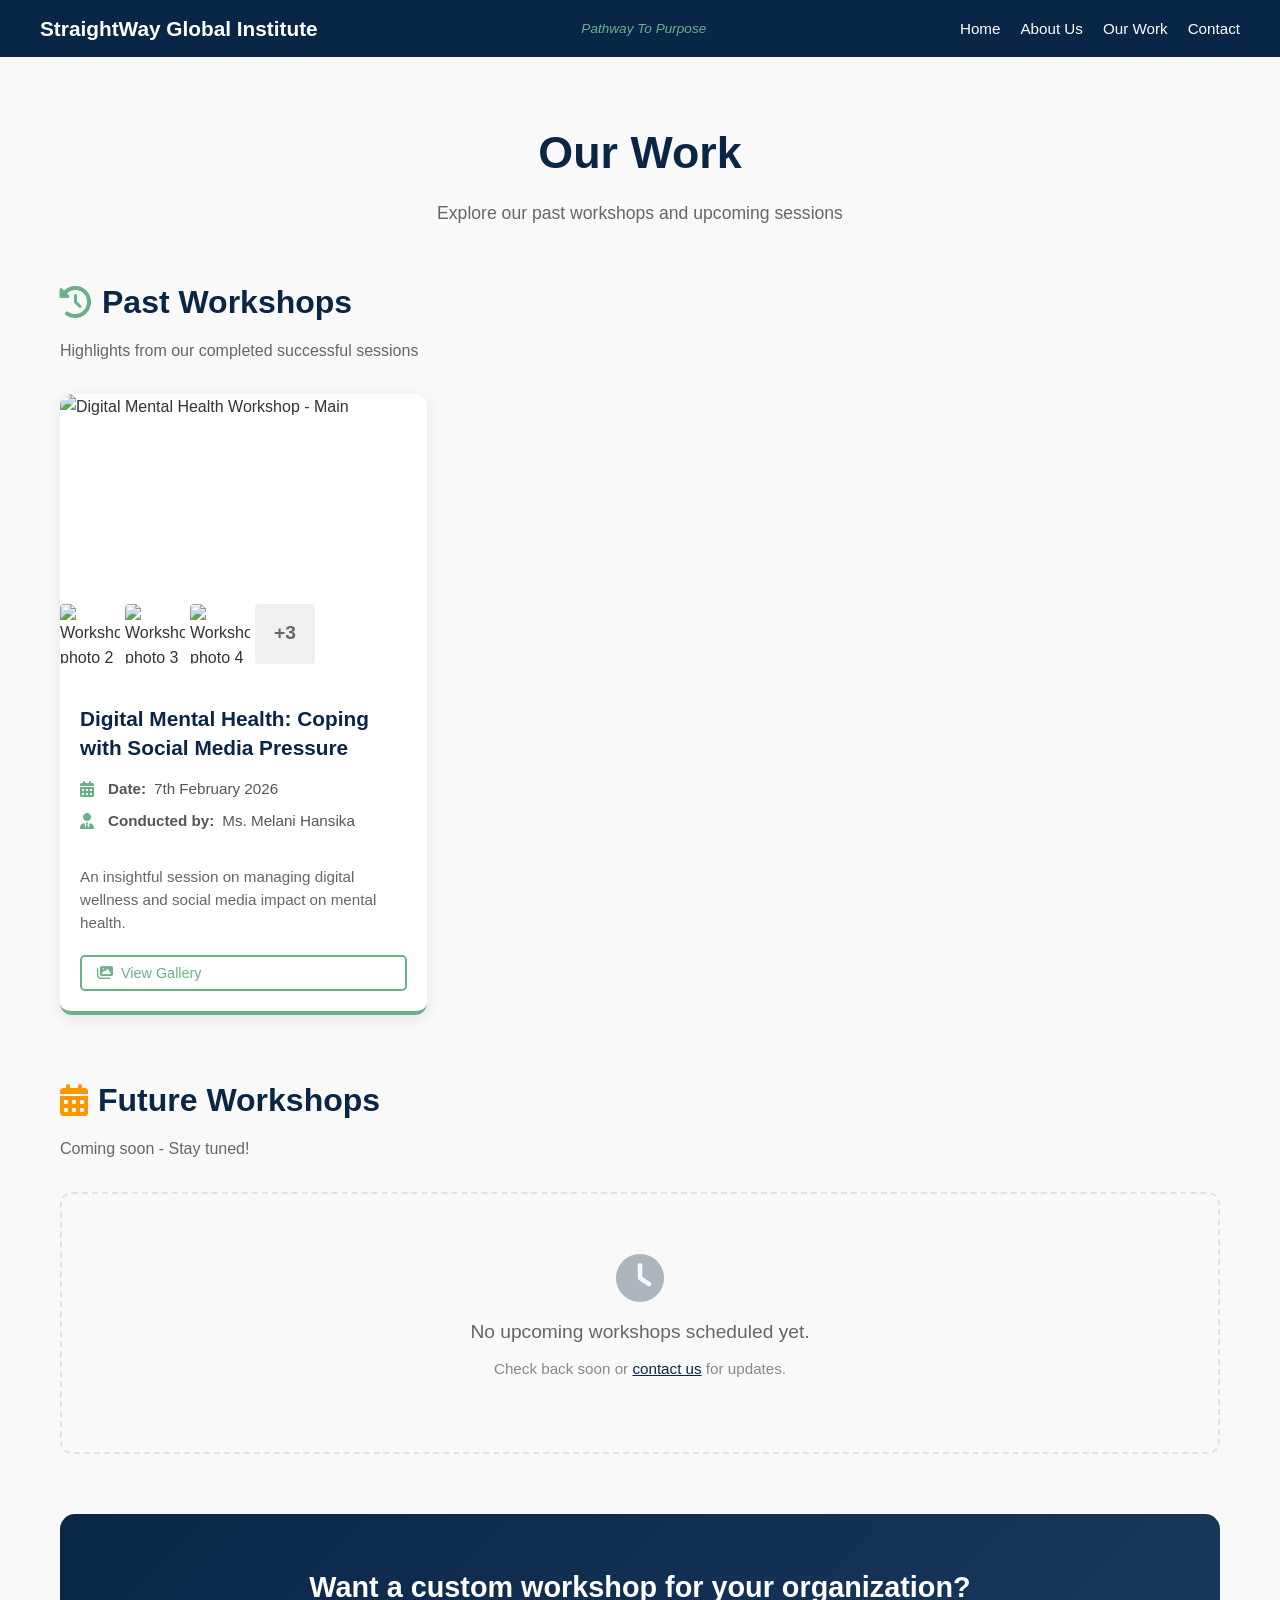
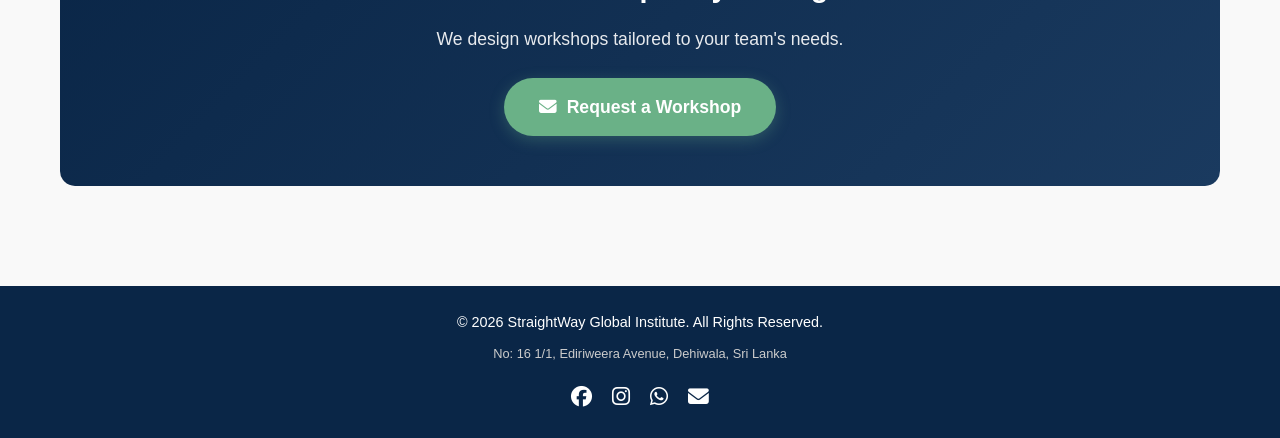
==== index.html @ dc47a270 "Add workshop gallery functionality and update contact page - Implemented a modal for displaying work" ====
<!DOCTYPE html>
<html lang="en">
<head>
    <meta charset="UTF-8">
    <meta name="viewport" content="width=device-width, initial-scale=1.0">
    <title>Our Work - StraightWay Global Institute</title>
    <link rel="stylesheet" href="assets/css/style.css">
    <link rel="stylesheet" href="https://cdnjs.cloudflare.com/ajax/libs/font-awesome/6.4.0/css/all.min.css">
</head>
<body>

<header>
    <nav>
        <div class="logo">StraightWay Global Institute</div>
        <div class="tagline">Pathway To Purpose</div>
        <ul>
            <li><a href="index.html">Home</a></li>
            <li><a href="about.html">About Us</a></li>
            <li><a href="work.html">Our Work</a></li>
            <li><a href="contact.html">Contact</a></li>
        </ul>
    </nav>
</header>

<main>
    <section class="work-page">
        <h1>Our Work</h1>
        <p class="page-subtitle">Explore our past workshops and upcoming sessions</p>

        <!-- ========== PAST WORKSHOPS SECTION ========== -->
        <section class="past-workshops">
            <h2><i class="fas fa-history"></i> Past Workshops</h2>
            <p class="section-desc">Highlights from our completed successful sessions</p>
            
            <div class="workshops-grid" id="past-workshops-container">
                <!-- Past Workshop 1 - Digital Mental Health -->
                <div class="workshop-card past" data-workshop="digital-mental-health">
                    <div class="workshop-gallery">
                        <!-- Main/Gallery images - up to 4 photos -->
                        <div class="gallery-main">
                            <img src="assets/images/digital-mental-health-1.jpg" 
                                 alt="Digital Mental Health Workshop - Main"
                                 class="gallery-trigger"
                                 data-workshop="digital-mental-health"
                                 data-image="1"
                                 onclick="openWorkshopModal('digital-mental-health', 1)">
                        </div>
                        
                        <!-- Thumbnail strip for additional photos -->
                        <div class="gallery-thumbnails">
                            <img src="assets/images/digital-mental-health-2.jpg" 
                                 alt="Workshop photo 2"
                                 class="thumbnail"
                                 onclick="openWorkshopModal('digital-mental-health', 2)">
                            
                            <img src="assets/images/digital-mental-health-3.jpg" 
                                 alt="Workshop photo 3"
                                 class="thumbnail"
                                 onclick="openWorkshopModal('digital-mental-health', 3)">
                            
                            <img src="assets/images/digital-mental-health-4.jpg" 
                                 alt="Workshop photo 4"
                                 class="thumbnail"
                                 onclick="openWorkshopModal('digital-mental-health', 4)">
                            
                            <!-- Show count if more than 4? Optional -->
                            <div class="more-photos" onclick="openWorkshopModal('digital-mental-health', 1)">
                                <span>+3</span>
                            </div>
                        </div>
                    </div>
                    
                    <div class="workshop-details">
                        <h3>Digital Mental Health: Coping with Social Media Pressure</h3>
                        <div class="workshop-meta">
                            <p><i class="fas fa-calendar-alt"></i> <strong>Date:</strong> 7th February 2026</p>
                            <p><i class="fas fa-user-tie"></i> <strong>Conducted by:</strong> Ms. Melani Hansika</p>
                        </div>
                        <p class="workshop-summary">
                            An insightful session on managing digital wellness and social media impact on mental health.
                        </p>
                        <button onclick="openWorkshopModal('digital-mental-health', 1)" class="btn-view-gallery">
                            <i class="fas fa-images"></i> View Gallery
                        </button>
                    </div>
                </div>

                <!-- You can add more past workshops here -->
            </div>
        </section>

        <!-- ========== FUTURE WORKSHOPS SECTION ========== -->
        <section class="future-workshops">
            <h2><i class="fas fa-calendar-alt"></i> Future Workshops</h2>
            <p class="section-desc">Coming soon - Stay tuned!</p>
            
            <div class="workshops-grid" id="future-workshops-container">
                <div class="no-workshops">
                    <i class="fas fa-clock"></i>
                    <p>No upcoming workshops scheduled yet.</p>
                    <p class="small">Check back soon or <a href="contact.html">contact us</a> for updates.</p>
                </div>
            </div>
        </section>

        <!-- ========== WORKSHOP REQUEST SECTION ========== -->
        <section class="workshop-request">
            <div class="request-box">
                <h3>Want a custom workshop for your organization?</h3>
                <p>We design workshops tailored to your team's needs.</p>
                <a href="contact.html" class="btn-request">
                    <i class="fas fa-envelope"></i> Request a Workshop
                </a>
            </div>
        </section>
    </section>
</main>

<!-- ========== MODAL FOR WORKSHOP GALLERY ========== -->
<div id="workshopModal" class="modal">
    <div class="modal-content">
        <span class="close-modal" onclick="closeModal()">&times;</span>
        
        <!-- Modal Header with Workshop Info -->
        <div class="modal-header">
            <h3 id="modalWorkshopTitle">Digital Mental Health Workshop</h3>
            <p id="modalWorkshopMeta">7th February 2026 | Ms. Melani Hansika</p>
        </div>
        
        <!-- Modal Gallery -->
        <div class="modal-gallery-container">
            <!-- Main Gallery Image -->
            <div class="modal-main-image">
                <img id="modalMainImage" src="" alt="Workshop Gallery Image">
                
                <!-- Navigation Arrows -->
                <button class="modal-arrow prev" onclick="changeImage(-1)">&#10094;</button>
                <button class="modal-arrow next" onclick="changeImage(1)">&#10095;</button>
            </div>
            
            <!-- Thumbnail Strip -->
            <div class="modal-thumbnails" id="modalThumbnails"></div>
        </div>
        
        <!-- Modal Description/Information -->
        <div class="modal-description">
            <h4><i class="fas fa-info-circle"></i> About This Workshop</h4>
            <p id="modalWorkshopDescription">
                A big thank you to Ms. Melani for delivering an eye-opening workshop on 
                “Digital Mental Health: Coping with Social Media Pressure”.<br><br>
                In a world where we're constantly connected, this session reminded us 
                how important it is to set healthy boundaries, be mindful of our digital 
                habits, and protect our mental well-being.<br><br>
                We truly appreciate Ms. Melani's engaging session and the valuable insights 
                shared with our participants.
            </p>
        </div>
    </div>
</div>

<footer>
    <p>&copy; 2026 StraightWay Global Institute. All Rights Reserved.</p>
    <p class="address">No: 16 1/1, Ediriweera Avenue, Dehiwala, Sri Lanka</p>
    <div class="footer-social">
        <a href="https://www.facebook.com/profile.php?id=61583594583858" target="_blank"><i class="fab fa-facebook"></i></a>
        <a href="https://www.instagram.com/straightwayglobal?igsh=MXJzYmV2aGw2dGxjbA%3D%3D" target="_blank"><i class="fab fa-instagram"></i></a>
        <a href="https://wa.me/94757089236?text=Hello%20StraightWay%20Global%20Institute!" target="_blank"><i class="fab fa-whatsapp"></i></a>
        <a href="mailto:straightway.globalinstitute@gmail.com"><i class="fas fa-envelope"></i></a>
    </div>
</footer>

<script src="assets/js/script.js"></script>
<script>
    // Workshop data - In a real app, this would come from a database
    const workshopData = {
        'digital-mental-health': {
            title: 'Digital Mental Health: Coping with Social Media Pressure',
            date: '7th February 2026',
            conductedBy: 'Ms. Melani Hansika',
            description: `A big thank you to Ms. Melani for delivering an eye-opening workshop on “Digital Mental Health: Coping with Social Media Pressure”.<br><br>
                         In a world where we're constantly connected, this session reminded us how important it is to set healthy boundaries, be mindful of our digital habits, and protect our mental well-being.<br><br>
                         We truly appreciate Ms. Melani's engaging session and the valuable insights shared with our participants.`,
            images: [
                'assets/images/digital-mental-health-1.jpg',
                'assets/images/digital-mental-health-2.jpg',
                'assets/images/digital-mental-health-3.jpg',
                'assets/images/digital-mental-health-4.jpg'
            ]
        }
        // Add more workshops here
    };

    let currentWorkshop = null;
    let currentImageIndex = 0;

    function openWorkshopModal(workshopId, imageIndex = 1) {
        const workshop = workshopData[workshopId];
        if (!workshop) return;
        
        currentWorkshop = workshopId;
        currentImageIndex = imageIndex - 1; // Convert to 0-based index
        
        // Update modal content
        document.getElementById('modalWorkshopTitle').textContent = workshop.title;
        document.getElementById('modalWorkshopMeta').textContent = 
            `${workshop.date} | ${workshop.conductedBy}`;
        document.getElementById('modalWorkshopDescription').innerHTML = workshop.description;
        
        // Update main image
        document.getElementById('modalMainImage').src = workshop.images[currentImageIndex];
        
        // Generate thumbnails
        const thumbnailsContainer = document.getElementById('modalThumbnails');
        thumbnailsContainer.innerHTML = '';
        
        workshop.images.forEach((imgSrc, index) => {
            const thumb = document.createElement('img');
            thumb.src = imgSrc;
            thumb.classList.add('modal-thumb');
            if (index === currentImageIndex) {
                thumb.classList.add('active');
            }
            thumb.onclick = () => changeImageTo(index);
            thumbnailsContainer.appendChild(thumb);
        });
        
        // Show modal
        document.getElementById('workshopModal').style.display = 'block';
        document.body.style.overflow = 'hidden'; // Prevent background scrolling
    }

    function changeImage(direction) {
        const workshop = workshopData[currentWorkshop];
        if (!workshop) return;
        
        currentImageIndex = (currentImageIndex + direction + workshop.images.length) % workshop.images.length;
        
        // Update main image
        document.getElementById('modalMainImage').src = workshop.images[currentImageIndex];
        
        // Update active thumbnail
        const thumbnails = document.querySelectorAll('.modal-thumb');
        thumbnails.forEach((thumb, index) => {
            if (index === currentImageIndex) {
                thumb.classList.add('active');
            } else {
                thumb.classList.remove('active');
            }
        });
    }

    function changeImageTo(index) {
        const workshop = workshopData[currentWorkshop];
        if (!workshop) return;
        
        currentImageIndex = index;
        document.getElementById('modalMainImage').src = workshop.images[currentImageIndex];
        
        const thumbnails = document.querySelectorAll('.modal-thumb');
        thumbnails.forEach((thumb, i) => {
            if (i === index) {
                thumb.classList.add('active');
            } else {
                thumb.classList.remove('active');
            }
        });
    }

    function closeModal() {
        document.getElementById('workshopModal').style.display = 'none';
        document.body.style.overflow = 'auto'; // Restore scrolling
    }

    // Close modal if clicked outside
    window.onclick = function(event) {
        const modal = document.getElementById('workshopModal');
        if (event.target === modal) {
            closeModal();
        }
    }

    // Keyboard navigation
    document.addEventListener('keydown', function(event) {
        if (document.getElementById('workshopModal').style.display === 'block') {
            if (event.key === 'ArrowLeft') {
                changeImage(-1);
            } else if (event.key === 'ArrowRight') {
                changeImage(1);
            } else if (event.key === 'Escape') {
                closeModal();
            }
        }
    });
</script>
</body>
</html>
---- assets/css/style.css ----
/* -----------------------------
   RESET & BASE
----------------------------- */
* {
    margin: 0;
    padding: 0;
    box-sizing: border-box;
}

body {
    font-family: 'Roboto', sans-serif;
    line-height: 1.6;
    color: #333;
    background-color: #f9f9f9;
    overflow-x: hidden;
}

a {
    text-decoration: none;
    color: inherit;
}

img {
    max-width: 100%;
    display: block;
    height: auto;
}

/* -----------------------------
   HEADER / NAVIGATION
----------------------------- */
header {
    background-color: #0a2647;
    color: #fff;
    padding: 15px 20px;
    position: sticky;
    top: 0;
    z-index: 1000;
}

nav {
    display: flex;
    justify-content: space-between;
    align-items: center;
    max-width: 1200px;
    margin: auto;
    flex-wrap: wrap;
}

nav .logo {
    font-weight: bold;
    font-size: 1.3rem;
    line-height: 1.3;
}

nav ul {
    display: flex;
    gap: 20px;
    list-style: none;
    flex-wrap: wrap;
}

nav ul li a {
    color: #fff;
    font-weight: 500;
    transition: 0.3s;
    font-size: 0.95rem;
}

nav ul li a:hover {
    color: #6ab187;
}

.tagline {
    font-size: 0.85rem;
    font-style: italic;
    color: #6ab187;
    margin-left: 10px;
}

/* Mobile Navigation */
@media (max-width: 767px) {
    nav {
        flex-direction: column;
        gap: 12px;
        text-align: center;
    }
    
    nav .logo {
        font-size: 1.2rem;
    }
    
    .tagline {
        margin-left: 0;
        margin-top: 2px;
        font-size: 0.8rem;
    }
    
    nav ul {
        gap: 15px;
        justify-content: center;
        width: 100%;
    }
    
    nav ul li a {
        font-size: 0.9rem;
        padding: 5px 0;
    }
}

/* -----------------------------
   HERO SECTION
----------------------------- */
.hero {
    min-height: 60vh;
    background: linear-gradient(135deg, #111, #333);
    color: #fff;
    display: flex;
    align-items: center;
    justify-content: center;
    padding: 40px 20px;
}

.hero-content {
    display: flex;
    align-items: center;
    justify-content: space-between;
    max-width: 1200px;
    width: 100%;
    gap: 40px;
}

.hero-text {
    flex: 1;
    text-align: left;
}

.hero-text h1 {
    font-size: clamp(2rem, 5vw, 3rem);
    margin-bottom: 20px;
    line-height: 1.2;
}

.hero-text p {
    font-size: clamp(1rem, 2vw, 1.2rem);
    margin-bottom: 30px;
    opacity: 0.9;
}

.hero-text .btn {
    background-color: #6ab187;
    color: #0a2647;
    padding: 12px 30px;
    border-radius: 5px;
    font-weight: bold;
    display: inline-block;
    transition: 0.3s;
}

.hero-text .btn:hover {
    background-color: #5a9e76;
    transform: translateY(-2px);
}

.hero-logo-container {
    flex: 1;
    display: flex;
    align-items: center;
    justify-content: flex-end;
    max-width: 400px;
}

.hero-logo {
    width: 100%;
    height: auto;
    object-fit: contain;
    animation: floatLogo 6s ease-in-out infinite;
    opacity: 0;
    animation: fadeIn 1.5s ease forwards, floatLogo 6s ease-in-out infinite;
}

@keyframes fadeIn {
    to { opacity: 1; }
}

@keyframes floatLogo {
    0% { transform: translateY(0) scale(1); }
    50% { transform: translateY(-10px) scale(1.05); }
    100% { transform: translateY(0) scale(1); }
}

/* Hero Mobile */
@media (max-width: 768px) {
    .hero {
        min-height: auto;
        padding: 60px 20px;
    }
    
    .hero-content {
        flex-direction: column;
        text-align: center;
        gap: 30px;
    }
    
    .hero-text {
        text-align: center;
    }
    
    .hero-text h1 {
        font-size: 1.8rem;
    }
    
    .hero-text p {
        font-size: 1rem;
    }
    
    .hero-logo-container {
        justify-content: center;
        max-width: 250px;
        margin: 0 auto;
    }
}

/* -----------------------------
   FEATURES SECTION
----------------------------- */
.features {
    display: flex;
    flex-direction: column;
    gap: 30px;
    padding: 60px 20px;
    max-width: 1200px;
    margin: auto;
    text-align: center;
}

.feature {
    background-color: #fff;
    padding: 30px 20px;
    border-radius: 10px;
    box-shadow: 0 6px 15px rgba(0,0,0,0.1);
    transition: transform 0.3s, box-shadow 0.3s;
}

.feature:hover {
    transform: translateY(-5px);
    box-shadow: 0 10px 20px rgba(10, 38, 71, 0.15);
}

.feature h2 {
    font-size: 1.8rem;
    margin-bottom: 10px;
    color: #0a2647;
}

.feature p {
    font-size: 1rem;
    color: #555;
}

/* Features Desktop */
@media(min-width: 768px){
    .features {
        flex-direction: row;
        justify-content: center;
        gap: 30px;
    }
    
    .feature {
        flex: 1;
        max-width: 350px;
        padding: 40px 25px;
    }
}

/* -----------------------------
   SLIDESHOW SECTION
----------------------------- */
.slideshow-section {
    padding: 60px 15px;
    background-color: #f8f9fa;
}

.section-title {
    text-align: center;
    font-size: clamp(2rem, 5vw, 2.5rem);
    color: #0a2647;
    margin-bottom: 10px;
    padding: 0 10px;
}

.section-subtitle {
    text-align: center;
    color: #666;
    margin-bottom: 40px;
    font-size: clamp(0.9rem, 2vw, 1.1rem);
    padding: 0 15px;
}

.slideshow-container {
    max-width: 1000px;
    margin: 0 auto;
    position: relative;
    overflow: hidden;
    border-radius: 15px;
    box-shadow: 0 10px 30px rgba(0,0,0,0.15);
}

.slide {
    display: none;
    position: relative;
    animation: fadeIn 1s ease;
}

.slide.active {
    display: block;
}

.slide img {
    width: 100%;
    height: auto;
    aspect-ratio: 16/9;
    object-fit: cover;
}

.slide-caption {
    position: absolute;
    bottom: 0;
    left: 0;
    right: 0;
    background: linear-gradient(transparent, rgba(0,0,0,0.8));
    color: white;
    padding: 30px 20px 20px;
}

.slide-caption h3 {
    font-size: clamp(1.2rem, 3vw, 1.5rem);
    margin-bottom: 5px;
}

.slide-caption p {
    font-size: clamp(0.9rem, 2vw, 1rem);
    opacity: 0.9;
}

.slide-arrow {
    position: absolute;
    top: 50%;
    transform: translateY(-50%);
    background-color: rgba(106, 177, 135, 0.7);
    color: white;
    border: none;
    padding: 10px;
    cursor: pointer;
    font-size: 1.2rem;
    transition: background-color 0.3s;
    border-radius: 50%;
    width: 40px;
    height: 40px;
    display: flex;
    align-items: center;
    justify-content: center;
}

.slide-arrow:hover {
    background-color: rgba(90, 158, 118, 0.9);
}

.prev-arrow { left: 10px; }
.next-arrow { right: 10px; }

.dots-container {
    position: absolute;
    bottom: 15px;
    left: 50%;
    transform: translateX(-50%);
    display: flex;
    gap: 8px;
    flex-wrap: wrap;
    justify-content: center;
}

.dot {
    width: 10px;
    height: 10px;
    background-color: rgba(255,255,255,0.5);
    border-radius: 50%;
    cursor: pointer;
    transition: background-color 0.3s;
}

.dot.active, .dot:hover {
    background-color: white;
}

/* Slideshow Mobile */
@media (max-width: 767px) {
    .slideshow-section {
        padding: 40px 10px;
    }
    
    .slide-caption {
        padding: 20px 15px 15px;
    }
    
    .slide-caption h3 {
        font-size: 1.1rem;
    }
    
    .slide-caption p {
        font-size: 0.85rem;
    }
    
    .slide-arrow {
        width: 35px;
        height: 35px;
        font-size: 1rem;
    }
    
    .dots-container {
        bottom: 10px;
        gap: 6px;
    }
    
    .dot {
        width: 8px;
        height: 8px;
    }
}

@keyframes fadeIn {
    from { opacity: 0.7; }
    to { opacity: 1; }
}

/* -----------------------------
   TESTIMONIALS SECTION
----------------------------- */
.testimonials-section {
    padding: 60px 15px;
    background-color: white;
}

.testimonials-container {
    max-width: 1200px;
    margin: 0 auto 40px;
    display: flex;
    overflow-x: auto;
    gap: 20px;
    scroll-behavior: smooth;
    padding: 20px 5px;
    scrollbar-width: none;
    -ms-overflow-style: none;
}

.testimonials-container::-webkit-scrollbar {
    display: none;
}

.testimonial-card {
    flex: 0 0 100%;
    min-width: 280px;
    background-color: #fff;
    border-radius: 10px;
    box-shadow: 0 5px 20px rgba(0,0,0,0.1);
    padding: 25px 20px;
    transition: transform 0.3s;
    scroll-snap-align: start;
}

.testimonial-card:hover {
    transform: translateY(-5px);
}

.testimonial-content {
    position: relative;
    margin-bottom: 25px;
}

.quote-icon {
    color: #6ab187;
    font-size: 1.3rem;
    opacity: 0.5;
}

.quote-icon:first-child {
    position: absolute;
    top: -10px;
    left: -5px;
}

.quote-icon:last-child {
    position: absolute;
    bottom: -20px;
    right: -5px;
}

.testimonial-text {
    font-size: 1rem;
    line-height: 1.6;
    color: #555;
    font-style: italic;
    padding: 0 15px;
}

.testimonial-author {
    display: flex;
    align-items: center;
    gap: 15px;
    flex-wrap: wrap;
}

.author-image {
    width: 50px;
    height: 50px;
    border-radius: 50%;
    overflow: hidden;
    border: 3px solid #6ab187;
}

.author-image img {
    width: 100%;
    height: 100%;
    object-fit: cover;
}

.author-info h4 {
    color: #333;
    margin-bottom: 3px;
    font-size: 1.1rem;
}

.author-role {
    color: #666;
    font-size: 0.85rem;
    margin-bottom: 3px;
}

.rating {
    color: #ffd700;
    font-size: 0.9rem;
}

.testimonial-nav {
    display: flex;
    justify-content: center;
    align-items: center;
    gap: 20px;
    margin-top: 30px;
    flex-wrap: wrap;
}

.testimonial-nav-btn {
    background-color: #0a2647;
    color: white;
    border: none;
    width: 40px;
    height: 40px;
    border-radius: 50%;
    cursor: pointer;
    display: flex;
    align-items: center;
    justify-content: center;
    transition: background-color 0.3s;
}

.testimonial-nav-btn:hover {
    background-color: #08213a;
}

.testimonial-dots {
    display: flex;
    gap: 8px;
    flex-wrap: wrap;
    justify-content: center;
}

.testimonial-dot {
    width: 10px;
    height: 10px;
    background-color: #ddd;
    border-radius: 50%;
    cursor: pointer;
    transition: background-color 0.3s;
}

.testimonial-dot.active, .testimonial-dot:hover {
    background-color: #6ab187;
}

/* Testimonials Responsive */
@media (min-width: 768px) and (max-width: 1023px) {
    .testimonial-card {
        flex: 0 0 calc(50% - 10px);
    }
}

@media (min-width: 1024px) {
    .testimonial-card {
        flex: 0 0 calc(25% - 15px);
    }
}

@media (max-width: 767px) {
    .testimonials-section {
        padding: 40px 10px;
    }
    
    .testimonial-card {
        padding: 20px 15px;
    }
    
    .testimonial-text {
        font-size: 0.95rem;
        padding: 0 10px;
    }
    
    .testimonial-nav {
        gap: 15px;
    }
    
    .testimonial-nav-btn {
        width: 35px;
        height: 35px;
    }
}

/* -----------------------------
   ABOUT PAGE
----------------------------- */
.about {
    padding: 60px 20px;
    max-width: 1000px;
    margin: auto;
}

.about h1 {
    font-size: clamp(2rem, 5vw, 2.5rem);
    margin-bottom: 25px;
    color: #0a2647;
    text-align: center;
}

.about h2 {
    font-size: clamp(1.5rem, 4vw, 1.8rem);
    margin-top: 25px;
    margin-bottom: 15px;
    color: #2d5016;
}

.about p {
    font-size: 1rem;
    margin-bottom: 15px;
    color: #555;
}

.mission-list {
    list-style-type: none;
    margin: 15px 0 25px 0;
    padding-left: 20px;
    text-align: left;
}

.mission-list li {
    margin-bottom: 8px;
    padding-left: 25px;
    position: relative;
    word-break: break-word;
}

.mission-list li:before {
    content: "✓";
    position: absolute;
    left: 0;
    color: #6ab187;
    font-weight: bold;
}

/* Team Members */
.team-member {
    display: flex;
    align-items: center;
    gap: 30px;
    margin-bottom: 40px;
    padding: 25px;
    background: #f9f9f9;
    border-radius: 12px;
    box-shadow: 0 4px 12px rgba(0,0,0,0.06);
    border-left: 4px solid #6ab187;
}

.team-photo {
    width: 200px;
    height: 240px;
    object-fit: cover;
    object-position: center top;
    border-radius: 12px;
    box-shadow: 0 4px 10px rgba(0,0,0,0.1);
}

.team-info {
    flex: 1;
}

.team-info h3 {
    color: #0a2647;
    margin-bottom: 8px;
    font-size: 1.3rem;
}

.team-info .name {
    font-weight: bold;
    margin-bottom: 8px;
    font-size: 1.1rem;
    color: #333;
}

.team-info p {
    margin-bottom: 5px;
    color: #555;
    line-height: 1.5;
}

/* Team Mobile */
@media (max-width: 768px) {
    .team-member {
        flex-direction: column;
        text-align: center;
        padding: 20px 15px;
        gap: 20px;
    }
    
    .team-photo {
        width: 180px;
        height: 220px;
    }
    
    .team-info {
        text-align: center;
    }
    
    .team-info h3 {
        font-size: 1.2rem;
    }
}

/* -----------------------------
   CPD SECTION
----------------------------- */
.cpd-approved {
    display: flex;
    align-items: center;
    justify-content: space-between;
    gap: 30px;
    margin: 30px 0;
    padding: 25px;
    background-color: #eef5ff;
    border-left: 5px solid #003366;
    border-radius: 10px;
    box-shadow: 0 4px 12px rgba(0,0,0,0.06);
}

.cpd-text {
    flex: 1;
    font-size: 16px;
}

.cpd-text p {
    margin: 0;
}

.cpd-logo img {
    max-width: 200px;
    height: auto;
}

/* CPD Mobile */
@media (max-width: 768px) {
    .cpd-approved {
        flex-direction: column;
        text-align: center;
        padding: 20px 15px;
        gap: 20px;
    }
    
    .cpd-logo img {
        max-width: 150px;
        margin: 0 auto;
    }
}

/* -----------------------------
   CONTACT PAGE
----------------------------- */
.contact {
    padding: 60px 20px;
    max-width: 1200px;
    margin: auto;
}

.contact h1 {
    text-align: center;
    margin-bottom: 40px;
    color: #0a2647;
    font-size: clamp(2rem, 6vw, 2.8rem);
}

.contact-grid {
    display: grid;
    grid-template-columns: 1fr;
    gap: 40px;
    margin-bottom: 60px;
}

@media (min-width: 992px) {
    .contact-grid {
        grid-template-columns: 1fr 1fr;
        gap: 50px;
    }
}

.contact-form-section h2,
.contact-info-section h2 {
    font-size: clamp(1.5rem, 4vw, 2rem);
    color: #333;
    margin-bottom: 25px;
    padding-bottom: 10px;
    border-bottom: 3px solid #6ab187;
    display: inline-block;
}

/* Form */
.form-group {
    margin-bottom: 20px;
}

.form-group label {
    display: block;
    margin-bottom: 5px;
    font-weight: 500;
    color: #555;
    font-size: 0.95rem;
}

.form-group input,
.form-group select,
.form-group textarea {
    width: 100%;
    padding: 12px;
    border: 2px solid #e0e0e0;
    border-radius: 8px;
    font-size: 1rem;
    transition: border-color 0.3s;
    font-family: 'Roboto', sans-serif;
}

.form-group input:focus,
.form-group select:focus,
.form-group textarea:focus {
    outline: none;
    border-color: #6ab187;
}

.btn-submit {
    background: linear-gradient(135deg, #6ab187, #5a9e76);
    color: white;
    border: none;
    padding: 14px 25px;
    border-radius: 8px;
    font-size: 1rem;
    font-weight: 600;
    cursor: pointer;
    transition: all 0.3s;
    display: flex;
    align-items: center;
    justify-content: center;
    gap: 8px;
    width: 100%;
}

.btn-submit:hover {
    background: linear-gradient(135deg, #5a9e76, #4a8e66);
    transform: translateY(-2px);
    box-shadow: 0 5px 15px rgba(106, 177, 135, 0.3);
}

/* Contact Info Box */
.contact-info-box {
    background: #f8f9fa;
    padding: 25px 20px;
    border-radius: 12px;
    margin-bottom: 30px;
    box-shadow: 0 5px 15px rgba(0,0,0,0.05);
}

.contact-item {
    display: flex;
    gap: 15px;
    margin-bottom: 25px;
    padding-bottom: 20px;
    border-bottom: 1px solid #e0e0e0;
    flex-wrap: wrap;
}

.contact-item:last-child {
    margin-bottom: 0;
    padding-bottom: 0;
    border-bottom: none;
}

.contact-icon {
    width: 45px;
    height: 45px;
    background: #0a2647;
    color: white;
    border-radius: 50%;
    display: flex;
    align-items: center;
    justify-content: center;
    font-size: 1.1rem;
    flex-shrink: 0;
}

.contact-details {
    flex: 1;
    min-width: 200px;
}

.contact-details h3 {
    font-size: 1.2rem;
    color: #333;
    margin-bottom: 5px;
}

.contact-link {
    color: #0a2647;
    font-size: 1rem;
    font-weight: 500;
    text-decoration: none;
    display: inline-block;
    margin-bottom: 3px;
    transition: color 0.3s;
    word-break: break-all;
}

.contact-link:hover {
    color: #08213a;
    text-decoration: underline;
}

/* Social Media */
.social-media-section {
    background: #f8f9fa;
    padding: 25px 20px;
    border-radius: 12px;
    margin-bottom: 30px;
    box-shadow: 0 5px 15px rgba(0,0,0,0.05);
}

.social-media-section h3 {
    font-size: 1.4rem;
    color: #333;
    margin-bottom: 10px;
}

.social-links {
    display: grid;
    grid-template-columns: repeat(2, 1fr);
    gap: 12px;
    margin-top: 20px;
}

.social-link {
    display: flex;
    align-items: center;
    gap: 8px;
    padding: 12px 10px;
    border-radius: 8px;
    text-decoration: none;
    color: white;
    font-weight: 500;
    font-size: 0.9rem;
    transition: all 0.3s;
}

.social-link i {
    font-size: 1.1rem;
    width: 20px;
    text-align: center;
}

.social-link span {
    flex: 1;
    white-space: nowrap;
    overflow: hidden;
    text-overflow: ellipsis;
}

.social-link:hover {
    transform: translateY(-3px);
    box-shadow: 0 5px 15px rgba(0,0,0,0.2);
}

/* Social Media Colors */
.social-link.facebook { background: #1877f2; }
.social-link.instagram { background: linear-gradient(45deg, #405de6, #5851db, #833ab4, #c13584, #e1306c, #fd1d1d); }
.social-link.whatsapp { background: #25d366; }
.social-link.email { background: #ea4335; }
.social-link.linkedin { background: #0077B5; }

/* WhatsApp Button */
.whatsapp-float {
    margin: 25px 0;
}

.whatsapp-btn {
    display: flex;
    align-items: center;
    justify-content: center;
    gap: 10px;
    background: #25d366;
    color: white;
    padding: 15px 20px;
    border-radius: 50px;
    text-decoration: none;
    font-weight: 600;
    font-size: 1rem;
    transition: all 0.3s;
    box-shadow: 0 4px 15px rgba(37, 211, 102, 0.3);
}

.whatsapp-btn:hover {
    background: #1da851;
    transform: translateY(-3px);
    box-shadow: 0 6px 20px rgba(37, 211, 102, 0.4);
}

.whatsapp-btn i {
    font-size: 1.3rem;
}

/* Quick Links */
.quick-links {
    background: #f8f9fa;
    padding: 25px 20px;
    border-radius: 12px;
    box-shadow: 0 5px 15px rgba(0,0,0,0.05);
}

.quick-links h3 {
    font-size: 1.4rem;
    color: #333;
    margin-bottom: 15px;
}

.quick-links ul {
    list-style: none;
}

.quick-links li {
    margin-bottom: 12px;
    display: flex;
    align-items: flex-start;
    gap: 10px;
    color: #555;
    font-size: 0.95rem;
}

.quick-links i {
    color: #6ab187;
    margin-top: 3px;
    flex-shrink: 0;
}

/* Direct Contact Note */
.direct-contact-note {
    background: #e8f5e9;
    padding: 20px;
    border-radius: 8px;
    margin: 30px 0;
    text-align: center;
}

.direct-contact-note p {
    margin: 8px 0;
    font-size: 1rem;
    word-break: break-word;
}

.direct-contact-note a {
    color: #0a2647;
    font-weight: bold;
    text-decoration: underline;
}

/* Contact Mobile */
@media (max-width: 767px) {
    .contact {
        padding: 40px 15px;
    }
    
    .contact h1 {
        font-size: 2rem;
        margin-bottom: 30px;
    }
    
    .contact-info-box,
    .social-media-section,
    .quick-links {
        padding: 20px 15px;
    }
    
    .contact-item {
        flex-direction: column;
        align-items: center;
        text-align: center;
        gap: 10px;
    }
    
    .contact-details {
        text-align: center;
    }
    
    .contact-icon {
        margin: 0 auto;
    }
    
    .social-links {
        grid-template-columns: 1fr;
        gap: 10px;
    }
    
    .social-link {
        padding: 12px;
        justify-content: center;
    }
    
    .social-link span {
        white-space: normal;
    }
    
    .whatsapp-btn {
        padding: 12px 15px;
    }
    
    .whatsapp-btn span {
        font-size: 0.95rem;
    }
    
    .direct-contact-note {
        padding: 15px;
    }
    
    .direct-contact-note p {
        font-size: 0.95rem;
    }
}

/* Small Phones */
@media (max-width: 380px) {
    .hero-text h1 {
        font-size: 1.5rem;
    }
    
    .feature h2 {
        font-size: 1.5rem;
    }
    
    .section-title {
        font-size: 1.8rem;
    }
    
    .team-photo {
        width: 150px;
        height: 180px;
    }
    
    .social-link {
        font-size: 0.85rem;
        padding: 10px;
    }
}

/* -----------------------------
   FOOTER
----------------------------- */
footer {
    background-color: #0a2647;
    color: #fff;
    text-align: center;
    padding: 25px 15px;
    margin-top: 40px;
    font-size: 0.9rem;
}

footer p {
    margin-bottom: 10px;
    word-break: break-word;
}

footer .address {
    font-size: 0.8rem;
    color: #ccc;
    margin-top: 10px;
}

.footer-social {
    margin-top: 15px;
    display: flex;
    justify-content: center;
    gap: 20px;
    flex-wrap: wrap;
}

.footer-social a {
    color: white;
    font-size: 1.3rem;
    transition: transform 0.3s, color 0.3s;
}

.footer-social a:hover {
    transform: translateY(-3px);
    color: #6ab187;
}

/* Footer Mobile */
@media (max-width: 767px) {
    footer {
        padding: 20px 10px;
        font-size: 0.85rem;
    }
    
    .footer-social {
        gap: 15px;
    }
    
    .footer-social a {
        font-size: 1.2rem;
    }
}

/* -----------------------------
   UTILITY CLASSES
----------------------------- */
.container {
    width: 100%;
    max-width: 1200px;
    margin: 0 auto;
    padding: 0 15px;
}

.highlight {
    color: #6ab187;
    font-weight: bold;
}

.btn-outline {
    border: 2px solid #0a2647;
    color: #0a2647;
    background: transparent;
    padding: 10px 25px;
    border-radius: 5px;
    display: inline-block;
    transition: 0.3s;
}

.btn-outline:hover {
    background: #0a2647;
    color: white;
}

/* Fix for very small devices */
@media (max-width: 320px) {
    nav ul {
        gap: 8px;
    }
    
    nav ul li a {
        font-size: 0.8rem;
    }
    
    .hero-text h1 {
        font-size: 1.3rem;
    }
    
    .feature {
        padding: 20px 15px;
    }
    
    .testimonial-card {
        min-width: 240px;
        padding: 15px;
    }
}

/* -----------------------------
   OUR WORK PAGE
----------------------------- */
.work-page {
    padding: 60px 20px;
    max-width: 1200px;
    margin: 0 auto;
}

.work-page h1 {
    text-align: center;
    color: #0a2647;
    font-size: clamp(2rem, 5vw, 2.8rem);
    margin-bottom: 10px;
}

.page-subtitle {
    text-align: center;
    color: #666;
    font-size: 1.1rem;
    margin-bottom: 50px;
}

/* Section Headers */
.past-workshops,
.future-workshops {
    margin-bottom: 60px;
}

.past-workshops h2,
.future-workshops h2 {
    color: #0a2647;
    font-size: clamp(1.5rem, 4vw, 2rem);
    margin-bottom: 10px;
    display: flex;
    align-items: center;
    gap: 10px;
}

.past-workshops h2 i {
    color: #6ab187;
}

.future-workshops h2 i {
    color: #ff9800;
}

.section-desc {
    color: #666;
    margin-bottom: 30px;
    font-size: 1rem;
}

/* Workshops Grid */
.workshops-grid {
    display: grid;
    grid-template-columns: 1fr;
    gap: 30px;
}

@media (min-width: 768px) {
    .workshops-grid {
        grid-template-columns: repeat(2, 1fr);
    }
}

@media (min-width: 1024px) {
    .workshops-grid {
        grid-template-columns: repeat(3, 1fr);
    }
}

/* Workshop Card */
.workshop-card {
    background: white;
    border-radius: 12px;
    overflow: hidden;
    box-shadow: 0 4px 15px rgba(0,0,0,0.08);
    transition: transform 0.3s, box-shadow 0.3s;
    display: flex;
    flex-direction: column;
}

.workshop-card:hover {
    transform: translateY(-5px);
    box-shadow: 0 8px 25px rgba(0,0,0,0.15);
}

.workshop-card.past {
    border-bottom: 4px solid #6ab187;
}

.workshop-card.future {
    border-bottom: 4px solid #ff9800;
}

.workshop-image {
    width: 100%;
    height: 200px;
    overflow: hidden;
    background: #f5f5f5;
}

.workshop-image img {
    width: 100%;
    height: 100%;
    object-fit: cover;
    transition: transform 0.5s;
}

.workshop-card:hover .workshop-image img {
    transform: scale(1.05);
}

.workshop-details {
    padding: 20px;
    flex: 1;
    display: flex;
    flex-direction: column;
}

.workshop-details h3 {
    color: #0a2647;
    font-size: 1.3rem;
    margin-bottom: 15px;
    line-height: 1.4;
}

.workshop-meta {
    margin-bottom: 15px;
}

.workshop-meta p {
    margin-bottom: 8px;
    color: #555;
    font-size: 0.95rem;
    display: flex;
    align-items: center;
    gap: 8px;
}

.workshop-meta i {
    color: #6ab187;
    width: 20px;
    font-size: 1rem;
}

.workshop-tags {
    display: flex;
    gap: 10px;
    flex-wrap: wrap;
    margin-top: auto;
}

.tag {
    padding: 5px 12px;
    border-radius: 20px;
    font-size: 0.8rem;
    font-weight: 500;
}

.tag:first-child {
    background: #6ab187;
    color: white;
}

.tag.topic {
    background: #e9ecef;
    color: #495057;
}

/* Future Workshop Specific */
.flyer-placeholder {
    background: linear-gradient(135deg, #667eea, #764ba2);
    color: white;
    padding: 30px 20px;
    text-align: center;
    border-radius: 8px;
    margin-bottom: 15px;
}

.flyer-placeholder i {
    font-size: 3rem;
    margin-bottom: 10px;
}

.register-btn {
    display: inline-block;
    background: #25d366;
    color: white;
    padding: 10px 20px;
    border-radius: 5px;
    text-decoration: none;
    font-weight: 500;
    transition: background 0.3s;
    margin-top: 15px;
}

.register-btn:hover {
    background: #1da851;
}

/* No Workshops Message */
.no-workshops {
    grid-column: 1 / -1;
    text-align: center;
    padding: 60px 20px;
    background: #f8f9fa;
    border-radius: 12px;
    border: 2px dashed #dee2e6;
}

.no-workshops i {
    font-size: 3rem;
    color: #adb5bd;
    margin-bottom: 15px;
}

.no-workshops p {
    color: #666;
    font-size: 1.2rem;
    margin-bottom: 10px;
}

.no-workshops .small {
    font-size: 0.95rem;
    color: #888;
}

.no-workshops a {
    color: #0a2647;
    font-weight: 500;
    text-decoration: underline;
}

/* Workshop Request Section */
.workshop-request {
    margin-top: 60px;
}

.request-box {
    background: linear-gradient(135deg, #0a2647, #1a3a5f);
    color: white;
    padding: 50px 30px;
    border-radius: 15px;
    text-align: center;
}

.request-box h3 {
    font-size: 1.8rem;
    margin-bottom: 15px;
}

.request-box p {
    font-size: 1.1rem;
    margin-bottom: 25px;
    opacity: 0.9;
}

.btn-request {
    display: inline-flex;
    align-items: center;
    gap: 10px;
    background: #6ab187;
    color: white;
    padding: 15px 35px;
    border-radius: 50px;
    text-decoration: none;
    font-weight: 600;
    font-size: 1.1rem;
    transition: all 0.3s;
    box-shadow: 0 4px 15px rgba(106, 177, 135, 0.3);
}

.btn-request:hover {
    background: #5a9e76;
    transform: translateY(-3px);
    box-shadow: 0 6px 20px rgba(106, 177, 135, 0.4);
}

/* Responsive */
@media (max-width: 767px) {
    .work-page {
        padding: 40px 15px;
    }
    
    .workshop-details h3 {
        font-size: 1.2rem;
    }
    
    .request-box {
        padding: 40px 20px;
    }
    
    .request-box h3 {
        font-size: 1.4rem;
    }
    
    .request-box p {
        font-size: 1rem;
    }
    
    .btn-request {
        padding: 12px 25px;
        font-size: 1rem;
    }
}

/* For very small screens */
@media (max-width: 380px) {
    .workshop-meta p {
        flex-direction: column;
        align-items: flex-start;
        gap: 5px;
    }
    
    .workshop-meta i {
        width: auto;
    }
}

/* -----------------------------
   WORKSHOP GALLERY STYLES
----------------------------- */
.workshop-gallery {
    margin-bottom: 15px;
}

.gallery-main {
    width: 100%;
    height: 200px;
    overflow: hidden;
    border-radius: 8px 8px 0 0;
    cursor: pointer;
    position: relative;
}

.gallery-main img {
    width: 100%;
    height: 100%;
    object-fit: cover;
    transition: transform 0.3s;
}

.gallery-main img:hover {
    transform: scale(1.05);
}

.gallery-thumbnails {
    display: flex;
    gap: 5px;
    margin-top: 5px;
    overflow-x: auto;
    padding: 5px 0;
    scrollbar-width: thin;
}

.gallery-thumbnails::-webkit-scrollbar {
    height: 4px;
}

.gallery-thumbnails::-webkit-scrollbar-thumb {
    background: #ccc;
    border-radius: 4px;
}

.thumbnail {
    width: 60px;
    height: 60px;
    object-fit: cover;
    border-radius: 4px;
    cursor: pointer;
    transition: opacity 0.3s;
    flex-shrink: 0;
}

.thumbnail:hover {
    opacity: 0.8;
}

.more-photos {
    width: 60px;
    height: 60px;
    background: #f0f0f0;
    border-radius: 4px;
    display: flex;
    align-items: center;
    justify-content: center;
    font-size: 1.2rem;
    font-weight: bold;
    color: #666;
    cursor: pointer;
    flex-shrink: 0;
}

.more-photos:hover {
    background: #e0e0e0;
}

.workshop-summary {
    color: #666;
    font-size: 0.95rem;
    margin: 10px 0;
    line-height: 1.5;
}

.btn-view-gallery {
    background: none;
    border: 2px solid #6ab187;
    color: #6ab187;
    padding: 8px 15px;
    border-radius: 5px;
    cursor: pointer;
    font-size: 0.9rem;
    font-weight: 500;
    display: inline-flex;
    align-items: center;
    gap: 8px;
    transition: all 0.3s;
    margin-top: 10px;
}

.btn-view-gallery:hover {
    background: #6ab187;
    color: white;
}

/* -----------------------------
   MODAL STYLES
----------------------------- */
.modal {
    display: none;
    position: fixed;
    z-index: 2000;
    left: 0;
    top: 0;
    width: 100%;
    height: 100%;
    background-color: rgba(0,0,0,0.9);
    overflow-y: auto;
}

.modal-content {
    background-color: #fefefe;
    margin: 30px auto;
    padding: 20px;
    border-radius: 12px;
    width: 90%;
    max-width: 900px;
    position: relative;
    animation: modalSlideIn 0.3s ease;
}

@keyframes modalSlideIn {
    from {
        transform: translateY(-50px);
        opacity: 0;
    }
    to {
        transform: translateY(0);
        opacity: 1;
    }
}

.close-modal {
    position: absolute;
    right: 20px;
    top: 10px;
    font-size: 30px;
    font-weight: bold;
    color: #888;
    cursor: pointer;
    transition: color 0.3s;
    z-index: 10;
}

.close-modal:hover {
    color: #333;
}

.modal-header {
    margin-bottom: 20px;
    padding-right: 30px;
}

.modal-header h3 {
    color: #0a2647;
    font-size: 1.5rem;
    margin-bottom: 5px;
}

.modal-header p {
    color: #666;
    font-size: 0.95rem;
}

.modal-gallery-container {
    margin-bottom: 20px;
}

.modal-main-image {
    position: relative;
    width: 100%;
    height: 400px;
    overflow: hidden;
    border-radius: 8px;
    background: #f5f5f5;
}

.modal-main-image img {
    width: 100%;
    height: 100%;
    object-fit: contain;
}

.modal-arrow {
    position: absolute;
    top: 50%;
    transform: translateY(-50%);
    background: rgba(255,255,255,0.7);
    color: #333;
    border: none;
    width: 40px;
    height: 40px;
    border-radius: 50%;
    font-size: 18px;
    cursor: pointer;
    display: flex;
    align-items: center;
    justify-content: center;
    transition: all 0.3s;
    z-index: 5;
}

.modal-arrow:hover {
    background: rgba(255,255,255,0.9);
}

.modal-arrow.prev {
    left: 10px;
}

.modal-arrow.next {
    right: 10px;
}

.modal-thumbnails {
    display: flex;
    gap: 10px;
    margin-top: 15px;
    overflow-x: auto;
    padding: 5px 0;
    scrollbar-width: thin;
}

.modal-thumbnails::-webkit-scrollbar {
    height: 5px;
}

.modal-thumbnails::-webkit-scrollbar-thumb {
    background: #ccc;
    border-radius: 5px;
}

.modal-thumb {
    width: 70px;
    height: 70px;
    object-fit: cover;
    border-radius: 5px;
    cursor: pointer;
    transition: all 0.3s;
    border: 2px solid transparent;
    flex-shrink: 0;
}

.modal-thumb:hover {
    opacity: 0.8;
}

.modal-thumb.active {
    border-color: #6ab187;
    opacity: 1;
}

.modal-description {
    background: #f8f9fa;
    padding: 20px;
    border-radius: 8px;
    margin-top: 20px;
}

.modal-description h4 {
    color: #0a2647;
    margin-bottom: 10px;
    display: flex;
    align-items: center;
    gap: 8px;
}

.modal-description h4 i {
    color: #6ab187;
}

.modal-description p {
    color: #555;
    line-height: 1.7;
    font-size: 1rem;
}

/* Responsive Modal */
@media (max-width: 767px) {
    .modal-content {
        margin: 15px auto;
        padding: 15px;
        width: 95%;
    }
    
    .modal-header h3 {
        font-size: 1.2rem;
    }
    
    .modal-main-image {
        height: 250px;
    }
    
    .modal-arrow {
        width: 35px;
        height: 35px;
        font-size: 16px;
    }
    
    .modal-thumb {
        width: 50px;
        height: 50px;
    }
    
    .modal-description {
        padding: 15px;
    }
    
    .modal-description p {
        font-size: 0.95rem;
    }
}
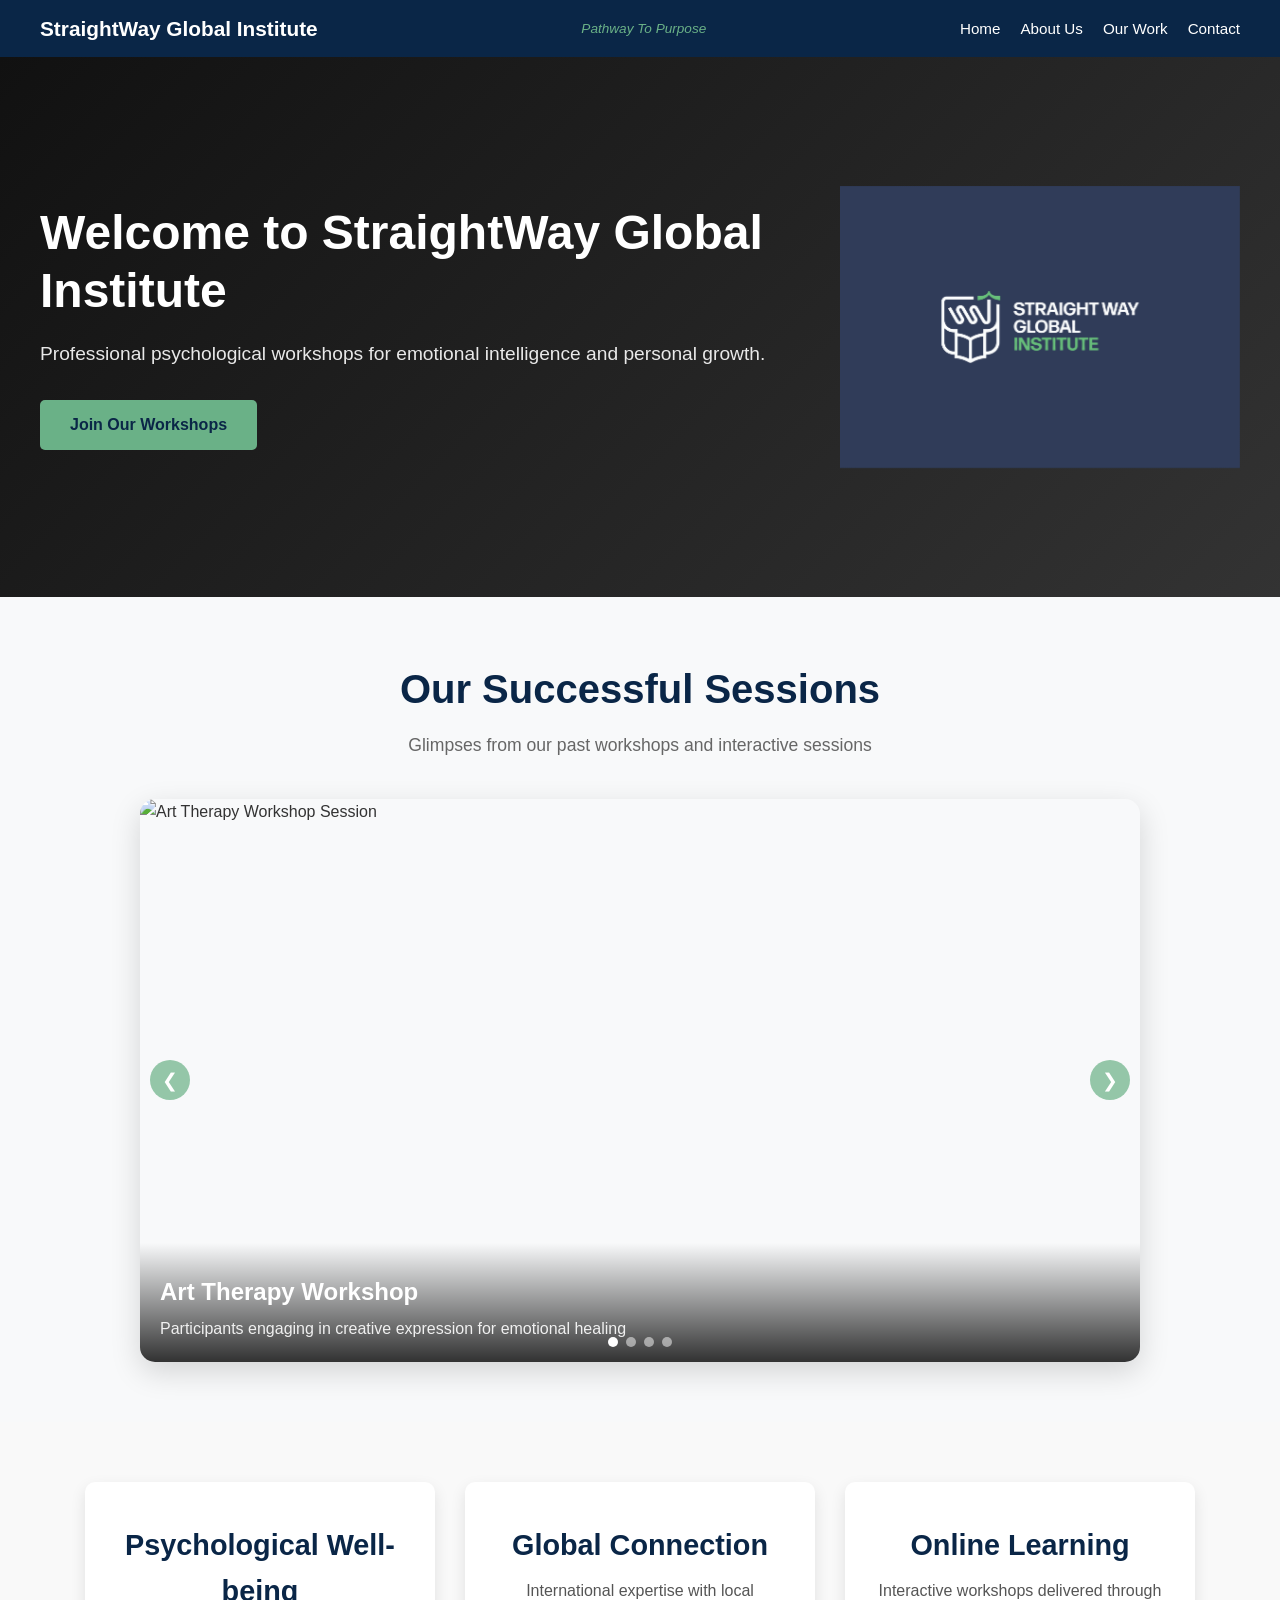
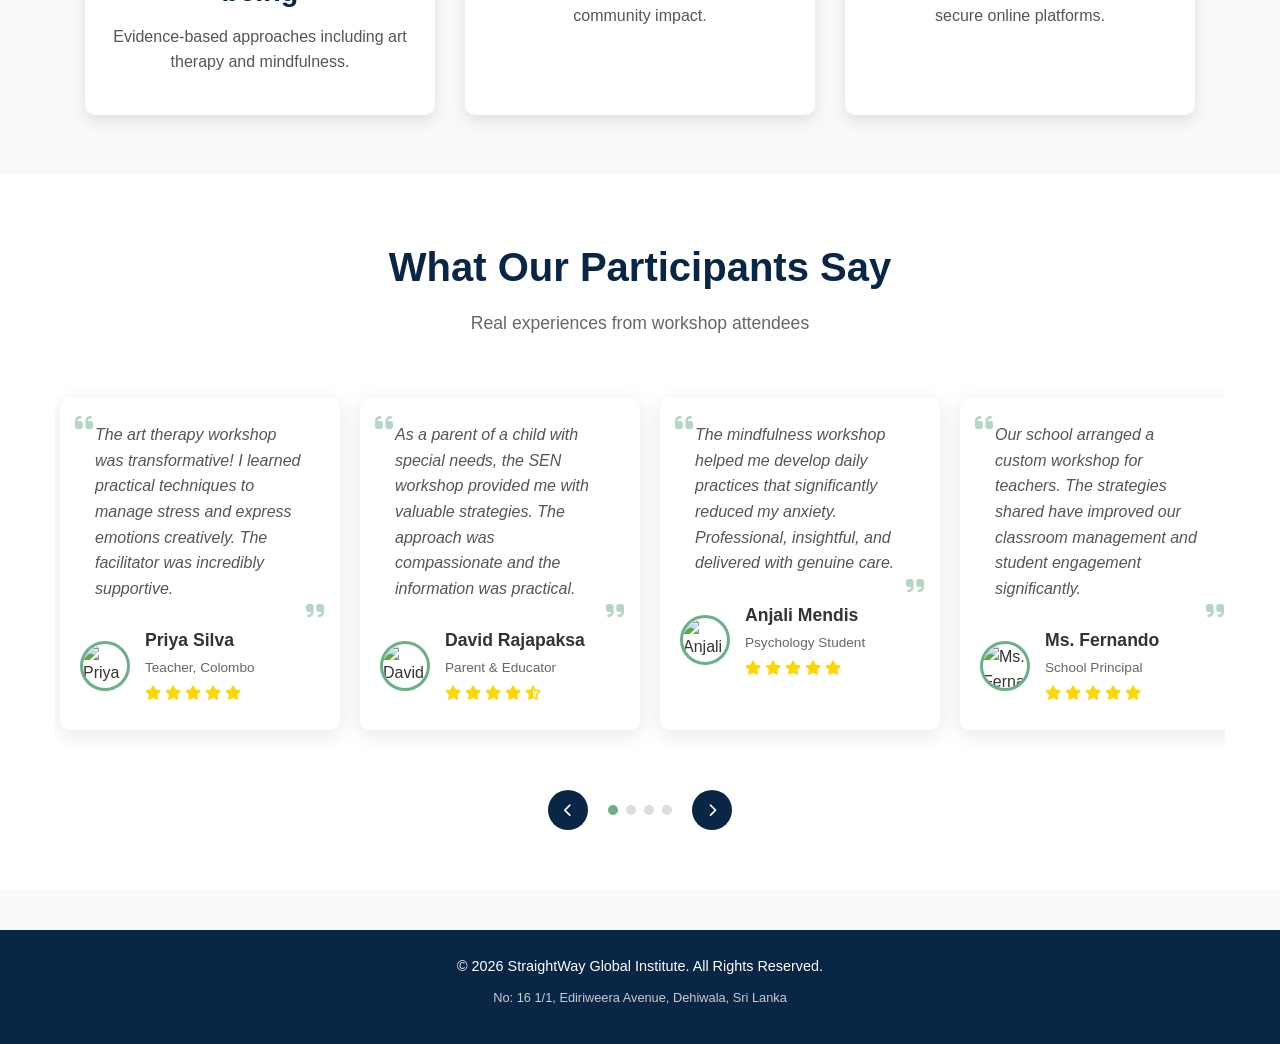
==== commit 623ae9a9: "correct home codes added" ====
--- a/index.html
+++ b/index.html
@@ -3,7 +3,8 @@
 <head>
     <meta charset="UTF-8">
     <meta name="viewport" content="width=device-width, initial-scale=1.0">
-    <title>Our Work - StraightWay Global Institute</title>
+    <title>StraightWay Global Institute</title>
+    <meta name="description" content="Pathway To Purpose - Professional psychological workshops and education.">
     <link rel="stylesheet" href="assets/css/style.css">
     <link rel="stylesheet" href="https://cdnjs.cloudflare.com/ajax/libs/font-awesome/6.4.0/css/all.min.css">
 </head>
@@ -23,274 +24,222 @@
 </header>
 
 <main>
-    <section class="work-page">
-        <h1>Our Work</h1>
-        <p class="page-subtitle">Explore our past workshops and upcoming sessions</p>
-
-        <!-- ========== PAST WORKSHOPS SECTION ========== -->
-        <section class="past-workshops">
-            <h2><i class="fas fa-history"></i> Past Workshops</h2>
-            <p class="section-desc">Highlights from our completed successful sessions</p>
+    <section class="hero">
+        <div class="hero-content">
+            <div class="hero-text">
+                <h1>Welcome to StraightWay Global Institute</h1>
+                <p>Professional psychological workshops for emotional intelligence and personal growth.</p>
+                <a href="#workshops" class="btn">Join Our Workshops</a>
+            </div>
+            <div class="hero-logo-container">
+                <img src="assets/images/7-Dark SWGI Primary@4x-100 (1).jpg" alt="SWGI Logo" class="hero-logo">
+            </div>
+        </div>
+    </section>
+
+
+    <!-- Photo Slideshow Section -->
+    <!-- Replace the slideshow section with this: -->
+    <section class="slideshow-section">
+        <div class="container">
+            <h2 class="section-title">Our Successful Sessions</h2>
+            <p class="section-subtitle">Glimpses from our past workshops and interactive sessions</p>
             
-            <div class="workshops-grid" id="past-workshops-container">
-                <!-- Past Workshop 1 - Digital Mental Health -->
-                <div class="workshop-card past" data-workshop="digital-mental-health">
-                    <div class="workshop-gallery">
-                        <!-- Main/Gallery images - up to 4 photos -->
-                        <div class="gallery-main">
-                            <img src="assets/images/digital-mental-health-1.jpg" 
-                                 alt="Digital Mental Health Workshop - Main"
-                                 class="gallery-trigger"
-                                 data-workshop="digital-mental-health"
-                                 data-image="1"
-                                 onclick="openWorkshopModal('digital-mental-health', 1)">
-                        </div>
-                        
-                        <!-- Thumbnail strip for additional photos -->
-                        <div class="gallery-thumbnails">
-                            <img src="assets/images/digital-mental-health-2.jpg" 
-                                 alt="Workshop photo 2"
-                                 class="thumbnail"
-                                 onclick="openWorkshopModal('digital-mental-health', 2)">
-                            
-                            <img src="assets/images/digital-mental-health-3.jpg" 
-                                 alt="Workshop photo 3"
-                                 class="thumbnail"
-                                 onclick="openWorkshopModal('digital-mental-health', 3)">
-                            
-                            <img src="assets/images/digital-mental-health-4.jpg" 
-                                 alt="Workshop photo 4"
-                                 class="thumbnail"
-                                 onclick="openWorkshopModal('digital-mental-health', 4)">
-                            
-                            <!-- Show count if more than 4? Optional -->
-                            <div class="more-photos" onclick="openWorkshopModal('digital-mental-health', 1)">
-                                <span>+3</span>
-                            </div>
-                        </div>
-                    </div>
-                    
-                    <div class="workshop-details">
-                        <h3>Digital Mental Health: Coping with Social Media Pressure</h3>
-                        <div class="workshop-meta">
-                            <p><i class="fas fa-calendar-alt"></i> <strong>Date:</strong> 7th February 2026</p>
-                            <p><i class="fas fa-user-tie"></i> <strong>Conducted by:</strong> Ms. Melani Hansika</p>
-                        </div>
-                        <p class="workshop-summary">
-                            An insightful session on managing digital wellness and social media impact on mental health.
-                        </p>
-                        <button onclick="openWorkshopModal('digital-mental-health', 1)" class="btn-view-gallery">
-                            <i class="fas fa-images"></i> View Gallery
-                        </button>
-                    </div>
-                </div>
-
-                <!-- You can add more past workshops here -->
-            </div>
-        </section>
-
-        <!-- ========== FUTURE WORKSHOPS SECTION ========== -->
-        <section class="future-workshops">
-            <h2><i class="fas fa-calendar-alt"></i> Future Workshops</h2>
-            <p class="section-desc">Coming soon - Stay tuned!</p>
+            <div class="slideshow-container">
+                <!-- Slide 1 - Using placeholder images -->
+                <div class="slide active">
+                    <img src="https://images.unsplash.com/photo-1516321318423-f06f85e504b3?ixlib=rb-4.0.3&auto=format&fit=crop&w=1000&q=80" alt="Art Therapy Workshop Session">
+                    <div class="slide-caption">
+                        <h3>Art Therapy Workshop</h3>
+                        <p>Participants engaging in creative expression for emotional healing</p>
+                    </div>
+                </div>
+                
+                <!-- Slide 2 -->
+                <div class="slide">
+                    <img src="https://images.unsplash.com/photo-1542744173-8e7e53415bb0?ixlib=rb-4.0.3&auto=format&fit=crop&w=1000&q=80" alt="Psychology Workshop Group">
+                    <div class="slide-caption">
+                        <h3>Group Psychology Session</h3>
+                        <p>Interactive discussion on mental health awareness</p>
+                    </div>
+                </div>
+                
+                <!-- Slide 3 -->
+                <div class="slide">
+                    <img src="https://images.unsplash.com/photo-1580894732444-8ecded7900cd?ixlib=rb-4.0.3&auto=format&fit=crop&w=1000&q=80" alt="SEN Training Workshop">
+                    <div class="slide-caption">
+                        <h3>SEN/SEND Training</h3>
+                        <p>Educators learning strategies for special needs education</p>
+                    </div>
+                </div>
+                
+                <!-- Slide 4 -->
+                <div class="slide">
+                    <img src="https://images.unsplash.com/photo-1553877522-43269d4ea984?ixlib=rb-4.0.3&auto=format&fit=crop&w=1000&q=80" alt="Certificate Distribution">
+                    <div class="slide-caption">
+                        <h3>Certificate Distribution</h3>
+                        <p>Celebrating participants' completion of workshops</p>
+                    </div>
+                </div>
+                
+                <!-- Navigation arrows -->
+                <button class="slide-arrow prev-arrow">&#10094;</button>
+                <button class="slide-arrow next-arrow">&#10095;</button>
+                
+                <!-- Dots indicator -->
+                <div class="dots-container">
+                    <span class="dot active" data-slide="0"></span>
+                    <span class="dot" data-slide="1"></span>
+                    <span class="dot" data-slide="2"></span>
+                    <span class="dot" data-slide="3"></span>
+                </div>
+            </div>
+        </div>
+    </section>
+
+    <section class="features">
+        <div class="feature">
+            <h2>Psychological Well-being</h2>
+            <p>Evidence-based approaches including art therapy and mindfulness.</p>
+        </div>
+        <div class="feature">
+            <h2>Global Connection</h2>
+            <p>International expertise with local community impact.</p>
+        </div>
+        <div class="feature">
+            <h2>Online Learning</h2>
+            <p>Interactive workshops delivered through secure online platforms.</p>
+        </div>
+    </section>
+
+    <!-- Testimonials Section -->
+    <!-- Replace the testimonials section with this: -->
+    <section class="testimonials-section">
+        <div class="container">
+            <h2 class="section-title">What Our Participants Say</h2>
+            <p class="section-subtitle">Real experiences from workshop attendees</p>
             
-            <div class="workshops-grid" id="future-workshops-container">
-                <div class="no-workshops">
-                    <i class="fas fa-clock"></i>
-                    <p>No upcoming workshops scheduled yet.</p>
-                    <p class="small">Check back soon or <a href="contact.html">contact us</a> for updates.</p>
-                </div>
-            </div>
-        </section>
-
-        <!-- ========== WORKSHOP REQUEST SECTION ========== -->
-        <section class="workshop-request">
-            <div class="request-box">
-                <h3>Want a custom workshop for your organization?</h3>
-                <p>We design workshops tailored to your team's needs.</p>
-                <a href="contact.html" class="btn-request">
-                    <i class="fas fa-envelope"></i> Request a Workshop
-                </a>
-            </div>
-        </section>
+            <div class="testimonials-container">
+                <!-- Testimonial 1 -->
+                <div class="testimonial-card active-testimonial">
+                    <div class="testimonial-content">
+                        <i class="fas fa-quote-left quote-icon"></i>
+                        <p class="testimonial-text">The art therapy workshop was transformative! I learned practical techniques to manage stress and express emotions creatively. The facilitator was incredibly supportive.</p>
+                        <i class="fas fa-quote-right quote-icon"></i>
+                    </div>
+                    <div class="testimonial-author">
+                        <div class="author-image">
+                            <img src="https://randomuser.me/api/portraits/women/32.jpg" alt="Priya Silva">
+                        </div>
+                        <div class="author-info">
+                            <h4>Priya Silva</h4>
+                            <p class="author-role">Teacher, Colombo</p>
+                            <div class="rating">
+                                <i class="fas fa-star"></i>
+                                <i class="fas fa-star"></i>
+                                <i class="fas fa-star"></i>
+                                <i class="fas fa-star"></i>
+                                <i class="fas fa-star"></i>
+                            </div>
+                        </div>
+                    </div>
+                </div>
+                
+                <!-- Testimonial 2 -->
+                <div class="testimonial-card">
+                    <div class="testimonial-content">
+                        <i class="fas fa-quote-left quote-icon"></i>
+                        <p class="testimonial-text">As a parent of a child with special needs, the SEN workshop provided me with valuable strategies. The approach was compassionate and the information was practical.</p>
+                        <i class="fas fa-quote-right quote-icon"></i>
+                    </div>
+                    <div class="testimonial-author">
+                        <div class="author-image">
+                            <img src="https://randomuser.me/api/portraits/men/54.jpg" alt="David Rajapaksa">
+                        </div>
+                        <div class="author-info">
+                            <h4>David Rajapaksa</h4>
+                            <p class="author-role">Parent & Educator</p>
+                            <div class="rating">
+                                <i class="fas fa-star"></i>
+                                <i class="fas fa-star"></i>
+                                <i class="fas fa-star"></i>
+                                <i class="fas fa-star"></i>
+                                <i class="fas fa-star-half-alt"></i>
+                            </div>
+                        </div>
+                    </div>
+                </div>
+                
+                <!-- Testimonial 3 -->
+                <div class="testimonial-card">
+                    <div class="testimonial-content">
+                        <i class="fas fa-quote-left quote-icon"></i>
+                        <p class="testimonial-text">The mindfulness workshop helped me develop daily practices that significantly reduced my anxiety. Professional, insightful, and delivered with genuine care.</p>
+                        <i class="fas fa-quote-right quote-icon"></i>
+                    </div>
+                    <div class="testimonial-author">
+                        <div class="author-image">
+                            <img src="https://randomuser.me/api/portraits/women/65.jpg" alt="Anjali Mendis">
+                        </div>
+                        <div class="author-info">
+                            <h4>Anjali Mendis</h4>
+                            <p class="author-role">Psychology Student</p>
+                            <div class="rating">
+                                <i class="fas fa-star"></i>
+                                <i class="fas fa-star"></i>
+                                <i class="fas fa-star"></i>
+                                <i class="fas fa-star"></i>
+                                <i class="fas fa-star"></i>
+                            </div>
+                        </div>
+                    </div>
+                </div>
+                
+                <!-- Testimonial 4 -->
+                <div class="testimonial-card">
+                    <div class="testimonial-content">
+                        <i class="fas fa-quote-left quote-icon"></i>
+                        <p class="testimonial-text">Our school arranged a custom workshop for teachers. The strategies shared have improved our classroom management and student engagement significantly.</p>
+                        <i class="fas fa-quote-right quote-icon"></i>
+                    </div>
+                    <div class="testimonial-author">
+                        <div class="author-image">
+                            <img src="https://randomuser.me/api/portraits/women/44.jpg" alt="Ms. Fernando">
+                        </div>
+                        <div class="author-info">
+                            <h4>Ms. Fernando</h4>
+                            <p class="author-role">School Principal</p>
+                            <div class="rating">
+                                <i class="fas fa-star"></i>
+                                <i class="fas fa-star"></i>
+                                <i class="fas fa-star"></i>
+                                <i class="fas fa-star"></i>
+                                <i class="fas fa-star"></i>
+                            </div>
+                        </div>
+                    </div>
+                </div>
+            </div>
+            
+            <div class="testimonial-nav">
+                <button class="testimonial-nav-btn prev-btn"><i class="fas fa-chevron-left"></i></button>
+                <div class="testimonial-dots">
+                    <span class="testimonial-dot active" data-index="0"></span>
+                    <span class="testimonial-dot" data-index="1"></span>
+                    <span class="testimonial-dot" data-index="2"></span>
+                    <span class="testimonial-dot" data-index="3"></span>
+                </div>
+                <button class="testimonial-nav-btn next-btn"><i class="fas fa-chevron-right"></i></button>
+            </div>
+        </div>
     </section>
 </main>
-
-<!-- ========== MODAL FOR WORKSHOP GALLERY ========== -->
-<div id="workshopModal" class="modal">
-    <div class="modal-content">
-        <span class="close-modal" onclick="closeModal()">&times;</span>
-        
-        <!-- Modal Header with Workshop Info -->
-        <div class="modal-header">
-            <h3 id="modalWorkshopTitle">Digital Mental Health Workshop</h3>
-            <p id="modalWorkshopMeta">7th February 2026 | Ms. Melani Hansika</p>
-        </div>
-        
-        <!-- Modal Gallery -->
-        <div class="modal-gallery-container">
-            <!-- Main Gallery Image -->
-            <div class="modal-main-image">
-                <img id="modalMainImage" src="" alt="Workshop Gallery Image">
-                
-                <!-- Navigation Arrows -->
-                <button class="modal-arrow prev" onclick="changeImage(-1)">&#10094;</button>
-                <button class="modal-arrow next" onclick="changeImage(1)">&#10095;</button>
-            </div>
-            
-            <!-- Thumbnail Strip -->
-            <div class="modal-thumbnails" id="modalThumbnails"></div>
-        </div>
-        
-        <!-- Modal Description/Information -->
-        <div class="modal-description">
-            <h4><i class="fas fa-info-circle"></i> About This Workshop</h4>
-            <p id="modalWorkshopDescription">
-                A big thank you to Ms. Melani for delivering an eye-opening workshop on 
-                “Digital Mental Health: Coping with Social Media Pressure”.<br><br>
-                In a world where we're constantly connected, this session reminded us 
-                how important it is to set healthy boundaries, be mindful of our digital 
-                habits, and protect our mental well-being.<br><br>
-                We truly appreciate Ms. Melani's engaging session and the valuable insights 
-                shared with our participants.
-            </p>
-        </div>
-    </div>
-</div>
 
 <footer>
     <p>&copy; 2026 StraightWay Global Institute. All Rights Reserved.</p>
     <p class="address">No: 16 1/1, Ediriweera Avenue, Dehiwala, Sri Lanka</p>
-    <div class="footer-social">
-        <a href="https://www.facebook.com/profile.php?id=61583594583858" target="_blank"><i class="fab fa-facebook"></i></a>
-        <a href="https://www.instagram.com/straightwayglobal?igsh=MXJzYmV2aGw2dGxjbA%3D%3D" target="_blank"><i class="fab fa-instagram"></i></a>
-        <a href="https://wa.me/94757089236?text=Hello%20StraightWay%20Global%20Institute!" target="_blank"><i class="fab fa-whatsapp"></i></a>
-        <a href="mailto:straightway.globalinstitute@gmail.com"><i class="fas fa-envelope"></i></a>
-    </div>
 </footer>
 
 <script src="assets/js/script.js"></script>
-<script>
-    // Workshop data - In a real app, this would come from a database
-    const workshopData = {
-        'digital-mental-health': {
-            title: 'Digital Mental Health: Coping with Social Media Pressure',
-            date: '7th February 2026',
-            conductedBy: 'Ms. Melani Hansika',
-            description: `A big thank you to Ms. Melani for delivering an eye-opening workshop on “Digital Mental Health: Coping with Social Media Pressure”.<br><br>
-                         In a world where we're constantly connected, this session reminded us how important it is to set healthy boundaries, be mindful of our digital habits, and protect our mental well-being.<br><br>
-                         We truly appreciate Ms. Melani's engaging session and the valuable insights shared with our participants.`,
-            images: [
-                'assets/images/digital-mental-health-1.jpg',
-                'assets/images/digital-mental-health-2.jpg',
-                'assets/images/digital-mental-health-3.jpg',
-                'assets/images/digital-mental-health-4.jpg'
-            ]
-        }
-        // Add more workshops here
-    };
-
-    let currentWorkshop = null;
-    let currentImageIndex = 0;
-
-    function openWorkshopModal(workshopId, imageIndex = 1) {
-        const workshop = workshopData[workshopId];
-        if (!workshop) return;
-        
-        currentWorkshop = workshopId;
-        currentImageIndex = imageIndex - 1; // Convert to 0-based index
-        
-        // Update modal content
-        document.getElementById('modalWorkshopTitle').textContent = workshop.title;
-        document.getElementById('modalWorkshopMeta').textContent = 
-            `${workshop.date} | ${workshop.conductedBy}`;
-        document.getElementById('modalWorkshopDescription').innerHTML = workshop.description;
-        
-        // Update main image
-        document.getElementById('modalMainImage').src = workshop.images[currentImageIndex];
-        
-        // Generate thumbnails
-        const thumbnailsContainer = document.getElementById('modalThumbnails');
-        thumbnailsContainer.innerHTML = '';
-        
-        workshop.images.forEach((imgSrc, index) => {
-            const thumb = document.createElement('img');
-            thumb.src = imgSrc;
-            thumb.classList.add('modal-thumb');
-            if (index === currentImageIndex) {
-                thumb.classList.add('active');
-            }
-            thumb.onclick = () => changeImageTo(index);
-            thumbnailsContainer.appendChild(thumb);
-        });
-        
-        // Show modal
-        document.getElementById('workshopModal').style.display = 'block';
-        document.body.style.overflow = 'hidden'; // Prevent background scrolling
-    }
-
-    function changeImage(direction) {
-        const workshop = workshopData[currentWorkshop];
-        if (!workshop) return;
-        
-        currentImageIndex = (currentImageIndex + direction + workshop.images.length) % workshop.images.length;
-        
-        // Update main image
-        document.getElementById('modalMainImage').src = workshop.images[currentImageIndex];
-        
-        // Update active thumbnail
-        const thumbnails = document.querySelectorAll('.modal-thumb');
-        thumbnails.forEach((thumb, index) => {
-            if (index === currentImageIndex) {
-                thumb.classList.add('active');
-            } else {
-                thumb.classList.remove('active');
-            }
-        });
-    }
-
-    function changeImageTo(index) {
-        const workshop = workshopData[currentWorkshop];
-        if (!workshop) return;
-        
-        currentImageIndex = index;
-        document.getElementById('modalMainImage').src = workshop.images[currentImageIndex];
-        
-        const thumbnails = document.querySelectorAll('.modal-thumb');
-        thumbnails.forEach((thumb, i) => {
-            if (i === index) {
-                thumb.classList.add('active');
-            } else {
-                thumb.classList.remove('active');
-            }
-        });
-    }
-
-    function closeModal() {
-        document.getElementById('workshopModal').style.display = 'none';
-        document.body.style.overflow = 'auto'; // Restore scrolling
-    }
-
-    // Close modal if clicked outside
-    window.onclick = function(event) {
-        const modal = document.getElementById('workshopModal');
-        if (event.target === modal) {
-            closeModal();
-        }
-    }
-
-    // Keyboard navigation
-    document.addEventListener('keydown', function(event) {
-        if (document.getElementById('workshopModal').style.display === 'block') {
-            if (event.key === 'ArrowLeft') {
-                changeImage(-1);
-            } else if (event.key === 'ArrowRight') {
-                changeImage(1);
-            } else if (event.key === 'Escape') {
-                closeModal();
-            }
-        }
-    });
-</script>
 </body>
 </html>
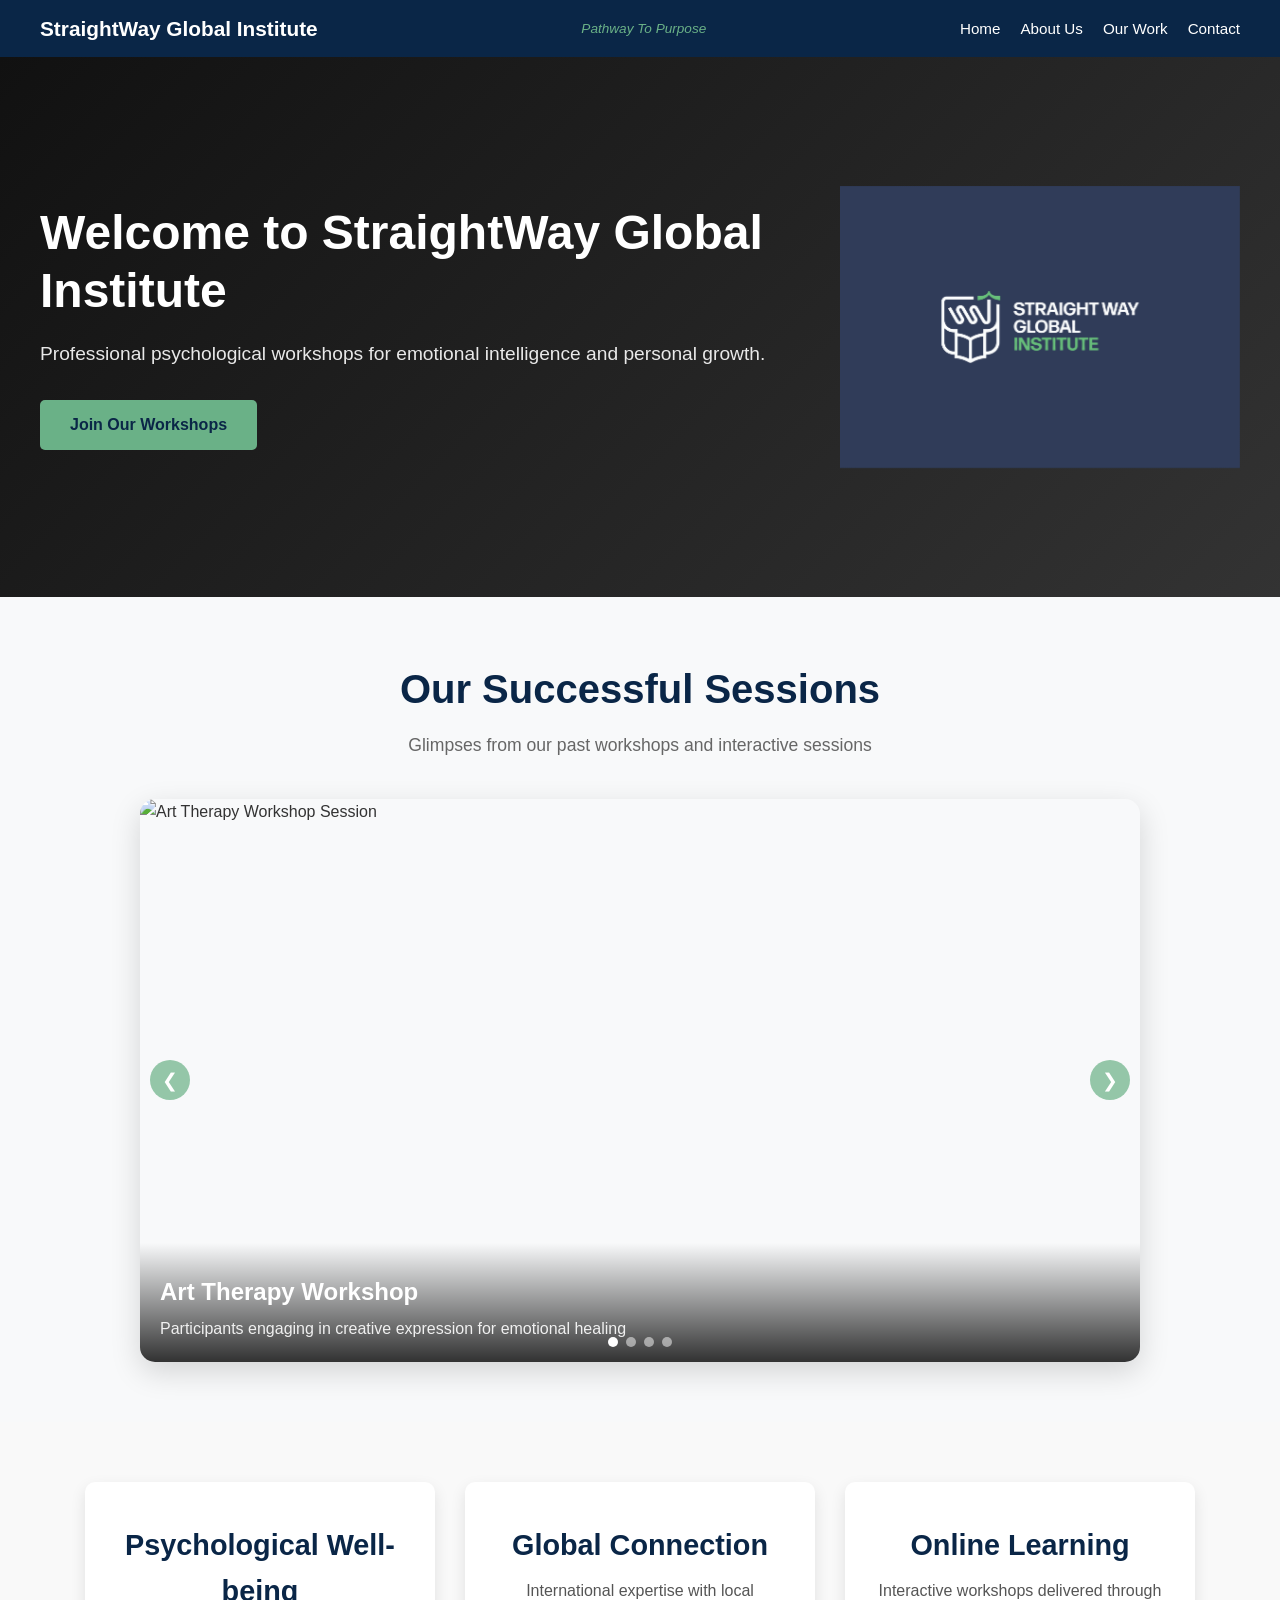
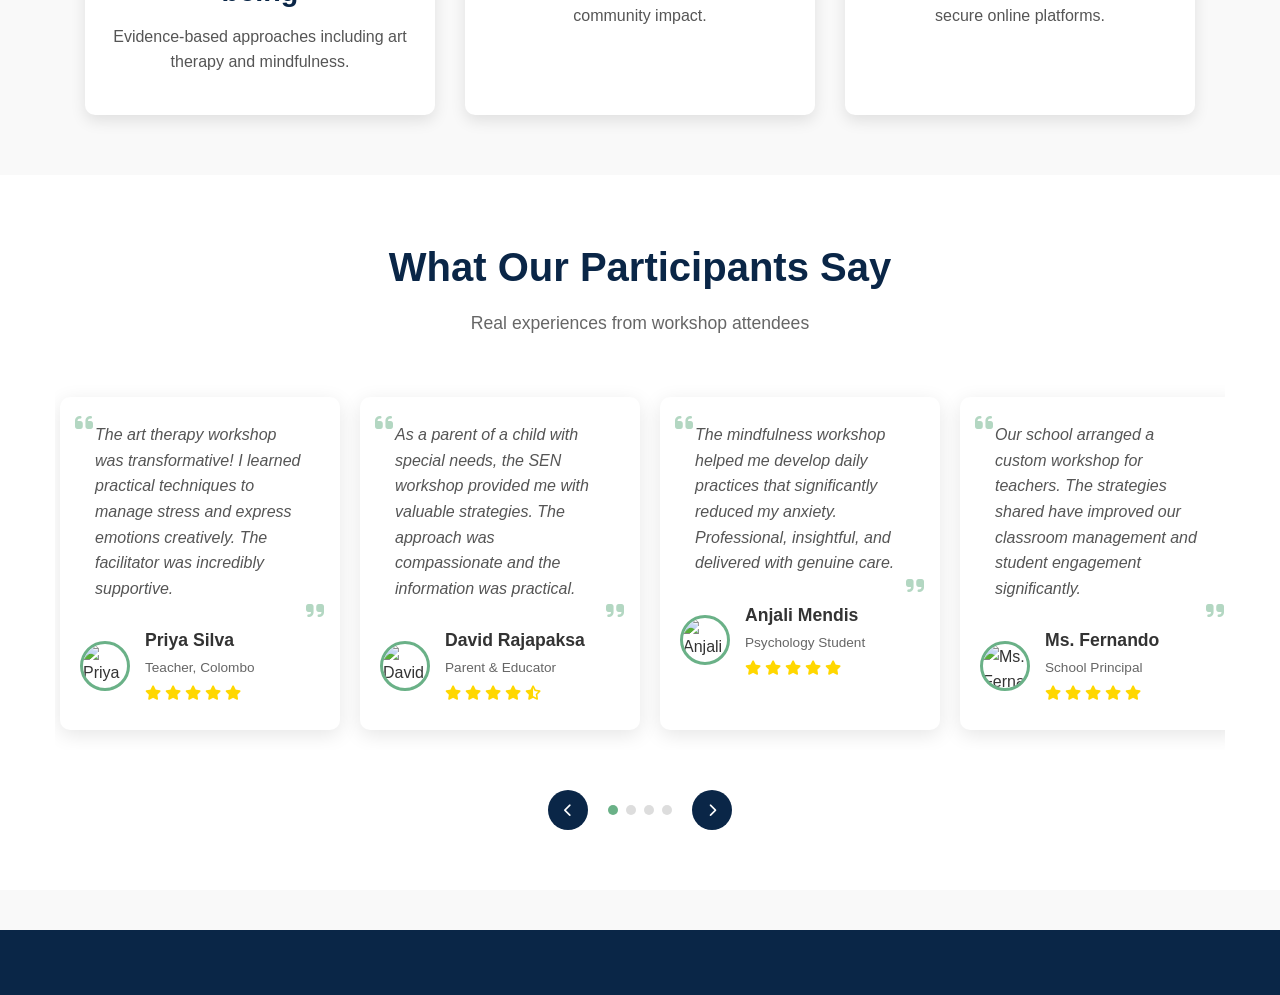
==== commit c3c0a25a: "Add admin panel and contact information loading functionality; update footer with dynamic data" ====
--- a/index.html
+++ b/index.html
@@ -234,11 +234,50 @@
         </div>
     </section>
 </main>
-
 <footer>
-    <p>&copy; 2026 StraightWay Global Institute. All Rights Reserved.</p>
-    <p class="address">No: 16 1/1, Ediriweera Avenue, Dehiwala, Sri Lanka</p>
+    <p id="copyright-text"></p>
+    <p class="address" id="footer-address"></p>
+    <div class="footer-social" id="footer-social"></div>
 </footer>
+
+<!-- Add Supabase client library -->
+<script src="https://cdn.jsdelivr.net/npm/@supabase/supabase-js@2"></script>
+<script src="assets/js/supabase-config.js"></script>
+
+<script>
+    document.addEventListener('DOMContentLoaded', async function() {
+        try {
+            const { data, error } = await supabase
+                .from('site_settings')
+                .select('contact_email, contact_address, facebook_url, instagram_url, whatsapp_url, linkedin_url, copyright_text')
+                .eq('id', 1)
+                .single();
+            
+            if (error) throw error;
+            
+            // Update footer
+            document.getElementById('copyright-text').textContent = data.copyright_text || '© 2026 StraightWay Global Institute. All Rights Reserved.';
+            document.getElementById('footer-address').innerHTML = data.contact_address;
+            
+            // Footer social icons
+            const socialLinks = [];
+            if (data.facebook_url) socialLinks.push({ url: data.facebook_url, icon: 'fab fa-facebook' });
+            if (data.instagram_url) socialLinks.push({ url: data.instagram_url, icon: 'fab fa-instagram' });
+            if (data.whatsapp_url) socialLinks.push({ url: data.whatsapp_url, icon: 'fab fa-whatsapp' });
+            if (data.linkedin_url) socialLinks.push({ url: data.linkedin_url, icon: 'fab fa-linkedin' });
+            
+            // Add email
+            socialLinks.push({ url: `mailto:${data.contact_email}`, icon: 'fas fa-envelope' });
+            
+            document.getElementById('footer-social').innerHTML = socialLinks.map(social => 
+                `<a href="${social.url}" target="_blank"><i class="${social.icon}"></i></a>`
+            ).join('');
+            
+        } catch (error) {
+            console.error('Error loading footer:', error);
+        }
+    });
+</script>
 
 <script src="assets/js/script.js"></script>
 </body>
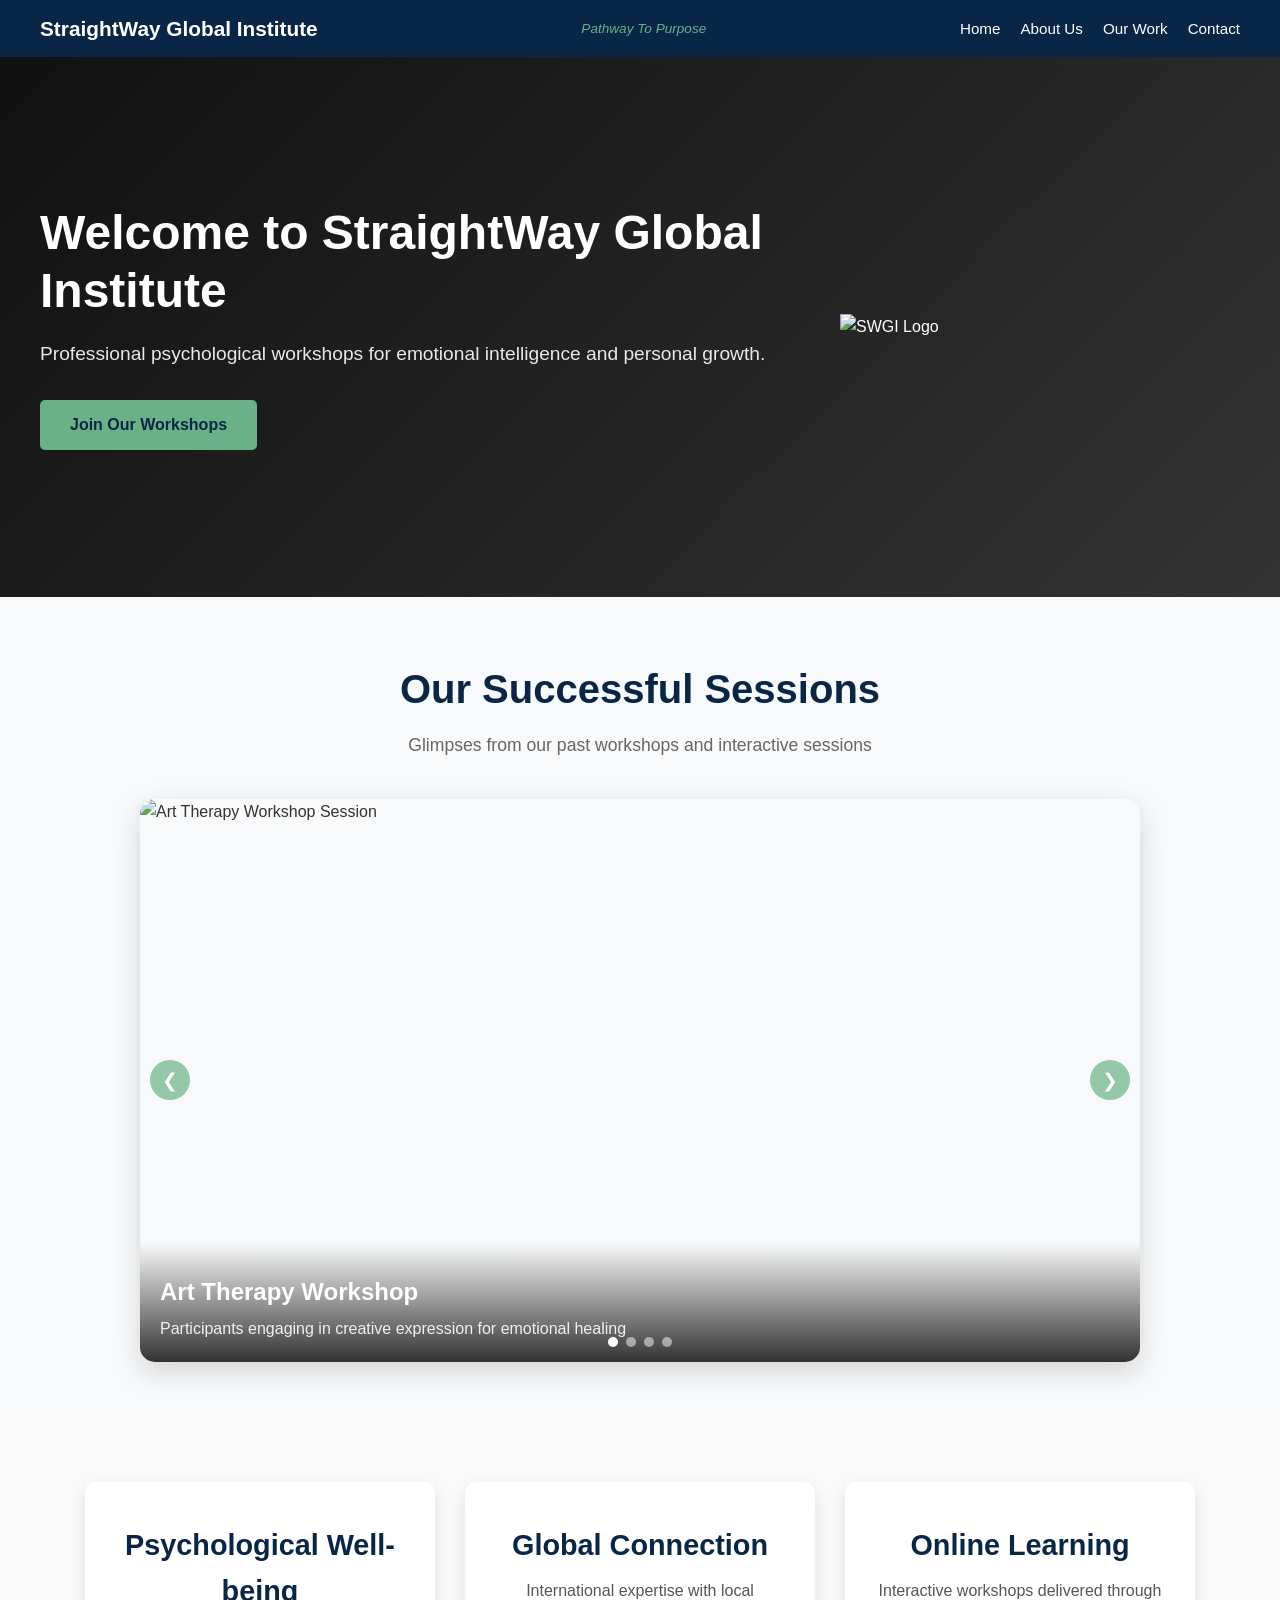
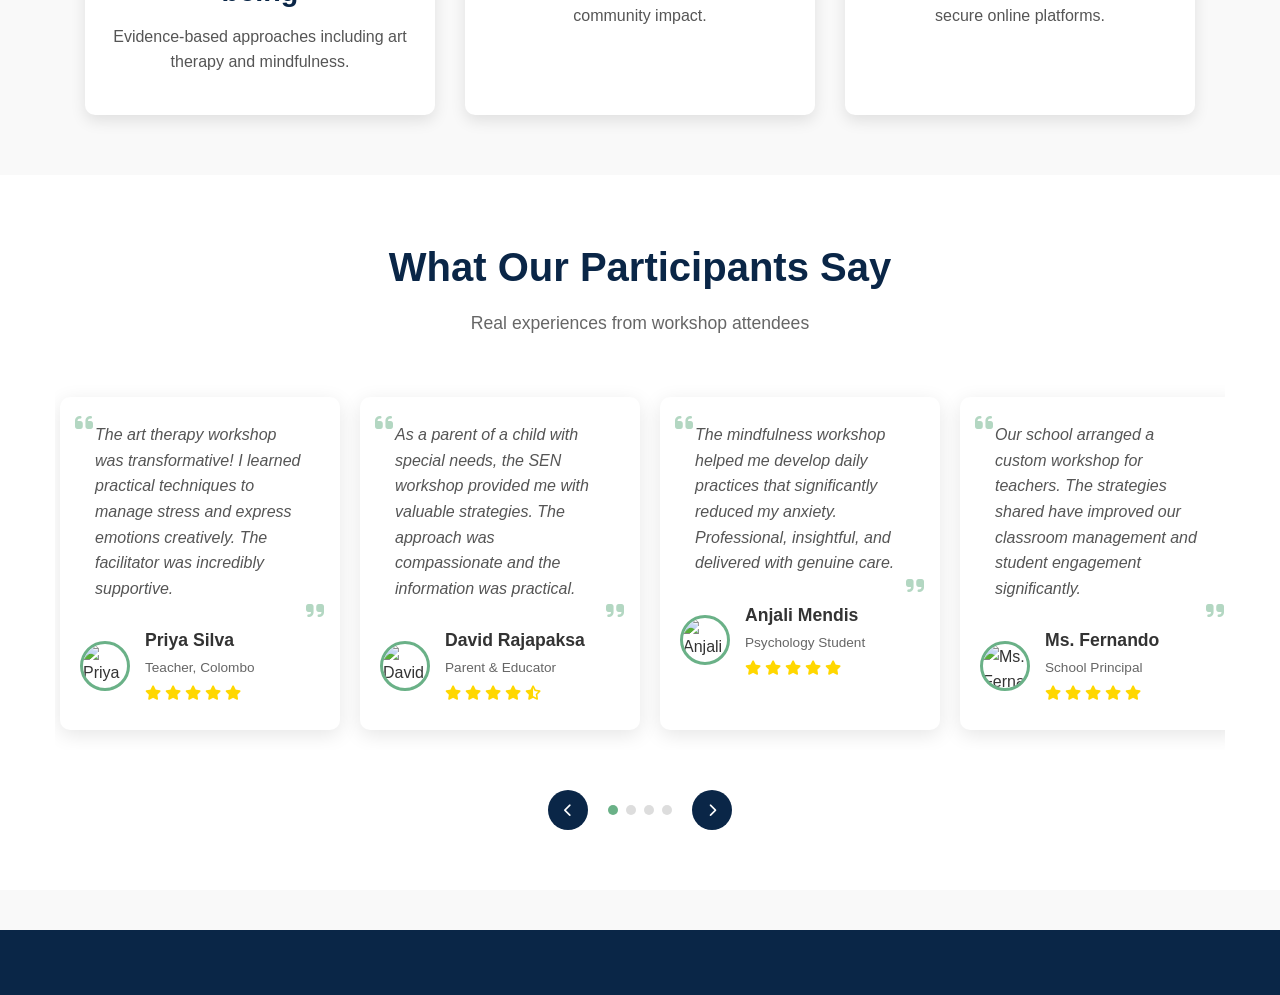
==== commit 649f9ab3: "added htmls in hasmi" ====
--- a/index.html
+++ b/index.html
@@ -1,284 +1,282 @@
-<!DOCTYPE html>
-<html lang="en">
-<head>
-    <meta charset="UTF-8">
-    <meta name="viewport" content="width=device-width, initial-scale=1.0">
-    <title>StraightWay Global Institute</title>
-    <meta name="description" content="Pathway To Purpose - Professional psychological workshops and education.">
-    <link rel="stylesheet" href="assets/css/style.css">
-    <link rel="stylesheet" href="https://cdnjs.cloudflare.com/ajax/libs/font-awesome/6.4.0/css/all.min.css">
-</head>
-<body>
-
-<header>
-    <nav>
-        <div class="logo">StraightWay Global Institute</div>
-        <div class="tagline">Pathway To Purpose</div>
-        <ul>
-            <li><a href="index.html">Home</a></li>
-            <li><a href="about.html">About Us</a></li>
-            <li><a href="work.html">Our Work</a></li>
-            <li><a href="contact.html">Contact</a></li>
-        </ul>
-    </nav>
-</header>
-
-<main>
-    <section class="hero">
-        <div class="hero-content">
-            <div class="hero-text">
-                <h1>Welcome to StraightWay Global Institute</h1>
-                <p>Professional psychological workshops for emotional intelligence and personal growth.</p>
-                <a href="#workshops" class="btn">Join Our Workshops</a>
-            </div>
-            <div class="hero-logo-container">
-                <img src="assets/images/7-Dark SWGI Primary@4x-100 (1).jpg" alt="SWGI Logo" class="hero-logo">
-            </div>
-        </div>
-    </section>
-
-
-    <!-- Photo Slideshow Section -->
-    <!-- Replace the slideshow section with this: -->
-    <section class="slideshow-section">
-        <div class="container">
-            <h2 class="section-title">Our Successful Sessions</h2>
-            <p class="section-subtitle">Glimpses from our past workshops and interactive sessions</p>
-            
-            <div class="slideshow-container">
-                <!-- Slide 1 - Using placeholder images -->
-                <div class="slide active">
-                    <img src="https://images.unsplash.com/photo-1516321318423-f06f85e504b3?ixlib=rb-4.0.3&auto=format&fit=crop&w=1000&q=80" alt="Art Therapy Workshop Session">
-                    <div class="slide-caption">
-                        <h3>Art Therapy Workshop</h3>
-                        <p>Participants engaging in creative expression for emotional healing</p>
-                    </div>
-                </div>
-                
-                <!-- Slide 2 -->
-                <div class="slide">
-                    <img src="https://images.unsplash.com/photo-1542744173-8e7e53415bb0?ixlib=rb-4.0.3&auto=format&fit=crop&w=1000&q=80" alt="Psychology Workshop Group">
-                    <div class="slide-caption">
-                        <h3>Group Psychology Session</h3>
-                        <p>Interactive discussion on mental health awareness</p>
-                    </div>
-                </div>
-                
-                <!-- Slide 3 -->
-                <div class="slide">
-                    <img src="https://images.unsplash.com/photo-1580894732444-8ecded7900cd?ixlib=rb-4.0.3&auto=format&fit=crop&w=1000&q=80" alt="SEN Training Workshop">
-                    <div class="slide-caption">
-                        <h3>SEN/SEND Training</h3>
-                        <p>Educators learning strategies for special needs education</p>
-                    </div>
-                </div>
-                
-                <!-- Slide 4 -->
-                <div class="slide">
-                    <img src="https://images.unsplash.com/photo-1553877522-43269d4ea984?ixlib=rb-4.0.3&auto=format&fit=crop&w=1000&q=80" alt="Certificate Distribution">
-                    <div class="slide-caption">
-                        <h3>Certificate Distribution</h3>
-                        <p>Celebrating participants' completion of workshops</p>
-                    </div>
-                </div>
-                
-                <!-- Navigation arrows -->
-                <button class="slide-arrow prev-arrow">&#10094;</button>
-                <button class="slide-arrow next-arrow">&#10095;</button>
-                
-                <!-- Dots indicator -->
-                <div class="dots-container">
-                    <span class="dot active" data-slide="0"></span>
-                    <span class="dot" data-slide="1"></span>
-                    <span class="dot" data-slide="2"></span>
-                    <span class="dot" data-slide="3"></span>
-                </div>
-            </div>
-        </div>
-    </section>
-
-    <section class="features">
-        <div class="feature">
-            <h2>Psychological Well-being</h2>
-            <p>Evidence-based approaches including art therapy and mindfulness.</p>
-        </div>
-        <div class="feature">
-            <h2>Global Connection</h2>
-            <p>International expertise with local community impact.</p>
-        </div>
-        <div class="feature">
-            <h2>Online Learning</h2>
-            <p>Interactive workshops delivered through secure online platforms.</p>
-        </div>
-    </section>
-
-    <!-- Testimonials Section -->
-    <!-- Replace the testimonials section with this: -->
-    <section class="testimonials-section">
-        <div class="container">
-            <h2 class="section-title">What Our Participants Say</h2>
-            <p class="section-subtitle">Real experiences from workshop attendees</p>
-            
-            <div class="testimonials-container">
-                <!-- Testimonial 1 -->
-                <div class="testimonial-card active-testimonial">
-                    <div class="testimonial-content">
-                        <i class="fas fa-quote-left quote-icon"></i>
-                        <p class="testimonial-text">The art therapy workshop was transformative! I learned practical techniques to manage stress and express emotions creatively. The facilitator was incredibly supportive.</p>
-                        <i class="fas fa-quote-right quote-icon"></i>
-                    </div>
-                    <div class="testimonial-author">
-                        <div class="author-image">
-                            <img src="https://randomuser.me/api/portraits/women/32.jpg" alt="Priya Silva">
-                        </div>
-                        <div class="author-info">
-                            <h4>Priya Silva</h4>
-                            <p class="author-role">Teacher, Colombo</p>
-                            <div class="rating">
-                                <i class="fas fa-star"></i>
-                                <i class="fas fa-star"></i>
-                                <i class="fas fa-star"></i>
-                                <i class="fas fa-star"></i>
-                                <i class="fas fa-star"></i>
-                            </div>
-                        </div>
-                    </div>
-                </div>
-                
-                <!-- Testimonial 2 -->
-                <div class="testimonial-card">
-                    <div class="testimonial-content">
-                        <i class="fas fa-quote-left quote-icon"></i>
-                        <p class="testimonial-text">As a parent of a child with special needs, the SEN workshop provided me with valuable strategies. The approach was compassionate and the information was practical.</p>
-                        <i class="fas fa-quote-right quote-icon"></i>
-                    </div>
-                    <div class="testimonial-author">
-                        <div class="author-image">
-                            <img src="https://randomuser.me/api/portraits/men/54.jpg" alt="David Rajapaksa">
-                        </div>
-                        <div class="author-info">
-                            <h4>David Rajapaksa</h4>
-                            <p class="author-role">Parent & Educator</p>
-                            <div class="rating">
-                                <i class="fas fa-star"></i>
-                                <i class="fas fa-star"></i>
-                                <i class="fas fa-star"></i>
-                                <i class="fas fa-star"></i>
-                                <i class="fas fa-star-half-alt"></i>
-                            </div>
-                        </div>
-                    </div>
-                </div>
-                
-                <!-- Testimonial 3 -->
-                <div class="testimonial-card">
-                    <div class="testimonial-content">
-                        <i class="fas fa-quote-left quote-icon"></i>
-                        <p class="testimonial-text">The mindfulness workshop helped me develop daily practices that significantly reduced my anxiety. Professional, insightful, and delivered with genuine care.</p>
-                        <i class="fas fa-quote-right quote-icon"></i>
-                    </div>
-                    <div class="testimonial-author">
-                        <div class="author-image">
-                            <img src="https://randomuser.me/api/portraits/women/65.jpg" alt="Anjali Mendis">
-                        </div>
-                        <div class="author-info">
-                            <h4>Anjali Mendis</h4>
-                            <p class="author-role">Psychology Student</p>
-                            <div class="rating">
-                                <i class="fas fa-star"></i>
-                                <i class="fas fa-star"></i>
-                                <i class="fas fa-star"></i>
-                                <i class="fas fa-star"></i>
-                                <i class="fas fa-star"></i>
-                            </div>
-                        </div>
-                    </div>
-                </div>
-                
-                <!-- Testimonial 4 -->
-                <div class="testimonial-card">
-                    <div class="testimonial-content">
-                        <i class="fas fa-quote-left quote-icon"></i>
-                        <p class="testimonial-text">Our school arranged a custom workshop for teachers. The strategies shared have improved our classroom management and student engagement significantly.</p>
-                        <i class="fas fa-quote-right quote-icon"></i>
-                    </div>
-                    <div class="testimonial-author">
-                        <div class="author-image">
-                            <img src="https://randomuser.me/api/portraits/women/44.jpg" alt="Ms. Fernando">
-                        </div>
-                        <div class="author-info">
-                            <h4>Ms. Fernando</h4>
-                            <p class="author-role">School Principal</p>
-                            <div class="rating">
-                                <i class="fas fa-star"></i>
-                                <i class="fas fa-star"></i>
-                                <i class="fas fa-star"></i>
-                                <i class="fas fa-star"></i>
-                                <i class="fas fa-star"></i>
-                            </div>
-                        </div>
-                    </div>
-                </div>
-            </div>
-            
-            <div class="testimonial-nav">
-                <button class="testimonial-nav-btn prev-btn"><i class="fas fa-chevron-left"></i></button>
-                <div class="testimonial-dots">
-                    <span class="testimonial-dot active" data-index="0"></span>
-                    <span class="testimonial-dot" data-index="1"></span>
-                    <span class="testimonial-dot" data-index="2"></span>
-                    <span class="testimonial-dot" data-index="3"></span>
-                </div>
-                <button class="testimonial-nav-btn next-btn"><i class="fas fa-chevron-right"></i></button>
-            </div>
-        </div>
-    </section>
-</main>
-<footer>
-    <p id="copyright-text"></p>
-    <p class="address" id="footer-address"></p>
-    <div class="footer-social" id="footer-social"></div>
-</footer>
-
-<!-- Add Supabase client library -->
-<script src="https://cdn.jsdelivr.net/npm/@supabase/supabase-js@2"></script>
-<script src="assets/js/supabase-config.js"></script>
-
-<script>
-    document.addEventListener('DOMContentLoaded', async function() {
-        try {
-            const { data, error } = await supabase
-                .from('site_settings')
-                .select('contact_email, contact_address, facebook_url, instagram_url, whatsapp_url, linkedin_url, copyright_text')
-                .eq('id', 1)
-                .single();
-            
-            if (error) throw error;
-            
-            // Update footer
-            document.getElementById('copyright-text').textContent = data.copyright_text || '© 2026 StraightWay Global Institute. All Rights Reserved.';
-            document.getElementById('footer-address').innerHTML = data.contact_address;
-            
-            // Footer social icons
-            const socialLinks = [];
-            if (data.facebook_url) socialLinks.push({ url: data.facebook_url, icon: 'fab fa-facebook' });
-            if (data.instagram_url) socialLinks.push({ url: data.instagram_url, icon: 'fab fa-instagram' });
-            if (data.whatsapp_url) socialLinks.push({ url: data.whatsapp_url, icon: 'fab fa-whatsapp' });
-            if (data.linkedin_url) socialLinks.push({ url: data.linkedin_url, icon: 'fab fa-linkedin' });
-            
-            // Add email
-            socialLinks.push({ url: `mailto:${data.contact_email}`, icon: 'fas fa-envelope' });
-            
-            document.getElementById('footer-social').innerHTML = socialLinks.map(social => 
-                `<a href="${social.url}" target="_blank"><i class="${social.icon}"></i></a>`
-            ).join('');
-            
-        } catch (error) {
-            console.error('Error loading footer:', error);
-        }
-    });
-</script>
-
-<script src="assets/js/script.js"></script>
-</body>
+<!DOCTYPE html>
+<html lang="en">
+<head>
+    <meta charset="UTF-8">
+    <meta name="viewport" content="width=device-width, initial-scale=1.0">
+    <title>StraightWay Global Institute</title>
+    <meta name="description" content="Pathway To Purpose - Professional psychological workshops and education.">
+    <link rel="stylesheet" href="assets/css/style.css">
+    <link rel="stylesheet" href="https://cdnjs.cloudflare.com/ajax/libs/font-awesome/6.4.0/css/all.min.css">
+</head>
+<body>
+
+<header>
+    <nav>
+        <div class="logo">StraightWay Global Institute</div>
+        <div class="tagline">Pathway To Purpose</div>
+        <ul>
+            <li><a href="index.html">Home</a></li>
+            <li><a href="about.html">About Us</a></li>
+            <li><a href="work.html">Our Work</a></li>
+            <li><a href="contact.html">Contact</a></li>
+        </ul>
+    </nav>
+</header>
+
+<main>
+    <section class="hero">
+        <div class="hero-content">
+            <div class="hero-text">
+                <h1>Welcome to StraightWay Global Institute</h1>
+                <p>Professional psychological workshops for emotional intelligence and personal growth.</p>
+                <a href="work.html" class="btn">Join Our Workshops</a>
+            </div>
+            <div class="hero-logo-container">
+                <img src="assets/images/logo.jpg" alt="SWGI Logo" class="hero-logo">
+            </div>
+        </div>
+    </section>
+
+
+    <!-- Photo Slideshow Section -->
+    <!-- Replace the slideshow section with this: -->
+    <section class="slideshow-section">
+        <div class="container">
+            <h2 class="section-title">Our Successful Sessions</h2>
+            <p class="section-subtitle">Glimpses from our past workshops and interactive sessions</p>
+            
+            <div class="slideshow-container">
+                <!-- Slide 1 - Using placeholder images -->
+                <div class="slide active">
+                    <img src="https://images.unsplash.com/photo-1516321318423-f06f85e504b3?ixlib=rb-4.0.3&auto=format&fit=crop&w=1000&q=80" alt="Art Therapy Workshop Session">
+                    <div class="slide-caption">
+                        <h3>Art Therapy Workshop</h3>
+                        <p>Participants engaging in creative expression for emotional healing</p>
+                    </div>
+                </div>
+                
+                <!-- Slide 2 -->
+                <div class="slide">
+                    <img src="https://images.unsplash.com/photo-1542744173-8e7e53415bb0?ixlib=rb-4.0.3&auto=format&fit=crop&w=1000&q=80" alt="Psychology Workshop Group">
+                    <div class="slide-caption">
+                        <h3>Group Psychology Session</h3>
+                        <p>Interactive discussion on mental health awareness</p>
+                    </div>
+                </div>
+                
+                <!-- Slide 3 -->
+                <div class="slide">
+                    <img src="https://images.unsplash.com/photo-1580894732444-8ecded7900cd?ixlib=rb-4.0.3&auto=format&fit=crop&w=1000&q=80" alt="SEN Training Workshop">
+                    <div class="slide-caption">
+                        <h3>SEN/SEND Training</h3>
+                        <p>Educators learning strategies for special needs education</p>
+                    </div>
+                </div>
+                
+                <!-- Slide 4 -->
+                <div class="slide">
+                    <img src="https://images.unsplash.com/photo-1553877522-43269d4ea984?ixlib=rb-4.0.3&auto=format&fit=crop&w=1000&q=80" alt="Certificate Distribution">
+                    <div class="slide-caption">
+                        <h3>Certificate Distribution</h3>
+                        <p>Celebrating participants' completion of workshops</p>
+                    </div>
+                </div>
+                
+                <!-- Navigation arrows -->
+                <button class="slide-arrow prev-arrow">&#10094;</button>
+                <button class="slide-arrow next-arrow">&#10095;</button>
+                
+                <!-- Dots indicator -->
+                <div class="dots-container">
+                    <span class="dot active" data-slide="0"></span>
+                    <span class="dot" data-slide="1"></span>
+                    <span class="dot" data-slide="2"></span>
+                    <span class="dot" data-slide="3"></span>
+                </div>
+            </div>
+        </div>
+    </section>
+
+    <section class="features">
+        <div class="feature">
+            <h2>Psychological Well-being</h2>
+            <p>Evidence-based approaches including art therapy and mindfulness.</p>
+        </div>
+        <div class="feature">
+            <h2>Global Connection</h2>
+            <p>International expertise with local community impact.</p>
+        </div>
+        <div class="feature">
+            <h2>Online Learning</h2>
+            <p>Interactive workshops delivered through secure online platforms.</p>
+        </div>
+    </section>
+
+    <!-- Testimonials Section -->
+    <!-- Replace the testimonials section with this: -->
+    <section class="testimonials-section">
+        <div class="container">
+            <h2 class="section-title">What Our Participants Say</h2>
+            <p class="section-subtitle">Real experiences from workshop attendees</p>
+            
+            <div class="testimonials-container">
+                <!-- Testimonial 1 -->
+                <div class="testimonial-card active-testimonial">
+                    <div class="testimonial-content">
+                        <i class="fas fa-quote-left quote-icon"></i>
+                        <p class="testimonial-text">The art therapy workshop was transformative! I learned practical techniques to manage stress and express emotions creatively. The facilitator was incredibly supportive.</p>
+                        <i class="fas fa-quote-right quote-icon"></i>
+                    </div>
+                    <div class="testimonial-author">
+                        <div class="author-image">
+                            <img src="https://randomuser.me/api/portraits/women/32.jpg" alt="Priya Silva">
+                        </div>
+                        <div class="author-info">
+                            <h4>Priya Silva</h4>
+                            <p class="author-role">Teacher, Colombo</p>
+                            <div class="rating">
+                                <i class="fas fa-star"></i>
+                                <i class="fas fa-star"></i>
+                                <i class="fas fa-star"></i>
+                                <i class="fas fa-star"></i>
+                                <i class="fas fa-star"></i>
+                            </div>
+                        </div>
+                    </div>
+                </div>
+                
+                <!-- Testimonial 2 -->
+                <div class="testimonial-card">
+                    <div class="testimonial-content">
+                        <i class="fas fa-quote-left quote-icon"></i>
+                        <p class="testimonial-text">As a parent of a child with special needs, the SEN workshop provided me with valuable strategies. The approach was compassionate and the information was practical.</p>
+                        <i class="fas fa-quote-right quote-icon"></i>
+                    </div>
+                    <div class="testimonial-author">
+                        <div class="author-image">
+                            <img src="https://randomuser.me/api/portraits/men/54.jpg" alt="David Rajapaksa">
+                        </div>
+                        <div class="author-info">
+                            <h4>David Rajapaksa</h4>
+                            <p class="author-role">Parent & Educator</p>
+                            <div class="rating">
+                                <i class="fas fa-star"></i>
+                                <i class="fas fa-star"></i>
+                                <i class="fas fa-star"></i>
+                                <i class="fas fa-star"></i>
+                                <i class="fas fa-star-half-alt"></i>
+                            </div>
+                        </div>
+                    </div>
+                </div>
+                
+                <!-- Testimonial 3 -->
+                <div class="testimonial-card">
+                    <div class="testimonial-content">
+                        <i class="fas fa-quote-left quote-icon"></i>
+                        <p class="testimonial-text">The mindfulness workshop helped me develop daily practices that significantly reduced my anxiety. Professional, insightful, and delivered with genuine care.</p>
+                        <i class="fas fa-quote-right quote-icon"></i>
+                    </div>
+                    <div class="testimonial-author">
+                        <div class="author-image">
+                            <img src="https://randomuser.me/api/portraits/women/65.jpg" alt="Anjali Mendis">
+                        </div>
+                        <div class="author-info">
+                            <h4>Anjali Mendis</h4>
+                            <p class="author-role">Psychology Student</p>
+                            <div class="rating">
+                                <i class="fas fa-star"></i>
+                                <i class="fas fa-star"></i>
+                                <i class="fas fa-star"></i>
+                                <i class="fas fa-star"></i>
+                                <i class="fas fa-star"></i>
+                            </div>
+                        </div>
+                    </div>
+                </div>
+                
+                <!-- Testimonial 4 -->
+                <div class="testimonial-card">
+                    <div class="testimonial-content">
+                        <i class="fas fa-quote-left quote-icon"></i>
+                        <p class="testimonial-text">Our school arranged a custom workshop for teachers. The strategies shared have improved our classroom management and student engagement significantly.</p>
+                        <i class="fas fa-quote-right quote-icon"></i>
+                    </div>
+                    <div class="testimonial-author">
+                        <div class="author-image">
+                            <img src="https://randomuser.me/api/portraits/women/44.jpg" alt="Ms. Fernando">
+                        </div>
+                        <div class="author-info">
+                            <h4>Ms. Fernando</h4>
+                            <p class="author-role">School Principal</p>
+                            <div class="rating">
+                                <i class="fas fa-star"></i>
+                                <i class="fas fa-star"></i>
+                                <i class="fas fa-star"></i>
+                                <i class="fas fa-star"></i>
+                                <i class="fas fa-star"></i>
+                            </div>
+                        </div>
+                    </div>
+                </div>
+            </div>
+            
+            <div class="testimonial-nav">
+                <button class="testimonial-nav-btn prev-btn"><i class="fas fa-chevron-left"></i></button>
+                <div class="testimonial-dots">
+                    <span class="testimonial-dot active" data-index="0"></span>
+                    <span class="testimonial-dot" data-index="1"></span>
+                    <span class="testimonial-dot" data-index="2"></span>
+                    <span class="testimonial-dot" data-index="3"></span>
+                </div>
+                <button class="testimonial-nav-btn next-btn"><i class="fas fa-chevron-right"></i></button>
+            </div>
+        </div>
+    </section>
+</main>
+<footer>
+    <p id="copyright-text"></p>
+    <div class="footer-social" id="footer-social"></div>
+</footer>
+
+
+<script src="https://cdn.jsdelivr.net/npm/@supabase/supabase-js@2"></script>
+
+<script>
+    document.addEventListener('DOMContentLoaded', async function() {
+        try {
+            const { data, error } = await supabase
+                .from('site_settings')
+                .select('contact_email, contact_address, facebook_url, instagram_url, whatsapp_url, linkedin_url, copyright_text')
+                .eq('id', 1)
+                .single();
+            
+            if (error) throw error;
+            
+            // Update footer
+            document.getElementById('copyright-text').textContent = data.copyright_text || '� 2026 StraightWay Global Institute. All Rights Reserved.';
+            document.getElementById('footer-address').innerHTML = data.contact_address;
+            
+            // Footer social icons
+            const socialLinks = [];
+            if (data.facebook_url) socialLinks.push({ url: data.facebook_url, icon: 'fab fa-facebook' });
+            if (data.instagram_url) socialLinks.push({ url: data.instagram_url, icon: 'fab fa-instagram' });
+            if (data.whatsapp_url) socialLinks.push({ url: data.whatsapp_url, icon: 'fab fa-whatsapp' });
+            if (data.linkedin_url) socialLinks.push({ url: data.linkedin_url, icon: 'fab fa-linkedin' });
+            
+            // Add email
+            socialLinks.push({ url: `mailto:${data.contact_email}`, icon: 'fas fa-envelope' });
+            
+            document.getElementById('footer-social').innerHTML = socialLinks.map(social => 
+                `<a href="${social.url}" target="_blank"><i class="${social.icon}"></i></a>`
+            ).join('');
+            
+        } catch (error) {
+            console.error('Error loading footer:', error);
+        }
+    });
+</script>
+
+<script src="assets/js/script.js"></script>
+</body>
 </html>
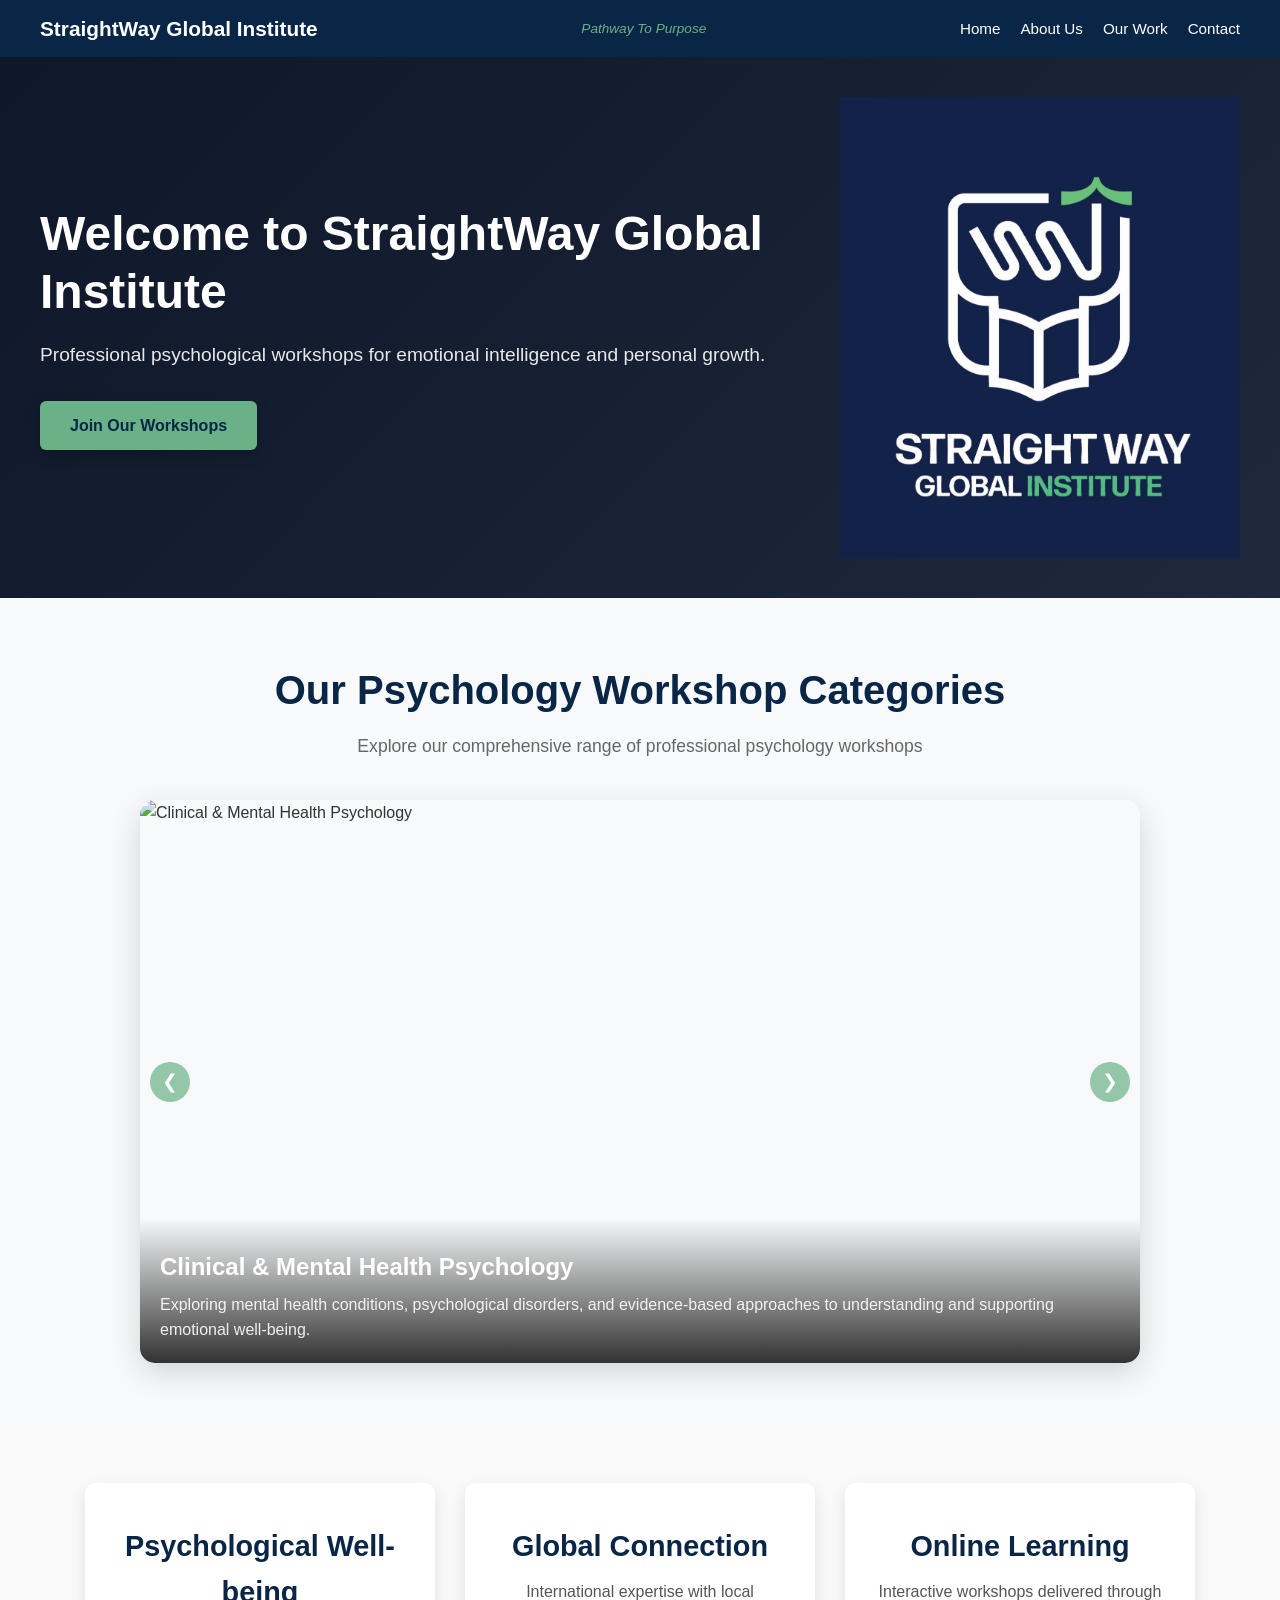
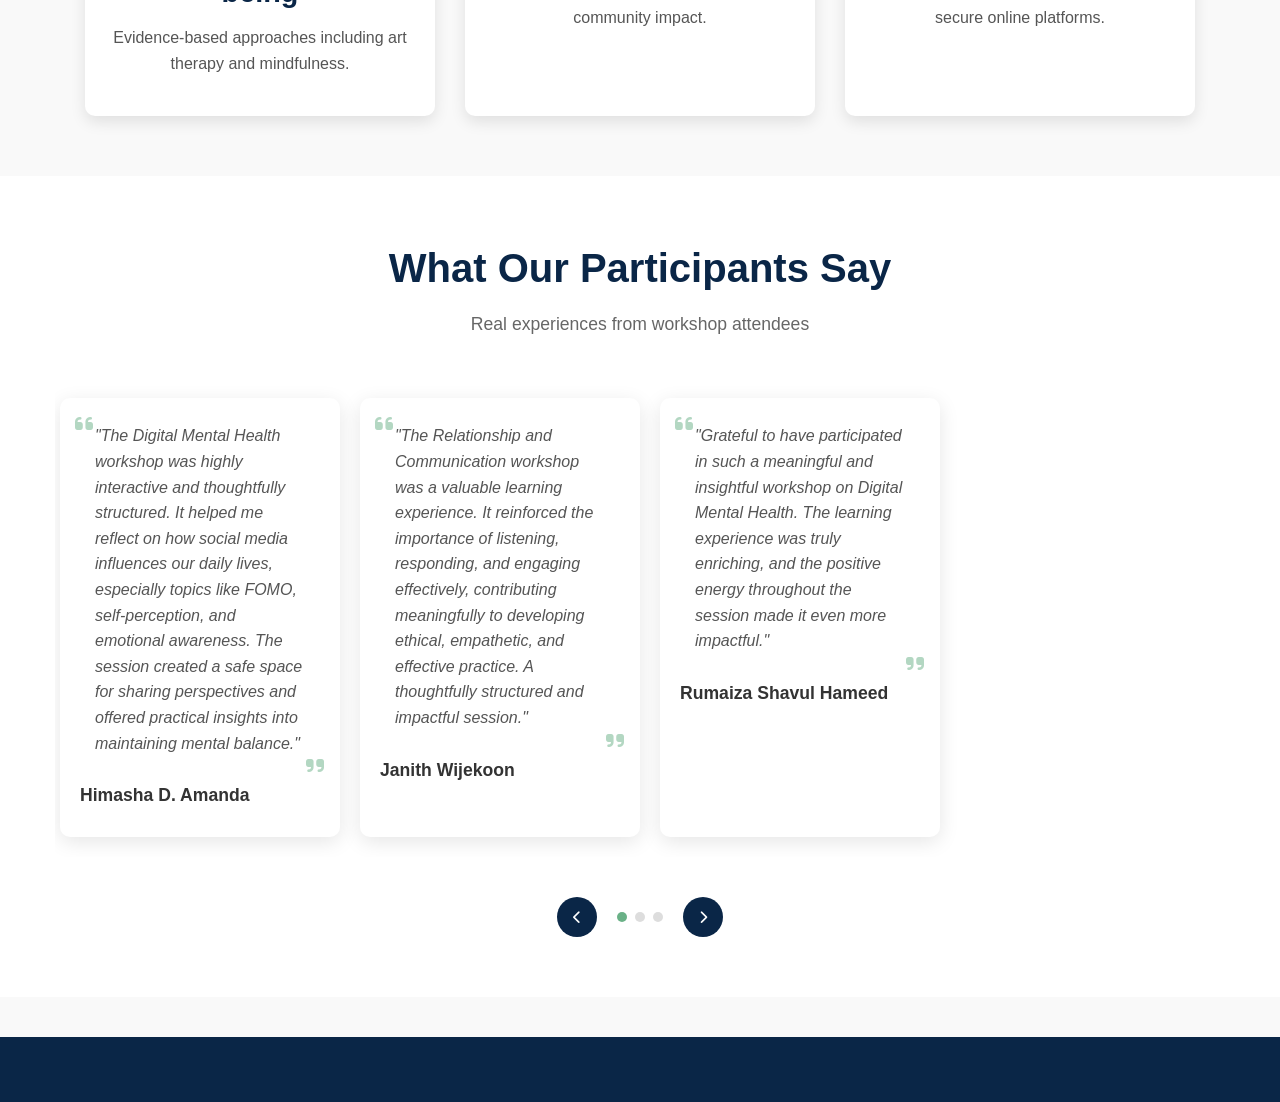
==== commit d02cf235: "with slide and reviews" ====
--- a/index.html
+++ b/index.html
@@ -37,48 +37,91 @@
         </div>
     </section>
 
-
-    <!-- Photo Slideshow Section -->
-    <!-- Replace the slideshow section with this: -->
+    <!-- Psychology Categories Slideshow Section -->
     <section class="slideshow-section">
         <div class="container">
-            <h2 class="section-title">Our Successful Sessions</h2>
-            <p class="section-subtitle">Glimpses from our past workshops and interactive sessions</p>
+            <h2 class="section-title">Our Psychology Workshop Categories</h2>
+            <p class="section-subtitle">Explore our comprehensive range of professional psychology workshops</p>
             
             <div class="slideshow-container">
-                <!-- Slide 1 - Using placeholder images -->
+                <!-- Slide 1 - Clinical & Mental Health Psychology -->
                 <div class="slide active">
-                    <img src="https://images.unsplash.com/photo-1516321318423-f06f85e504b3?ixlib=rb-4.0.3&auto=format&fit=crop&w=1000&q=80" alt="Art Therapy Workshop Session">
-                    <div class="slide-caption">
-                        <h3>Art Therapy Workshop</h3>
-                        <p>Participants engaging in creative expression for emotional healing</p>
-                    </div>
-                </div>
-                
-                <!-- Slide 2 -->
-                <div class="slide">
-                    <img src="https://images.unsplash.com/photo-1542744173-8e7e53415bb0?ixlib=rb-4.0.3&auto=format&fit=crop&w=1000&q=80" alt="Psychology Workshop Group">
-                    <div class="slide-caption">
-                        <h3>Group Psychology Session</h3>
-                        <p>Interactive discussion on mental health awareness</p>
-                    </div>
-                </div>
-                
-                <!-- Slide 3 -->
-                <div class="slide">
-                    <img src="https://images.unsplash.com/photo-1580894732444-8ecded7900cd?ixlib=rb-4.0.3&auto=format&fit=crop&w=1000&q=80" alt="SEN Training Workshop">
-                    <div class="slide-caption">
-                        <h3>SEN/SEND Training</h3>
-                        <p>Educators learning strategies for special needs education</p>
-                    </div>
-                </div>
-                
-                <!-- Slide 4 -->
-                <div class="slide">
-                    <img src="https://images.unsplash.com/photo-1553877522-43269d4ea984?ixlib=rb-4.0.3&auto=format&fit=crop&w=1000&q=80" alt="Certificate Distribution">
-                    <div class="slide-caption">
-                        <h3>Certificate Distribution</h3>
-                        <p>Celebrating participants' completion of workshops</p>
+                    <img src="https://images.unsplash.com/photo-1576091160550-2173dba999ef?ixlib=rb-4.0.3&auto=format&fit=crop&w=1000&q=80" alt="Clinical & Mental Health Psychology">
+                    <div class="slide-caption">
+                        <h3>Clinical & Mental Health Psychology</h3>
+                        <p>Exploring mental health conditions, psychological disorders, and evidence-based approaches to understanding and supporting emotional well-being.</p>
+                    </div>
+                </div>
+                
+                <!-- Slide 2 - Positive Psychology -->
+                <div class="slide">
+                    <img src="https://images.unsplash.com/photo-1506126613408-eca07ce68773?ixlib=rb-4.0.3&auto=format&fit=crop&w=1000&q=80" alt="Positive Psychology">
+                    <div class="slide-caption">
+                        <h3>Positive Psychology</h3>
+                        <p>Focusing on strengths, happiness, and human flourishing — practical tools to build a more meaningful and fulfilling life.</p>
+                    </div>
+                </div>
+                
+                <!-- Slide 3 - Developmental Psychology -->
+                <div class="slide">
+                    <img src="https://images.unsplash.com/photo-1484820540004-14229fe36ca4?ixlib=rb-4.0.3&auto=format&fit=crop&w=1000&q=80" alt="Developmental Psychology">
+                    <div class="slide-caption">
+                        <h3>Developmental Psychology</h3>
+                        <p>Understanding how humans grow, think, and behave across different life stages from childhood through adulthood.</p>
+                    </div>
+                </div>
+                
+                <!-- Slide 4 - Social Psychology -->
+                <div class="slide">
+                    <img src="https://images.unsplash.com/photo-1529156069898-49953e39b3ac?ixlib=rb-4.0.3&auto=format&fit=crop&w=1000&q=80" alt="Social Psychology">
+                    <div class="slide-caption">
+                        <h3>Social Psychology</h3>
+                        <p>Examining how relationships, communication, and social environments shape our thoughts, emotions, and behaviour.</p>
+                    </div>
+                </div>
+                
+                <!-- Slide 5 - Organisational & Workplace Psychology -->
+                <div class="slide">
+                    <img src="https://images.unsplash.com/photo-1552664730-d307ca884978?ixlib=rb-4.0.3&auto=format&fit=crop&w=1000&q=80" alt="Organisational & Workplace Psychology">
+                    <div class="slide-caption">
+                        <h3>Organisational & Workplace Psychology</h3>
+                        <p>Applying psychological principles to improve well-being, productivity, and healthy dynamics in professional environments.</p>
+                    </div>
+                </div>
+                
+                <!-- Slide 6 - Counselling & Therapeutic Approaches -->
+                <div class="slide">
+                    <img src="https://images.unsplash.com/photo-1573497019940-1c28c88b4f3e?ixlib=rb-4.0.3&auto=format&fit=crop&w=1000&q=80" alt="Counselling & Therapeutic Approaches">
+                    <div class="slide-caption">
+                        <h3>Counselling & Therapeutic Approaches</h3>
+                        <p>Introducing evidence-based therapeutic tools and creative methods to support healing, self-awareness, and personal growth.</p>
+                    </div>
+                </div>
+                
+                <!-- Slide 7 - Educational Psychology -->
+                <div class="slide">
+                    <img src="https://images.unsplash.com/photo-1503676260728-1c00da094a0b?ixlib=rb-4.0.3&auto=format&fit=crop&w=1000&q=80" alt="Educational Psychology">
+                    <div class="slide-caption">
+                        <h3>Educational Psychology</h3>
+                        <p>Exploring the psychology behind learning, motivation, and behaviour to support students, teachers, and educational settings.</p>
+                    </div>
+                </div>
+                
+                <!-- Slide 8 - Neuropsychology & Brain Science -->
+                <div class="slide">
+                    <img src="https://images.unsplash.com/photo-1559757175-5700dde675bc?ixlib=rb-4.0.3&auto=format&fit=crop&w=1000&q=80" alt="Neuropsychology & Brain Science">
+                    <div class="slide-caption">
+                        <h3>Neuropsychology & Brain Science</h3>
+                        <p>Understanding the connection between the brain, behaviour, and emotions through accessible and engaging neuroscience.</p>
+                    </div>
+                </div>
+                
+                <!-- Slide 9 - Art Therapy & Expressive Arts -->
+                <div class="slide">
+                    <img src="https://images.unsplash.com/photo-1460661419201-fd4cecdf8a8b?ixlib=rb-4.0.3&auto=format&fit=crop&w=1000&q=80" alt="Art Therapy & Expressive Arts">
+                    <div class="slide-caption">
+                        <h3>Art Therapy & Expressive Arts</h3>
+                        <p>Using creative expression through art, music, and movement as a therapeutic tool to explore emotions, reduce stress, and promote psychological healing.</p>
                     </div>
                 </div>
                 
@@ -86,13 +129,8 @@
                 <button class="slide-arrow prev-arrow">&#10094;</button>
                 <button class="slide-arrow next-arrow">&#10095;</button>
                 
-                <!-- Dots indicator -->
-                <div class="dots-container">
-                    <span class="dot active" data-slide="0"></span>
-                    <span class="dot" data-slide="1"></span>
-                    <span class="dot" data-slide="2"></span>
-                    <span class="dot" data-slide="3"></span>
-                </div>
+                <!-- Dots container (will be populated by JavaScript) -->
+                <div class="dots-container" id="slideshow-dots"></div>
             </div>
         </div>
     </section>
@@ -113,109 +151,51 @@
     </section>
 
     <!-- Testimonials Section -->
-    <!-- Replace the testimonials section with this: -->
+    <!-- Testimonials Section -->
     <section class="testimonials-section">
         <div class="container">
             <h2 class="section-title">What Our Participants Say</h2>
             <p class="section-subtitle">Real experiences from workshop attendees</p>
             
             <div class="testimonials-container">
-                <!-- Testimonial 1 -->
+                <!-- Testimonial 1 - Himasha D. Amanda -->
                 <div class="testimonial-card active-testimonial">
                     <div class="testimonial-content">
                         <i class="fas fa-quote-left quote-icon"></i>
-                        <p class="testimonial-text">The art therapy workshop was transformative! I learned practical techniques to manage stress and express emotions creatively. The facilitator was incredibly supportive.</p>
+                        <p class="testimonial-text">"The Digital Mental Health workshop was highly interactive and thoughtfully structured. It helped me reflect on how social media influences our daily lives, especially topics like FOMO, self-perception, and emotional awareness. The session created a safe space for sharing perspectives and offered practical insights into maintaining mental balance."</p>
                         <i class="fas fa-quote-right quote-icon"></i>
                     </div>
                     <div class="testimonial-author">
-                        <div class="author-image">
-                            <img src="https://randomuser.me/api/portraits/women/32.jpg" alt="Priya Silva">
+                        <div class="author-info">
+                            <h4>Himasha D. Amanda</h4>
                         </div>
-                        <div class="author-info">
-                            <h4>Priya Silva</h4>
-                            <p class="author-role">Teacher, Colombo</p>
-                            <div class="rating">
-                                <i class="fas fa-star"></i>
-                                <i class="fas fa-star"></i>
-                                <i class="fas fa-star"></i>
-                                <i class="fas fa-star"></i>
-                                <i class="fas fa-star"></i>
-                            </div>
-                        </div>
-                    </div>
-                </div>
-                
-                <!-- Testimonial 2 -->
+                    </div>
+                </div>
+                
+                <!-- Testimonial 2 - Janith Wijekoon -->
                 <div class="testimonial-card">
                     <div class="testimonial-content">
                         <i class="fas fa-quote-left quote-icon"></i>
-                        <p class="testimonial-text">As a parent of a child with special needs, the SEN workshop provided me with valuable strategies. The approach was compassionate and the information was practical.</p>
+                        <p class="testimonial-text">"The Relationship and Communication workshop was a valuable learning experience. It reinforced the importance of listening, responding, and engaging effectively, contributing meaningfully to developing ethical, empathetic, and effective practice. A thoughtfully structured and impactful session."</p>
                         <i class="fas fa-quote-right quote-icon"></i>
                     </div>
                     <div class="testimonial-author">
-                        <div class="author-image">
-                            <img src="https://randomuser.me/api/portraits/men/54.jpg" alt="David Rajapaksa">
+                        <div class="author-info">
+                            <h4>Janith Wijekoon</h4>
                         </div>
-                        <div class="author-info">
-                            <h4>David Rajapaksa</h4>
-                            <p class="author-role">Parent & Educator</p>
-                            <div class="rating">
-                                <i class="fas fa-star"></i>
-                                <i class="fas fa-star"></i>
-                                <i class="fas fa-star"></i>
-                                <i class="fas fa-star"></i>
-                                <i class="fas fa-star-half-alt"></i>
-                            </div>
-                        </div>
-                    </div>
-                </div>
-                
-                <!-- Testimonial 3 -->
+                    </div>
+                </div>
+                
+                <!-- Testimonial 3 - Rumaiza Shavul Hameed -->
                 <div class="testimonial-card">
                     <div class="testimonial-content">
                         <i class="fas fa-quote-left quote-icon"></i>
-                        <p class="testimonial-text">The mindfulness workshop helped me develop daily practices that significantly reduced my anxiety. Professional, insightful, and delivered with genuine care.</p>
+                        <p class="testimonial-text">"Grateful to have participated in such a meaningful and insightful workshop on Digital Mental Health. The learning experience was truly enriching, and the positive energy throughout the session made it even more impactful."</p>
                         <i class="fas fa-quote-right quote-icon"></i>
                     </div>
                     <div class="testimonial-author">
-                        <div class="author-image">
-                            <img src="https://randomuser.me/api/portraits/women/65.jpg" alt="Anjali Mendis">
-                        </div>
                         <div class="author-info">
-                            <h4>Anjali Mendis</h4>
-                            <p class="author-role">Psychology Student</p>
-                            <div class="rating">
-                                <i class="fas fa-star"></i>
-                                <i class="fas fa-star"></i>
-                                <i class="fas fa-star"></i>
-                                <i class="fas fa-star"></i>
-                                <i class="fas fa-star"></i>
-                            </div>
-                        </div>
-                    </div>
-                </div>
-                
-                <!-- Testimonial 4 -->
-                <div class="testimonial-card">
-                    <div class="testimonial-content">
-                        <i class="fas fa-quote-left quote-icon"></i>
-                        <p class="testimonial-text">Our school arranged a custom workshop for teachers. The strategies shared have improved our classroom management and student engagement significantly.</p>
-                        <i class="fas fa-quote-right quote-icon"></i>
-                    </div>
-                    <div class="testimonial-author">
-                        <div class="author-image">
-                            <img src="https://randomuser.me/api/portraits/women/44.jpg" alt="Ms. Fernando">
-                        </div>
-                        <div class="author-info">
-                            <h4>Ms. Fernando</h4>
-                            <p class="author-role">School Principal</p>
-                            <div class="rating">
-                                <i class="fas fa-star"></i>
-                                <i class="fas fa-star"></i>
-                                <i class="fas fa-star"></i>
-                                <i class="fas fa-star"></i>
-                                <i class="fas fa-star"></i>
-                            </div>
+                            <h4>Rumaiza Shavul Hameed</h4>
                         </div>
                     </div>
                 </div>
@@ -227,56 +207,42 @@
                     <span class="testimonial-dot active" data-index="0"></span>
                     <span class="testimonial-dot" data-index="1"></span>
                     <span class="testimonial-dot" data-index="2"></span>
-                    <span class="testimonial-dot" data-index="3"></span>
                 </div>
                 <button class="testimonial-nav-btn next-btn"><i class="fas fa-chevron-right"></i></button>
             </div>
         </div>
     </section>
 </main>
+
 <footer>
     <p id="copyright-text"></p>
     <div class="footer-social" id="footer-social"></div>
 </footer>
 
+<!-- Workshop Modal -->
+<div id="workshopModal" class="modal">
+    <div class="modal-content">
+        <span class="close-modal" onclick="closeModal()">&times;</span>
+        <div class="modal-header">
+            <h3 id="modalWorkshopTitle"></h3>
+            <p id="modalWorkshopMeta"></p>
+        </div>
+        <div class="modal-gallery-container">
+            <div class="modal-main-image">
+                <img id="modalMainImage" src="" alt="Workshop Image">
+                <button class="modal-arrow prev" onclick="changeImage(-1)">&#10094;</button>
+                <button class="modal-arrow next" onclick="changeImage(1)">&#10095;</button>
+            </div>
+            <div class="modal-thumbnails" id="modalThumbnails"></div>
+        </div>
+        <div class="modal-description">
+            <h4><i class="fas fa-info-circle"></i> Workshop Details</h4>
+            <p id="modalWorkshopDescription"></p>
+        </div>
+    </div>
+</div>
 
 <script src="https://cdn.jsdelivr.net/npm/@supabase/supabase-js@2"></script>
-
-<script>
-    document.addEventListener('DOMContentLoaded', async function() {
-        try {
-            const { data, error } = await supabase
-                .from('site_settings')
-                .select('contact_email, contact_address, facebook_url, instagram_url, whatsapp_url, linkedin_url, copyright_text')
-                .eq('id', 1)
-                .single();
-            
-            if (error) throw error;
-            
-            // Update footer
-            document.getElementById('copyright-text').textContent = data.copyright_text || '� 2026 StraightWay Global Institute. All Rights Reserved.';
-            document.getElementById('footer-address').innerHTML = data.contact_address;
-            
-            // Footer social icons
-            const socialLinks = [];
-            if (data.facebook_url) socialLinks.push({ url: data.facebook_url, icon: 'fab fa-facebook' });
-            if (data.instagram_url) socialLinks.push({ url: data.instagram_url, icon: 'fab fa-instagram' });
-            if (data.whatsapp_url) socialLinks.push({ url: data.whatsapp_url, icon: 'fab fa-whatsapp' });
-            if (data.linkedin_url) socialLinks.push({ url: data.linkedin_url, icon: 'fab fa-linkedin' });
-            
-            // Add email
-            socialLinks.push({ url: `mailto:${data.contact_email}`, icon: 'fas fa-envelope' });
-            
-            document.getElementById('footer-social').innerHTML = socialLinks.map(social => 
-                `<a href="${social.url}" target="_blank"><i class="${social.icon}"></i></a>`
-            ).join('');
-            
-        } catch (error) {
-            console.error('Error loading footer:', error);
-        }
-    });
-</script>
-
 <script src="assets/js/script.js"></script>
 </body>
-</html>+</html>
--- a/assets/css/style.css
+++ b/assets/css/style.css
@@ -1,1939 +1,2167 @@
-/* -----------------------------
-   RESET & BASE
------------------------------ */
-* {
-    margin: 0;
-    padding: 0;
-    box-sizing: border-box;
-}
-
-body {
-    font-family: 'Roboto', sans-serif;
-    line-height: 1.6;
-    color: #333;
-    background-color: #f9f9f9;
-    overflow-x: hidden;
-}
-
-a {
-    text-decoration: none;
-    color: inherit;
-}
-
-img {
-    max-width: 100%;
-    display: block;
-    height: auto;
-}
-
-/* -----------------------------
-   HEADER / NAVIGATION
------------------------------ */
-header {
-    background-color: #0a2647;
-    color: #fff;
-    padding: 15px 20px;
-    position: sticky;
-    top: 0;
-    z-index: 1000;
-}
-
-nav {
-    display: flex;
-    justify-content: space-between;
-    align-items: center;
-    max-width: 1200px;
-    margin: auto;
-    flex-wrap: wrap;
-}
-
-nav .logo {
-    font-weight: bold;
-    font-size: 1.3rem;
-    line-height: 1.3;
-}
-
-nav ul {
-    display: flex;
-    gap: 20px;
-    list-style: none;
-    flex-wrap: wrap;
-}
-
-nav ul li a {
-    color: #fff;
-    font-weight: 500;
-    transition: 0.3s;
-    font-size: 0.95rem;
-}
-
-nav ul li a:hover {
-    color: #6ab187;
-}
-
-.tagline {
-    font-size: 0.85rem;
-    font-style: italic;
-    color: #6ab187;
-    margin-left: 10px;
-}
-
-/* Mobile Navigation */
-@media (max-width: 767px) {
-    nav {
-        flex-direction: column;
-        gap: 12px;
-        text-align: center;
-    }
-    
-    nav .logo {
-        font-size: 1.2rem;
-    }
-    
-    .tagline {
-        margin-left: 0;
-        margin-top: 2px;
-        font-size: 0.8rem;
-    }
-    
-    nav ul {
-        gap: 15px;
-        justify-content: center;
-        width: 100%;
-    }
-    
-    nav ul li a {
-        font-size: 0.9rem;
-        padding: 5px 0;
-    }
-}
-
-/* -----------------------------
-   HERO SECTION
------------------------------ */
-.hero {
-    min-height: 60vh;
-    background: linear-gradient(135deg, #111, #333);
-    color: #fff;
-    display: flex;
-    align-items: center;
-    justify-content: center;
-    padding: 40px 20px;
-}
-
-.hero-content {
-    display: flex;
-    align-items: center;
-    justify-content: space-between;
-    max-width: 1200px;
-    width: 100%;
-    gap: 40px;
-}
-
-.hero-text {
-    flex: 1;
-    text-align: left;
-}
-
-.hero-text h1 {
-    font-size: clamp(2rem, 5vw, 3rem);
-    margin-bottom: 20px;
-    line-height: 1.2;
-}
-
-.hero-text p {
-    font-size: clamp(1rem, 2vw, 1.2rem);
-    margin-bottom: 30px;
-    opacity: 0.9;
-}
-
-.hero-text .btn {
-    background-color: #6ab187;
-    color: #0a2647;
-    padding: 12px 30px;
-    border-radius: 5px;
-    font-weight: bold;
-    display: inline-block;
-    transition: 0.3s;
-}
-
-.hero-text .btn:hover {
-    background-color: #5a9e76;
-    transform: translateY(-2px);
-}
-
-.hero-logo-container {
-    flex: 1;
-    display: flex;
-    align-items: center;
-    justify-content: flex-end;
-    max-width: 400px;
-}
-
-.hero-logo {
-    width: 100%;
-    height: auto;
-    object-fit: contain;
-    animation: floatLogo 6s ease-in-out infinite;
-    opacity: 0;
-    animation: fadeIn 1.5s ease forwards, floatLogo 6s ease-in-out infinite;
-}
-
-@keyframes fadeIn {
-    to { opacity: 1; }
-}
-
-@keyframes floatLogo {
-    0% { transform: translateY(0) scale(1); }
-    50% { transform: translateY(-10px) scale(1.05); }
-    100% { transform: translateY(0) scale(1); }
-}
-
-/* Hero Mobile */
-@media (max-width: 768px) {
-    .hero {
-        min-height: auto;
-        padding: 60px 20px;
-    }
-    
-    .hero-content {
-        flex-direction: column;
-        text-align: center;
-        gap: 30px;
-    }
-    
-    .hero-text {
-        text-align: center;
-    }
-    
-    .hero-text h1 {
-        font-size: 1.8rem;
-    }
-    
-    .hero-text p {
-        font-size: 1rem;
-    }
-    
-    .hero-logo-container {
-        justify-content: center;
-        max-width: 250px;
-        margin: 0 auto;
-    }
-}
-
-/* -----------------------------
-   FEATURES SECTION
------------------------------ */
-.features {
-    display: flex;
-    flex-direction: column;
-    gap: 30px;
-    padding: 60px 20px;
-    max-width: 1200px;
-    margin: auto;
-    text-align: center;
-}
-
-.feature {
-    background-color: #fff;
-    padding: 30px 20px;
-    border-radius: 10px;
-    box-shadow: 0 6px 15px rgba(0,0,0,0.1);
-    transition: transform 0.3s, box-shadow 0.3s;
-}
-
-.feature:hover {
-    transform: translateY(-5px);
-    box-shadow: 0 10px 20px rgba(10, 38, 71, 0.15);
-}
-
-.feature h2 {
-    font-size: 1.8rem;
-    margin-bottom: 10px;
-    color: #0a2647;
-}
-
-.feature p {
-    font-size: 1rem;
-    color: #555;
-}
-
-/* Features Desktop */
-@media(min-width: 768px){
-    .features {
-        flex-direction: row;
-        justify-content: center;
-        gap: 30px;
-    }
-    
-    .feature {
-        flex: 1;
-        max-width: 350px;
-        padding: 40px 25px;
-    }
-}
-
-/* -----------------------------
-   SLIDESHOW SECTION
------------------------------ */
-.slideshow-section {
-    padding: 60px 15px;
-    background-color: #f8f9fa;
-}
-
-.section-title {
-    text-align: center;
-    font-size: clamp(2rem, 5vw, 2.5rem);
-    color: #0a2647;
-    margin-bottom: 10px;
-    padding: 0 10px;
-}
-
-.section-subtitle {
-    text-align: center;
-    color: #666;
-    margin-bottom: 40px;
-    font-size: clamp(0.9rem, 2vw, 1.1rem);
-    padding: 0 15px;
-}
-
-.slideshow-container {
-    max-width: 1000px;
-    margin: 0 auto;
-    position: relative;
-    overflow: hidden;
-    border-radius: 15px;
-    box-shadow: 0 10px 30px rgba(0,0,0,0.15);
-}
-
-.slide {
-    display: none;
-    position: relative;
-    animation: fadeIn 1s ease;
-}
-
-.slide.active {
-    display: block;
-}
-
-.slide img {
-    width: 100%;
-    height: auto;
-    aspect-ratio: 16/9;
-    object-fit: cover;
-}
-
-.slide-caption {
-    position: absolute;
-    bottom: 0;
-    left: 0;
-    right: 0;
-    background: linear-gradient(transparent, rgba(0,0,0,0.8));
-    color: white;
-    padding: 30px 20px 20px;
-}
-
-.slide-caption h3 {
-    font-size: clamp(1.2rem, 3vw, 1.5rem);
-    margin-bottom: 5px;
-}
-
-.slide-caption p {
-    font-size: clamp(0.9rem, 2vw, 1rem);
-    opacity: 0.9;
-}
-
-.slide-arrow {
-    position: absolute;
-    top: 50%;
-    transform: translateY(-50%);
-    background-color: rgba(106, 177, 135, 0.7);
-    color: white;
-    border: none;
-    padding: 10px;
-    cursor: pointer;
-    font-size: 1.2rem;
-    transition: background-color 0.3s;
-    border-radius: 50%;
-    width: 40px;
-    height: 40px;
-    display: flex;
-    align-items: center;
-    justify-content: center;
-}
-
-.slide-arrow:hover {
-    background-color: rgba(90, 158, 118, 0.9);
-}
-
-.prev-arrow { left: 10px; }
-.next-arrow { right: 10px; }
-
-.dots-container {
-    position: absolute;
-    bottom: 15px;
-    left: 50%;
-    transform: translateX(-50%);
-    display: flex;
-    gap: 8px;
-    flex-wrap: wrap;
-    justify-content: center;
-}
-
-.dot {
-    width: 10px;
-    height: 10px;
-    background-color: rgba(255,255,255,0.5);
-    border-radius: 50%;
-    cursor: pointer;
-    transition: background-color 0.3s;
-}
-
-.dot.active, .dot:hover {
-    background-color: white;
-}
-
-/* Slideshow Mobile */
-@media (max-width: 767px) {
-    .slideshow-section {
-        padding: 40px 10px;
-    }
-    
-    .slide-caption {
-        padding: 20px 15px 15px;
-    }
-    
-    .slide-caption h3 {
-        font-size: 1.1rem;
-    }
-    
-    .slide-caption p {
-        font-size: 0.85rem;
-    }
-    
-    .slide-arrow {
-        width: 35px;
-        height: 35px;
-        font-size: 1rem;
-    }
-    
-    .dots-container {
-        bottom: 10px;
-        gap: 6px;
-    }
-    
-    .dot {
-        width: 8px;
-        height: 8px;
-    }
-}
-
-@keyframes fadeIn {
-    from { opacity: 0.7; }
-    to { opacity: 1; }
-}
-
-/* -----------------------------
-   TESTIMONIALS SECTION
------------------------------ */
-.testimonials-section {
-    padding: 60px 15px;
-    background-color: white;
-}
-
-.testimonials-container {
-    max-width: 1200px;
-    margin: 0 auto 40px;
-    display: flex;
-    overflow-x: auto;
-    gap: 20px;
-    scroll-behavior: smooth;
-    padding: 20px 5px;
-    scrollbar-width: none;
-    -ms-overflow-style: none;
-}
-
-.testimonials-container::-webkit-scrollbar {
-    display: none;
-}
-
-.testimonial-card {
-    flex: 0 0 100%;
-    min-width: 280px;
-    background-color: #fff;
-    border-radius: 10px;
-    box-shadow: 0 5px 20px rgba(0,0,0,0.1);
-    padding: 25px 20px;
-    transition: transform 0.3s;
-    scroll-snap-align: start;
-}
-
-.testimonial-card:hover {
-    transform: translateY(-5px);
-}
-
-.testimonial-content {
-    position: relative;
-    margin-bottom: 25px;
-}
-
-.quote-icon {
-    color: #6ab187;
-    font-size: 1.3rem;
-    opacity: 0.5;
-}
-
-.quote-icon:first-child {
-    position: absolute;
-    top: -10px;
-    left: -5px;
-}
-
-.quote-icon:last-child {
-    position: absolute;
-    bottom: -20px;
-    right: -5px;
-}
-
-.testimonial-text {
-    font-size: 1rem;
-    line-height: 1.6;
-    color: #555;
-    font-style: italic;
-    padding: 0 15px;
-}
-
-.testimonial-author {
-    display: flex;
-    align-items: center;
-    gap: 15px;
-    flex-wrap: wrap;
-}
-
-.author-image {
-    width: 50px;
-    height: 50px;
-    border-radius: 50%;
-    overflow: hidden;
-    border: 3px solid #6ab187;
-}
-
-.author-image img {
-    width: 100%;
-    height: 100%;
-    object-fit: cover;
-}
-
-.author-info h4 {
-    color: #333;
-    margin-bottom: 3px;
-    font-size: 1.1rem;
-}
-
-.author-role {
-    color: #666;
-    font-size: 0.85rem;
-    margin-bottom: 3px;
-}
-
-.rating {
-    color: #ffd700;
-    font-size: 0.9rem;
-}
-
-.testimonial-nav {
-    display: flex;
-    justify-content: center;
-    align-items: center;
-    gap: 20px;
-    margin-top: 30px;
-    flex-wrap: wrap;
-}
-
-.testimonial-nav-btn {
-    background-color: #0a2647;
-    color: white;
-    border: none;
-    width: 40px;
-    height: 40px;
-    border-radius: 50%;
-    cursor: pointer;
-    display: flex;
-    align-items: center;
-    justify-content: center;
-    transition: background-color 0.3s;
-}
-
-.testimonial-nav-btn:hover {
-    background-color: #08213a;
-}
-
-.testimonial-dots {
-    display: flex;
-    gap: 8px;
-    flex-wrap: wrap;
-    justify-content: center;
-}
-
-.testimonial-dot {
-    width: 10px;
-    height: 10px;
-    background-color: #ddd;
-    border-radius: 50%;
-    cursor: pointer;
-    transition: background-color 0.3s;
-}
-
-.testimonial-dot.active, .testimonial-dot:hover {
-    background-color: #6ab187;
-}
-
-/* Testimonials Responsive */
-@media (min-width: 768px) and (max-width: 1023px) {
-    .testimonial-card {
-        flex: 0 0 calc(50% - 10px);
-    }
-}
-
-@media (min-width: 1024px) {
-    .testimonial-card {
-        flex: 0 0 calc(25% - 15px);
-    }
-}
-
-@media (max-width: 767px) {
-    .testimonials-section {
-        padding: 40px 10px;
-    }
-    
-    .testimonial-card {
-        padding: 20px 15px;
-    }
-    
-    .testimonial-text {
-        font-size: 0.95rem;
-        padding: 0 10px;
-    }
-    
-    .testimonial-nav {
-        gap: 15px;
-    }
-    
-    .testimonial-nav-btn {
-        width: 35px;
-        height: 35px;
-    }
-}
-
-/* -----------------------------
-   ABOUT PAGE
------------------------------ */
-.about {
-    padding: 60px 20px;
-    max-width: 1000px;
-    margin: auto;
-}
-
-.about h1 {
-    font-size: clamp(2rem, 5vw, 2.5rem);
-    margin-bottom: 25px;
-    color: #0a2647;
-    text-align: center;
-}
-
-.about h2 {
-    font-size: clamp(1.5rem, 4vw, 1.8rem);
-    margin-top: 25px;
-    margin-bottom: 15px;
-    color: #2d5016;
-}
-
-.about p {
-    font-size: 1rem;
-    margin-bottom: 15px;
-    color: #555;
-}
-
-.mission-list {
-    list-style-type: none;
-    margin: 15px 0 25px 0;
-    padding-left: 20px;
-    text-align: left;
-}
-
-.mission-list li {
-    margin-bottom: 8px;
-    padding-left: 25px;
-    position: relative;
-    word-break: break-word;
-}
-
-.mission-list li:before {
-    content: "✓";
-    position: absolute;
-    left: 0;
-    color: #6ab187;
-    font-weight: bold;
-}
-
-/* Team Members */
-.team-member {
-    display: flex;
-    align-items: center;
-    gap: 30px;
-    margin-bottom: 40px;
-    padding: 25px;
-    background: #f9f9f9;
-    border-radius: 12px;
-    box-shadow: 0 4px 12px rgba(0,0,0,0.06);
-    border-left: 4px solid #6ab187;
-}
-
-.team-photo {
-    width: 200px;
-    height: 240px;
-    object-fit: cover;
-    object-position: center top;
-    border-radius: 12px;
-    box-shadow: 0 4px 10px rgba(0,0,0,0.1);
-}
-
-.team-info {
-    flex: 1;
-}
-
-.team-info h3 {
-    color: #0a2647;
-    margin-bottom: 8px;
-    font-size: 1.3rem;
-}
-
-.team-info .name {
-    font-weight: bold;
-    margin-bottom: 8px;
-    font-size: 1.1rem;
-    color: #333;
-}
-
-.team-info p {
-    margin-bottom: 5px;
-    color: #555;
-    line-height: 1.5;
-}
-
-/* Team Mobile */
-@media (max-width: 768px) {
-    .team-member {
-        flex-direction: column;
-        text-align: center;
-        padding: 20px 15px;
-        gap: 20px;
-    }
-    
-    .team-photo {
-        width: 180px;
-        height: 220px;
-    }
-    
-    .team-info {
-        text-align: center;
-    }
-    
-    .team-info h3 {
-        font-size: 1.2rem;
-    }
-}
-
-/* -----------------------------
-   CPD SECTION
------------------------------ */
-.cpd-approved {
-    display: flex;
-    align-items: center;
-    justify-content: space-between;
-    gap: 30px;
-    margin: 30px 0;
-    padding: 25px;
-    background-color: #eef5ff;
-    border-left: 5px solid #003366;
-    border-radius: 10px;
-    box-shadow: 0 4px 12px rgba(0,0,0,0.06);
-}
-
-.cpd-text {
-    flex: 1;
-    font-size: 16px;
-}
-
-.cpd-text p {
-    margin: 0;
-}
-
-.cpd-logo img {
-    max-width: 200px;
-    height: auto;
-}
-
-/* CPD Mobile */
-@media (max-width: 768px) {
-    .cpd-approved {
-        flex-direction: column;
-        text-align: center;
-        padding: 20px 15px;
-        gap: 20px;
-    }
-    
-    .cpd-logo img {
-        max-width: 150px;
-        margin: 0 auto;
-    }
-}
-
-/* -----------------------------
-   CONTACT PAGE
------------------------------ */
-.contact {
-    padding: 60px 20px;
-    max-width: 1200px;
-    margin: auto;
-}
-
-.contact h1 {
-    text-align: center;
-    margin-bottom: 40px;
-    color: #0a2647;
-    font-size: clamp(2rem, 6vw, 2.8rem);
-}
-
-.contact-grid {
-    display: grid;
-    grid-template-columns: 1fr;
-    gap: 40px;
-    margin-bottom: 60px;
-}
-
-@media (min-width: 992px) {
-    .contact-grid {
-        grid-template-columns: 1fr 1fr;
-        gap: 50px;
-    }
-}
-
-.contact-form-section h2,
-.contact-info-section h2 {
-    font-size: clamp(1.5rem, 4vw, 2rem);
-    color: #333;
-    margin-bottom: 25px;
-    padding-bottom: 10px;
-    border-bottom: 3px solid #6ab187;
-    display: inline-block;
-}
-
-/* Form */
-.form-group {
-    margin-bottom: 20px;
-}
-
-.form-group label {
-    display: block;
-    margin-bottom: 5px;
-    font-weight: 500;
-    color: #555;
-    font-size: 0.95rem;
-}
-
-.form-group input,
-.form-group select,
-.form-group textarea {
-    width: 100%;
-    padding: 12px;
-    border: 2px solid #e0e0e0;
-    border-radius: 8px;
-    font-size: 1rem;
-    transition: border-color 0.3s;
-    font-family: 'Roboto', sans-serif;
-}
-
-.form-group input:focus,
-.form-group select:focus,
-.form-group textarea:focus {
-    outline: none;
-    border-color: #6ab187;
-}
-
-.btn-submit {
-    background: linear-gradient(135deg, #6ab187, #5a9e76);
-    color: white;
-    border: none;
-    padding: 14px 25px;
-    border-radius: 8px;
-    font-size: 1rem;
-    font-weight: 600;
-    cursor: pointer;
-    transition: all 0.3s;
-    display: flex;
-    align-items: center;
-    justify-content: center;
-    gap: 8px;
-    width: 100%;
-}
-
-.btn-submit:hover {
-    background: linear-gradient(135deg, #5a9e76, #4a8e66);
-    transform: translateY(-2px);
-    box-shadow: 0 5px 15px rgba(106, 177, 135, 0.3);
-}
-
-/* Contact Info Box */
-.contact-info-box {
-    background: #f8f9fa;
-    padding: 25px 20px;
-    border-radius: 12px;
-    margin-bottom: 30px;
-    box-shadow: 0 5px 15px rgba(0,0,0,0.05);
-}
-
-.contact-item {
-    display: flex;
-    gap: 15px;
-    margin-bottom: 25px;
-    padding-bottom: 20px;
-    border-bottom: 1px solid #e0e0e0;
-    flex-wrap: wrap;
-}
-
-.contact-item:last-child {
-    margin-bottom: 0;
-    padding-bottom: 0;
-    border-bottom: none;
-}
-
-.contact-icon {
-    width: 45px;
-    height: 45px;
-    background: #0a2647;
-    color: white;
-    border-radius: 50%;
-    display: flex;
-    align-items: center;
-    justify-content: center;
-    font-size: 1.1rem;
-    flex-shrink: 0;
-}
-
-.contact-details {
-    flex: 1;
-    min-width: 200px;
-}
-
-.contact-details h3 {
-    font-size: 1.2rem;
-    color: #333;
-    margin-bottom: 5px;
-}
-
-.contact-link {
-    color: #0a2647;
-    font-size: 1rem;
-    font-weight: 500;
-    text-decoration: none;
-    display: inline-block;
-    margin-bottom: 3px;
-    transition: color 0.3s;
-    word-break: break-all;
-}
-
-.contact-link:hover {
-    color: #08213a;
-    text-decoration: underline;
-}
-
-/* Social Media */
-.social-media-section {
-    background: #f8f9fa;
-    padding: 25px 20px;
-    border-radius: 12px;
-    margin-bottom: 30px;
-    box-shadow: 0 5px 15px rgba(0,0,0,0.05);
-}
-
-.social-media-section h3 {
-    font-size: 1.4rem;
-    color: #333;
-    margin-bottom: 10px;
-}
-
-.social-links {
-    display: grid;
-    grid-template-columns: repeat(2, 1fr);
-    gap: 12px;
-    margin-top: 20px;
-}
-
-.social-link {
-    display: flex;
-    align-items: center;
-    gap: 8px;
-    padding: 12px 10px;
-    border-radius: 8px;
-    text-decoration: none;
-    color: white;
-    font-weight: 500;
-    font-size: 0.9rem;
-    transition: all 0.3s;
-}
-
-.social-link i {
-    font-size: 1.1rem;
-    width: 20px;
-    text-align: center;
-}
-
-.social-link span {
-    flex: 1;
-    white-space: nowrap;
-    overflow: hidden;
-    text-overflow: ellipsis;
-}
-
-.social-link:hover {
-    transform: translateY(-3px);
-    box-shadow: 0 5px 15px rgba(0,0,0,0.2);
-}
-
-/* Social Media Colors */
-.social-link.facebook { background: #1877f2; }
-.social-link.instagram { background: linear-gradient(45deg, #405de6, #5851db, #833ab4, #c13584, #e1306c, #fd1d1d); }
-.social-link.whatsapp { background: #25d366; }
-.social-link.email { background: #ea4335; }
-.social-link.linkedin { background: #0077B5; }
-
-/* WhatsApp Button */
-.whatsapp-float {
-    margin: 25px 0;
-}
-
-.whatsapp-btn {
-    display: flex;
-    align-items: center;
-    justify-content: center;
-    gap: 10px;
-    background: #25d366;
-    color: white;
-    padding: 15px 20px;
-    border-radius: 50px;
-    text-decoration: none;
-    font-weight: 600;
-    font-size: 1rem;
-    transition: all 0.3s;
-    box-shadow: 0 4px 15px rgba(37, 211, 102, 0.3);
-}
-
-.whatsapp-btn:hover {
-    background: #1da851;
-    transform: translateY(-3px);
-    box-shadow: 0 6px 20px rgba(37, 211, 102, 0.4);
-}
-
-.whatsapp-btn i {
-    font-size: 1.3rem;
-}
-
-/* Quick Links */
-.quick-links {
-    background: #f8f9fa;
-    padding: 25px 20px;
-    border-radius: 12px;
-    box-shadow: 0 5px 15px rgba(0,0,0,0.05);
-}
-
-.quick-links h3 {
-    font-size: 1.4rem;
-    color: #333;
-    margin-bottom: 15px;
-}
-
-.quick-links ul {
-    list-style: none;
-}
-
-.quick-links li {
-    margin-bottom: 12px;
-    display: flex;
-    align-items: flex-start;
-    gap: 10px;
-    color: #555;
-    font-size: 0.95rem;
-}
-
-.quick-links i {
-    color: #6ab187;
-    margin-top: 3px;
-    flex-shrink: 0;
-}
-
-/* Direct Contact Note */
-.direct-contact-note {
-    background: #e8f5e9;
-    padding: 20px;
-    border-radius: 8px;
-    margin: 30px 0;
-    text-align: center;
-}
-
-.direct-contact-note p {
-    margin: 8px 0;
-    font-size: 1rem;
-    word-break: break-word;
-}
-
-.direct-contact-note a {
-    color: #0a2647;
-    font-weight: bold;
-    text-decoration: underline;
-}
-
-/* Contact Mobile */
-@media (max-width: 767px) {
-    .contact {
-        padding: 40px 15px;
-    }
-    
-    .contact h1 {
-        font-size: 2rem;
-        margin-bottom: 30px;
-    }
-    
-    .contact-info-box,
-    .social-media-section,
-    .quick-links {
-        padding: 20px 15px;
-    }
-    
-    .contact-item {
-        flex-direction: column;
-        align-items: center;
-        text-align: center;
-        gap: 10px;
-    }
-    
-    .contact-details {
-        text-align: center;
-    }
-    
-    .contact-icon {
-        margin: 0 auto;
-    }
-    
-    .social-links {
-        grid-template-columns: 1fr;
-        gap: 10px;
-    }
-    
-    .social-link {
-        padding: 12px;
-        justify-content: center;
-    }
-    
-    .social-link span {
-        white-space: normal;
-    }
-    
-    .whatsapp-btn {
-        padding: 12px 15px;
-    }
-    
-    .whatsapp-btn span {
-        font-size: 0.95rem;
-    }
-    
-    .direct-contact-note {
-        padding: 15px;
-    }
-    
-    .direct-contact-note p {
-        font-size: 0.95rem;
-    }
-}
-
-/* Small Phones */
-@media (max-width: 380px) {
-    .hero-text h1 {
-        font-size: 1.5rem;
-    }
-    
-    .feature h2 {
-        font-size: 1.5rem;
-    }
-    
-    .section-title {
-        font-size: 1.8rem;
-    }
-    
-    .team-photo {
-        width: 150px;
-        height: 180px;
-    }
-    
-    .social-link {
-        font-size: 0.85rem;
-        padding: 10px;
-    }
-}
-
-/* -----------------------------
-   FOOTER
------------------------------ */
-footer {
-    background-color: #0a2647;
-    color: #fff;
-    text-align: center;
-    padding: 25px 15px;
-    margin-top: 40px;
-    font-size: 0.9rem;
-}
-
-footer p {
-    margin-bottom: 10px;
-    word-break: break-word;
-}
-
-footer .address {
-    font-size: 0.8rem;
-    color: #ccc;
-    margin-top: 10px;
-}
-
-.footer-social {
-    margin-top: 15px;
-    display: flex;
-    justify-content: center;
-    gap: 20px;
-    flex-wrap: wrap;
-}
-
-.footer-social a {
-    color: white;
-    font-size: 1.3rem;
-    transition: transform 0.3s, color 0.3s;
-}
-
-.footer-social a:hover {
-    transform: translateY(-3px);
-    color: #6ab187;
-}
-
-/* Footer Mobile */
-@media (max-width: 767px) {
-    footer {
-        padding: 20px 10px;
-        font-size: 0.85rem;
-    }
-    
-    .footer-social {
-        gap: 15px;
-    }
-    
-    .footer-social a {
-        font-size: 1.2rem;
-    }
-}
-
-/* -----------------------------
-   UTILITY CLASSES
------------------------------ */
-.container {
-    width: 100%;
-    max-width: 1200px;
-    margin: 0 auto;
-    padding: 0 15px;
-}
-
-.highlight {
-    color: #6ab187;
-    font-weight: bold;
-}
-
-.btn-outline {
-    border: 2px solid #0a2647;
-    color: #0a2647;
-    background: transparent;
-    padding: 10px 25px;
-    border-radius: 5px;
-    display: inline-block;
-    transition: 0.3s;
-}
-
-.btn-outline:hover {
-    background: #0a2647;
-    color: white;
-}
-
-/* Fix for very small devices */
-@media (max-width: 320px) {
-    nav ul {
-        gap: 8px;
-    }
-    
-    nav ul li a {
-        font-size: 0.8rem;
-    }
-    
-    .hero-text h1 {
-        font-size: 1.3rem;
-    }
-    
-    .feature {
-        padding: 20px 15px;
-    }
-    
-    .testimonial-card {
-        min-width: 240px;
-        padding: 15px;
-    }
-}
-
-/* -----------------------------
-   OUR WORK PAGE
------------------------------ */
-.work-page {
-    padding: 60px 20px;
-    max-width: 1200px;
-    margin: 0 auto;
-}
-
-.work-page h1 {
-    text-align: center;
-    color: #0a2647;
-    font-size: clamp(2rem, 5vw, 2.8rem);
-    margin-bottom: 10px;
-}
-
-.page-subtitle {
-    text-align: center;
-    color: #666;
-    font-size: 1.1rem;
-    margin-bottom: 50px;
-}
-
-/* Section Headers */
-.past-workshops,
-.future-workshops {
-    margin-bottom: 60px;
-}
-
-.past-workshops h2,
-.future-workshops h2 {
-    color: #0a2647;
-    font-size: clamp(1.5rem, 4vw, 2rem);
-    margin-bottom: 10px;
-    display: flex;
-    align-items: center;
-    gap: 10px;
-}
-
-.past-workshops h2 i {
-    color: #6ab187;
-}
-
-.future-workshops h2 i {
-    color: #ff9800;
-}
-
-.section-desc {
-    color: #666;
-    margin-bottom: 30px;
-    font-size: 1rem;
-}
-
-/* Workshops Grid */
-.workshops-grid {
-    display: grid;
-    grid-template-columns: 1fr;
-    gap: 30px;
-}
-
-@media (min-width: 768px) {
-    .workshops-grid {
-        grid-template-columns: repeat(2, 1fr);
-    }
-}
-
-@media (min-width: 1024px) {
-    .workshops-grid {
-        grid-template-columns: repeat(3, 1fr);
-    }
-}
-
-/* Workshop Card */
-.workshop-card {
-    background: white;
-    border-radius: 12px;
-    overflow: hidden;
-    box-shadow: 0 4px 15px rgba(0,0,0,0.08);
-    transition: transform 0.3s, box-shadow 0.3s;
-    display: flex;
-    flex-direction: column;
-}
-
-.workshop-card:hover {
-    transform: translateY(-5px);
-    box-shadow: 0 8px 25px rgba(0,0,0,0.15);
-}
-
-.workshop-card.past {
-    border-bottom: 4px solid #6ab187;
-}
-
-.workshop-card.future {
-    border-bottom: 4px solid #ff9800;
-}
-
-.workshop-image {
-    width: 100%;
-    height: 200px;
-    overflow: hidden;
-    background: #f5f5f5;
-}
-
-.workshop-image img {
-    width: 100%;
-    height: 100%;
-    object-fit: cover;
-    transition: transform 0.5s;
-}
-
-.workshop-card:hover .workshop-image img {
-    transform: scale(1.05);
-}
-
-.workshop-details {
-    padding: 20px;
-    flex: 1;
-    display: flex;
-    flex-direction: column;
-}
-
-.workshop-details h3 {
-    color: #0a2647;
-    font-size: 1.3rem;
-    margin-bottom: 15px;
-    line-height: 1.4;
-}
-
-.workshop-meta {
-    margin-bottom: 15px;
-}
-
-.workshop-meta p {
-    margin-bottom: 8px;
-    color: #555;
-    font-size: 0.95rem;
-    display: flex;
-    align-items: center;
-    gap: 8px;
-}
-
-.workshop-meta i {
-    color: #6ab187;
-    width: 20px;
-    font-size: 1rem;
-}
-
-.workshop-tags {
-    display: flex;
-    gap: 10px;
-    flex-wrap: wrap;
-    margin-top: auto;
-}
-
-.tag {
-    padding: 5px 12px;
-    border-radius: 20px;
-    font-size: 0.8rem;
-    font-weight: 500;
-}
-
-.tag:first-child {
-    background: #6ab187;
-    color: white;
-}
-
-.tag.topic {
-    background: #e9ecef;
-    color: #495057;
-}
-
-/* Future Workshop Specific */
-.flyer-placeholder {
-    background: linear-gradient(135deg, #667eea, #764ba2);
-    color: white;
-    padding: 30px 20px;
-    text-align: center;
-    border-radius: 8px;
-    margin-bottom: 15px;
-}
-
-.flyer-placeholder i {
-    font-size: 3rem;
-    margin-bottom: 10px;
-}
-
-.register-btn {
-    display: inline-block;
-    background: #25d366;
-    color: white;
-    padding: 10px 20px;
-    border-radius: 5px;
-    text-decoration: none;
-    font-weight: 500;
-    transition: background 0.3s;
-    margin-top: 15px;
-}
-
-.register-btn:hover {
-    background: #1da851;
-}
-
-/* No Workshops Message */
-.no-workshops {
-    grid-column: 1 / -1;
-    text-align: center;
-    padding: 60px 20px;
-    background: #f8f9fa;
-    border-radius: 12px;
-    border: 2px dashed #dee2e6;
-}
-
-.no-workshops i {
-    font-size: 3rem;
-    color: #adb5bd;
-    margin-bottom: 15px;
-}
-
-.no-workshops p {
-    color: #666;
-    font-size: 1.2rem;
-    margin-bottom: 10px;
-}
-
-.no-workshops .small {
-    font-size: 0.95rem;
-    color: #888;
-}
-
-.no-workshops a {
-    color: #0a2647;
-    font-weight: 500;
-    text-decoration: underline;
-}
-
-/* Workshop Request Section */
-.workshop-request {
-    margin-top: 60px;
-}
-
-.request-box {
-    background: linear-gradient(135deg, #0a2647, #1a3a5f);
-    color: white;
-    padding: 50px 30px;
-    border-radius: 15px;
-    text-align: center;
-}
-
-.request-box h3 {
-    font-size: 1.8rem;
-    margin-bottom: 15px;
-}
-
-.request-box p {
-    font-size: 1.1rem;
-    margin-bottom: 25px;
-    opacity: 0.9;
-}
-
-.btn-request {
-    display: inline-flex;
-    align-items: center;
-    gap: 10px;
-    background: #6ab187;
-    color: white;
-    padding: 15px 35px;
-    border-radius: 50px;
-    text-decoration: none;
-    font-weight: 600;
-    font-size: 1.1rem;
-    transition: all 0.3s;
-    box-shadow: 0 4px 15px rgba(106, 177, 135, 0.3);
-}
-
-.btn-request:hover {
-    background: #5a9e76;
-    transform: translateY(-3px);
-    box-shadow: 0 6px 20px rgba(106, 177, 135, 0.4);
-}
-
-/* Responsive */
-@media (max-width: 767px) {
-    .work-page {
-        padding: 40px 15px;
-    }
-    
-    .workshop-details h3 {
-        font-size: 1.2rem;
-    }
-    
-    .request-box {
-        padding: 40px 20px;
-    }
-    
-    .request-box h3 {
-        font-size: 1.4rem;
-    }
-    
-    .request-box p {
-        font-size: 1rem;
-    }
-    
-    .btn-request {
-        padding: 12px 25px;
-        font-size: 1rem;
-    }
-}
-
-/* For very small screens */
-@media (max-width: 380px) {
-    .workshop-meta p {
-        flex-direction: column;
-        align-items: flex-start;
-        gap: 5px;
-    }
-    
-    .workshop-meta i {
-        width: auto;
-    }
-}
-
-/* -----------------------------
-   WORKSHOP GALLERY STYLES
------------------------------ */
-.workshop-gallery {
-    margin-bottom: 15px;
-}
-
-.gallery-main {
-    width: 100%;
-    height: 200px;
-    overflow: hidden;
-    border-radius: 8px 8px 0 0;
-    cursor: pointer;
-    position: relative;
-}
-
-.gallery-main img {
-    width: 100%;
-    height: 100%;
-    object-fit: cover;
-    transition: transform 0.3s;
-}
-
-.gallery-main img:hover {
-    transform: scale(1.05);
-}
-
-.gallery-thumbnails {
-    display: flex;
-    gap: 5px;
-    margin-top: 5px;
-    overflow-x: auto;
-    padding: 5px 0;
-    scrollbar-width: thin;
-}
-
-.gallery-thumbnails::-webkit-scrollbar {
-    height: 4px;
-}
-
-.gallery-thumbnails::-webkit-scrollbar-thumb {
-    background: #ccc;
-    border-radius: 4px;
-}
-
-.thumbnail {
-    width: 60px;
-    height: 60px;
-    object-fit: cover;
-    border-radius: 4px;
-    cursor: pointer;
-    transition: opacity 0.3s;
-    flex-shrink: 0;
-}
-
-.thumbnail:hover {
-    opacity: 0.8;
-}
-
-.more-photos {
-    width: 60px;
-    height: 60px;
-    background: #f0f0f0;
-    border-radius: 4px;
-    display: flex;
-    align-items: center;
-    justify-content: center;
-    font-size: 1.2rem;
-    font-weight: bold;
-    color: #666;
-    cursor: pointer;
-    flex-shrink: 0;
-}
-
-.more-photos:hover {
-    background: #e0e0e0;
-}
-
-.workshop-summary {
-    color: #666;
-    font-size: 0.95rem;
-    margin: 10px 0;
-    line-height: 1.5;
-}
-
-.btn-view-gallery {
-    background: none;
-    border: 2px solid #6ab187;
-    color: #6ab187;
-    padding: 8px 15px;
-    border-radius: 5px;
-    cursor: pointer;
-    font-size: 0.9rem;
-    font-weight: 500;
-    display: inline-flex;
-    align-items: center;
-    gap: 8px;
-    transition: all 0.3s;
-    margin-top: 10px;
-}
-
-.btn-view-gallery:hover {
-    background: #6ab187;
-    color: white;
-}
-
-/* -----------------------------
-   MODAL STYLES
------------------------------ */
-.modal {
-    display: none;
-    position: fixed;
-    z-index: 2000;
-    left: 0;
-    top: 0;
-    width: 100%;
-    height: 100%;
-    background-color: rgba(0,0,0,0.9);
-    overflow-y: auto;
-}
-
-.modal-content {
-    background-color: #fefefe;
-    margin: 30px auto;
-    padding: 20px;
-    border-radius: 12px;
-    width: 90%;
-    max-width: 900px;
-    position: relative;
-    animation: modalSlideIn 0.3s ease;
-}
-
-@keyframes modalSlideIn {
-    from {
-        transform: translateY(-50px);
-        opacity: 0;
-    }
-    to {
-        transform: translateY(0);
-        opacity: 1;
-    }
-}
-
-.close-modal {
-    position: absolute;
-    right: 20px;
-    top: 10px;
-    font-size: 30px;
-    font-weight: bold;
-    color: #888;
-    cursor: pointer;
-    transition: color 0.3s;
-    z-index: 10;
-}
-
-.close-modal:hover {
-    color: #333;
-}
-
-.modal-header {
-    margin-bottom: 20px;
-    padding-right: 30px;
-}
-
-.modal-header h3 {
-    color: #0a2647;
-    font-size: 1.5rem;
-    margin-bottom: 5px;
-}
-
-.modal-header p {
-    color: #666;
-    font-size: 0.95rem;
-}
-
-.modal-gallery-container {
-    margin-bottom: 20px;
-}
-
-.modal-main-image {
-    position: relative;
-    width: 100%;
-    height: 400px;
-    overflow: hidden;
-    border-radius: 8px;
-    background: #f5f5f5;
-}
-
-.modal-main-image img {
-    width: 100%;
-    height: 100%;
-    object-fit: contain;
-}
-
-.modal-arrow {
-    position: absolute;
-    top: 50%;
-    transform: translateY(-50%);
-    background: rgba(255,255,255,0.7);
-    color: #333;
-    border: none;
-    width: 40px;
-    height: 40px;
-    border-radius: 50%;
-    font-size: 18px;
-    cursor: pointer;
-    display: flex;
-    align-items: center;
-    justify-content: center;
-    transition: all 0.3s;
-    z-index: 5;
-}
-
-.modal-arrow:hover {
-    background: rgba(255,255,255,0.9);
-}
-
-.modal-arrow.prev {
-    left: 10px;
-}
-
-.modal-arrow.next {
-    right: 10px;
-}
-
-.modal-thumbnails {
-    display: flex;
-    gap: 10px;
-    margin-top: 15px;
-    overflow-x: auto;
-    padding: 5px 0;
-    scrollbar-width: thin;
-}
-
-.modal-thumbnails::-webkit-scrollbar {
-    height: 5px;
-}
-
-.modal-thumbnails::-webkit-scrollbar-thumb {
-    background: #ccc;
-    border-radius: 5px;
-}
-
-.modal-thumb {
-    width: 70px;
-    height: 70px;
-    object-fit: cover;
-    border-radius: 5px;
-    cursor: pointer;
-    transition: all 0.3s;
-    border: 2px solid transparent;
-    flex-shrink: 0;
-}
-
-.modal-thumb:hover {
-    opacity: 0.8;
-}
-
-.modal-thumb.active {
-    border-color: #6ab187;
-    opacity: 1;
-}
-
-.modal-description {
-    background: #f8f9fa;
-    padding: 20px;
-    border-radius: 8px;
-    margin-top: 20px;
-}
-
-.modal-description h4 {
-    color: #0a2647;
-    margin-bottom: 10px;
-    display: flex;
-    align-items: center;
-    gap: 8px;
-}
-
-.modal-description h4 i {
-    color: #6ab187;
-}
-
-.modal-description p {
-    color: #555;
-    line-height: 1.7;
-    font-size: 1rem;
-}
-
-/* Responsive Modal */
-@media (max-width: 767px) {
-    .modal-content {
-        margin: 15px auto;
-        padding: 15px;
-        width: 95%;
-    }
-    
-    .modal-header h3 {
-        font-size: 1.2rem;
-    }
-    
-    .modal-main-image {
-        height: 250px;
-    }
-    
-    .modal-arrow {
-        width: 35px;
-        height: 35px;
-        font-size: 16px;
-    }
-    
-    .modal-thumb {
-        width: 50px;
-        height: 50px;
-    }
-    
-    .modal-description {
-        padding: 15px;
-    }
-    
-    .modal-description p {
-        font-size: 0.95rem;
-    }
-}+/* -----------------------------
+   RESET & BASE
+----------------------------- */
+* {
+    margin: 0;
+    padding: 0;
+    box-sizing: border-box;
+}
+
+body {
+    font-family: 'Roboto', sans-serif;
+    line-height: 1.6;
+    color: #333;
+    background-color: #f9f9f9;
+    overflow-x: hidden;
+}
+
+a {
+    text-decoration: none;
+    color: inherit;
+}
+
+img {
+    max-width: 100%;
+    display: block;
+    height: auto;
+}
+
+/* -----------------------------
+   HEADER / NAVIGATION
+----------------------------- */
+header {
+    background-color: #0a2647;
+    color: #fff;
+    padding: 15px 20px;
+    position: sticky;
+    top: 0;
+    z-index: 1000;
+}
+
+nav {
+    display: flex;
+    justify-content: space-between;
+    align-items: center;
+    max-width: 1200px;
+    margin: auto;
+    flex-wrap: wrap;
+}
+
+nav .logo {
+    font-weight: bold;
+    font-size: 1.3rem;
+    line-height: 1.3;
+}
+
+nav ul {
+    display: flex;
+    gap: 20px;
+    list-style: none;
+    flex-wrap: wrap;
+}
+
+nav ul li a {
+    color: #fff;
+    font-weight: 500;
+    transition: 0.3s;
+    font-size: 0.95rem;
+}
+
+nav ul li a:hover {
+    color: #6ab187;
+}
+
+.tagline {
+    font-size: 0.85rem;
+    font-style: italic;
+    color: #6ab187;
+    margin-left: 10px;
+}
+
+/* Mobile Navigation */
+@media (max-width: 767px) {
+    nav {
+        flex-direction: column;
+        gap: 12px;
+        text-align: center;
+    }
+    
+    nav .logo {
+        font-size: 1.2rem;
+    }
+    
+    .tagline {
+        margin-left: 0;
+        margin-top: 2px;
+        font-size: 0.8rem;
+    }
+    
+    nav ul {
+        gap: 15px;
+        justify-content: center;
+        width: 100%;
+    }
+    
+    nav ul li a {
+        font-size: 0.9rem;
+        padding: 5px 0;
+    }
+}
+/* -----------------------------
+   HERO SECTION
+----------------------------- */
+.hero {
+    min-height: 60vh;
+    background: linear-gradient(135deg, #0F172A, #1E293B);
+    color: #ffffff;
+    display: flex;
+    align-items: center;
+    justify-content: center;
+    padding: 40px 20px;
+}
+
+.hero-content {
+    display: flex;
+    align-items: center;
+    justify-content: space-between;
+    max-width: 1200px;
+    width: 100%;
+    gap: 40px;
+}
+
+.hero-text {
+    flex: 1;
+    text-align: left;
+}
+
+.hero-text h1 {
+    font-size: clamp(2rem, 5vw, 3rem);
+    margin-bottom: 20px;
+    line-height: 1.2;
+    color: #ffffff;
+}
+
+.hero-text p {
+    font-size: clamp(1rem, 2vw, 1.2rem);
+    margin-bottom: 30px;
+    opacity: 0.9;
+}
+
+/* CTA Button */
+.hero-text .btn {
+    background-color: #6AB187;
+    color: #0A2647;
+    padding: 12px 30px;
+    border-radius: 6px;
+    font-weight: bold;
+    display: inline-block;
+    transition: 0.3s ease;
+    box-shadow: 0 4px 14px rgba(0,0,0,0.25);
+}
+
+.hero-text .btn:hover {
+    background-color: #5A9E76;
+    transform: translateY(-2px);
+}
+
+/* Logo container */
+.hero-logo-container {
+    flex: 1;
+    display: flex;
+    align-items: center;
+    justify-content: flex-end;
+    max-width: 400px;
+}
+
+.hero-logo {
+    width: 100%;
+    height: auto;
+    object-fit: contain;
+    opacity: 0;
+    animation: fadeIn 1.5s ease forwards, floatLogo 6s ease-in-out infinite;
+}
+
+/* Animations */
+@keyframes fadeIn {
+    to { opacity: 1; }
+}
+
+@keyframes floatLogo {
+    0% { transform: translateY(0) scale(1); }
+    50% { transform: translateY(-10px) scale(1.05); }
+    100% { transform: translateY(0) scale(1); }
+}
+
+/* -----------------------------
+   HERO MOBILE
+----------------------------- */
+@media (max-width: 768px) {
+    .hero {
+        min-height: auto;
+        padding: 60px 20px;
+    }
+    
+    .hero-content {
+        flex-direction: column;
+        text-align: center;
+        gap: 30px;
+    }
+    
+    .hero-text {
+        text-align: center;
+    }
+
+    .hero-text h1 {
+        font-size: 1.8rem;
+    }
+    
+    .hero-text p {
+        font-size: 1rem;
+    }
+    
+    .hero-logo-container {
+        justify-content: center;
+        max-width: 250px;
+        margin: 0 auto;
+    }
+}
+
+
+/* -----------------------------
+   FEATURES SECTION
+----------------------------- */
+.features {
+    display: flex;
+    flex-direction: column;
+    gap: 30px;
+    padding: 60px 20px;
+    max-width: 1200px;
+    margin: auto;
+    text-align: center;
+}
+
+.feature {
+    background-color: #fff;
+    padding: 30px 20px;
+    border-radius: 10px;
+    box-shadow: 0 6px 15px rgba(0,0,0,0.1);
+    transition: transform 0.3s, box-shadow 0.3s;
+}
+
+.feature:hover {
+    transform: translateY(-5px);
+    box-shadow: 0 10px 20px rgba(10, 38, 71, 0.15);
+}
+
+.feature h2 {
+    font-size: 1.8rem;
+    margin-bottom: 10px;
+    color: #0a2647;
+}
+
+.feature p {
+    font-size: 1rem;
+    color: #555;
+}
+
+/* Features Desktop */
+@media(min-width: 768px){
+    .features {
+        flex-direction: row;
+        justify-content: center;
+        gap: 30px;
+    }
+    
+    .feature {
+        flex: 1;
+        max-width: 350px;
+        padding: 40px 25px;
+    }
+}
+
+/* -----------------------------
+   SLIDESHOW SECTION
+----------------------------- */
+.slideshow-section {
+    padding: 60px 15px;
+    background-color: #f8f9fa;
+}
+
+.section-title {
+    text-align: center;
+    font-size: clamp(2rem, 5vw, 2.5rem);
+    color: #0a2647;
+    margin-bottom: 10px;
+    padding: 0 10px;
+}
+
+.section-subtitle {
+    text-align: center;
+    color: #666;
+    margin-bottom: 40px;
+    font-size: clamp(0.9rem, 2vw, 1.1rem);
+    padding: 0 15px;
+}
+
+.slideshow-container {
+    max-width: 1000px;
+    margin: 0 auto;
+    position: relative;
+    overflow: hidden;
+    border-radius: 15px;
+    box-shadow: 0 10px 30px rgba(0,0,0,0.15);
+}
+
+.slide {
+    display: none;
+    position: relative;
+    animation: fadeIn 1s ease;
+}
+
+.slide.active {
+    display: block;
+}
+
+.slide img {
+    width: 100%;
+    height: auto;
+    aspect-ratio: 16/9;
+    object-fit: cover;
+}
+
+.slide-caption {
+    position: absolute;
+    bottom: 0;
+    left: 0;
+    right: 0;
+    background: linear-gradient(transparent, rgba(0,0,0,0.8));
+    color: white;
+    padding: 30px 20px 20px;
+}
+
+.slide-caption h3 {
+    font-size: clamp(1.2rem, 3vw, 1.5rem);
+    margin-bottom: 5px;
+}
+
+.slide-caption p {
+    font-size: clamp(0.9rem, 2vw, 1rem);
+    opacity: 0.9;
+}
+
+.slide-arrow {
+    position: absolute;
+    top: 50%;
+    transform: translateY(-50%);
+    background-color: rgba(106, 177, 135, 0.7);
+    color: white;
+    border: none;
+    padding: 10px;
+    cursor: pointer;
+    font-size: 1.2rem;
+    transition: background-color 0.3s;
+    border-radius: 50%;
+    width: 40px;
+    height: 40px;
+    display: flex;
+    align-items: center;
+    justify-content: center;
+}
+
+.slide-arrow:hover {
+    background-color: rgba(90, 158, 118, 0.9);
+}
+
+.prev-arrow { left: 10px; }
+.next-arrow { right: 10px; }
+
+.dots-container {
+    position: absolute;
+    bottom: 15px;
+    left: 50%;
+    transform: translateX(-50%);
+    display: flex;
+    gap: 8px;
+    flex-wrap: wrap;
+    justify-content: center;
+}
+
+.dot {
+    width: 10px;
+    height: 10px;
+    background-color: rgba(255,255,255,0.5);
+    border-radius: 50%;
+    cursor: pointer;
+    transition: background-color 0.3s;
+}
+
+.dot.active, .dot:hover {
+    background-color: white;
+}
+
+/* Slideshow Mobile */
+@media (max-width: 767px) {
+    .slideshow-section {
+        padding: 40px 10px;
+    }
+    
+    .slide-caption {
+        padding: 20px 15px 15px;
+    }
+    
+    .slide-caption h3 {
+        font-size: 1.1rem;
+    }
+    
+    .slide-caption p {
+        font-size: 0.85rem;
+    }
+    
+    .slide-arrow {
+        width: 35px;
+        height: 35px;
+        font-size: 1rem;
+    }
+    
+    .dots-container {
+        bottom: 10px;
+        gap: 6px;
+    }
+    
+    .dot {
+        width: 8px;
+        height: 8px;
+    }
+}
+
+@keyframes fadeIn {
+    from { opacity: 0.7; }
+    to { opacity: 1; }
+}
+
+/* -----------------------------
+   TESTIMONIALS SECTION
+----------------------------- */
+.testimonials-section {
+    padding: 60px 15px;
+    background-color: white;
+}
+
+.testimonials-container {
+    max-width: 1200px;
+    margin: 0 auto 40px;
+    display: flex;
+    overflow-x: auto;
+    gap: 20px;
+    scroll-behavior: smooth;
+    padding: 20px 5px;
+    scrollbar-width: none;
+    -ms-overflow-style: none;
+}
+
+.testimonials-container::-webkit-scrollbar {
+    display: none;
+}
+
+.testimonial-card {
+    flex: 0 0 100%;
+    min-width: 280px;
+    background-color: #fff;
+    border-radius: 10px;
+    box-shadow: 0 5px 20px rgba(0,0,0,0.1);
+    padding: 25px 20px;
+    transition: transform 0.3s;
+    scroll-snap-align: start;
+}
+
+.testimonial-card:hover {
+    transform: translateY(-5px);
+}
+
+.testimonial-content {
+    position: relative;
+    margin-bottom: 25px;
+}
+
+.quote-icon {
+    color: #6ab187;
+    font-size: 1.3rem;
+    opacity: 0.5;
+}
+
+.quote-icon:first-child {
+    position: absolute;
+    top: -10px;
+    left: -5px;
+}
+
+.quote-icon:last-child {
+    position: absolute;
+    bottom: -20px;
+    right: -5px;
+}
+
+.testimonial-text {
+    font-size: 1rem;
+    line-height: 1.6;
+    color: #555;
+    font-style: italic;
+    padding: 0 15px;
+}
+
+.testimonial-author {
+    display: flex;
+    align-items: center;
+    gap: 15px;
+    flex-wrap: wrap;
+}
+
+.author-image {
+    width: 50px;
+    height: 50px;
+    border-radius: 50%;
+    overflow: hidden;
+    border: 3px solid #6ab187;
+}
+
+.author-image img {
+    width: 100%;
+    height: 100%;
+    object-fit: cover;
+}
+
+.author-info h4 {
+    color: #333;
+    margin-bottom: 3px;
+    font-size: 1.1rem;
+}
+
+.author-role {
+    color: #666;
+    font-size: 0.85rem;
+    margin-bottom: 3px;
+}
+
+.rating {
+    color: #ffd700;
+    font-size: 0.9rem;
+}
+
+.testimonial-nav {
+    display: flex;
+    justify-content: center;
+    align-items: center;
+    gap: 20px;
+    margin-top: 30px;
+    flex-wrap: wrap;
+}
+
+.testimonial-nav-btn {
+    background-color: #0a2647;
+    color: white;
+    border: none;
+    width: 40px;
+    height: 40px;
+    border-radius: 50%;
+    cursor: pointer;
+    display: flex;
+    align-items: center;
+    justify-content: center;
+    transition: background-color 0.3s;
+}
+
+.testimonial-nav-btn:hover {
+    background-color: #08213a;
+}
+
+.testimonial-dots {
+    display: flex;
+    gap: 8px;
+    flex-wrap: wrap;
+    justify-content: center;
+}
+
+.testimonial-dot {
+    width: 10px;
+    height: 10px;
+    background-color: #ddd;
+    border-radius: 50%;
+    cursor: pointer;
+    transition: background-color 0.3s;
+}
+
+.testimonial-dot.active, .testimonial-dot:hover {
+    background-color: #6ab187;
+}
+
+/* Testimonials Responsive */
+@media (min-width: 768px) and (max-width: 1023px) {
+    .testimonial-card {
+        flex: 0 0 calc(50% - 10px);
+    }
+}
+
+@media (min-width: 1024px) {
+    .testimonial-card {
+        flex: 0 0 calc(25% - 15px);
+    }
+}
+
+@media (max-width: 767px) {
+    .testimonials-section {
+        padding: 40px 10px;
+    }
+    
+    .testimonial-card {
+        padding: 20px 15px;
+    }
+    
+    .testimonial-text {
+        font-size: 0.95rem;
+        padding: 0 10px;
+    }
+    
+    .testimonial-nav {
+        gap: 15px;
+    }
+    
+    .testimonial-nav-btn {
+        width: 35px;
+        height: 35px;
+    }
+}
+
+/* -----------------------------
+   ABOUT PAGE
+----------------------------- */
+.about {
+    padding: 60px 20px;
+    max-width: 1000px;
+    margin: auto;
+}
+
+.about h1 {
+    font-size: clamp(2rem, 5vw, 2.5rem);
+    margin-bottom: 25px;
+    color: #0a2647;
+    text-align: center;
+}
+
+.about h2 {
+    font-size: clamp(1.5rem, 4vw, 1.8rem);
+    margin-top: 25px;
+    margin-bottom: 15px;
+    color: #2d5016;
+}
+
+.about p {
+    font-size: 1rem;
+    margin-bottom: 15px;
+    color: #555;
+}
+
+.mission-list {
+    list-style-type: none;
+    margin: 15px 0 25px 0;
+    padding-left: 20px;
+    text-align: left;
+}
+
+.mission-list li {
+    margin-bottom: 8px;
+    padding-left: 25px;
+    position: relative;
+    word-break: break-word;
+}
+
+.mission-list li:before {
+    content: "?";
+    position: absolute;
+    left: 0;
+    color: #6ab187;
+    font-weight: bold;
+}
+
+/* Team Members */
+.team-member {
+    display: flex;
+    align-items: center;
+    gap: 30px;
+    margin-bottom: 40px;
+    padding: 25px;
+    background: #f9f9f9;
+    border-radius: 12px;
+    box-shadow: 0 4px 12px rgba(0,0,0,0.06);
+    border-left: 4px solid #6ab187;
+}
+
+.team-photo {
+    width: 200px;
+    height: 240px;
+    object-fit: cover;
+    object-position: center top;
+    border-radius: 12px;
+    box-shadow: 0 4px 10px rgba(0,0,0,0.1);
+}
+
+.team-info {
+    flex: 1;
+}
+
+.team-info h3 {
+    color: #0a2647;
+    margin-bottom: 8px;
+    font-size: 1.3rem;
+}
+
+.team-info .name {
+    font-weight: bold;
+    margin-bottom: 8px;
+    font-size: 1.1rem;
+    color: #333;
+}
+
+.team-info p {
+    margin-bottom: 5px;
+    color: #555;
+    line-height: 1.5;
+}
+
+/* Team Mobile */
+@media (max-width: 768px) {
+    .team-member {
+        flex-direction: column;
+        text-align: center;
+        padding: 20px 15px;
+        gap: 20px;
+    }
+    
+    .team-photo {
+        width: 180px;
+        height: 220px;
+    }
+    
+    .team-info {
+        text-align: center;
+    }
+    
+    .team-info h3 {
+        font-size: 1.2rem;
+    }
+}
+
+/* -----------------------------
+   CPD SECTION
+----------------------------- */
+.cpd-approved {
+    display: flex;
+    align-items: center;
+    justify-content: space-between;
+    gap: 30px;
+    margin: 30px 0;
+    padding: 25px;
+    background-color: #eef5ff;
+    border-left: 5px solid #003366;
+    border-radius: 10px;
+    box-shadow: 0 4px 12px rgba(0,0,0,0.06);
+}
+
+.cpd-text {
+    flex: 1;
+    font-size: 16px;
+}
+
+.cpd-text p {
+    margin: 0;
+}
+
+.cpd-logo img {
+    max-width: 200px;
+    height: auto;
+}
+
+/* CPD Mobile */
+@media (max-width: 768px) {
+    .cpd-approved {
+        flex-direction: column;
+        text-align: center;
+        padding: 20px 15px;
+        gap: 20px;
+    }
+    
+    .cpd-logo img {
+        max-width: 150px;
+        margin: 0 auto;
+    }
+}
+
+/* -----------------------------
+   CONTACT PAGE
+----------------------------- */
+.contact {
+    padding: 60px 20px;
+    max-width: 1200px;
+    margin: auto;
+}
+
+.contact h1 {
+    text-align: center;
+    margin-bottom: 40px;
+    color: #0a2647;
+    font-size: clamp(2rem, 6vw, 2.8rem);
+}
+
+.contact-grid {
+    display: grid;
+    grid-template-columns: 1fr;
+    gap: 40px;
+    margin-bottom: 60px;
+}
+
+@media (min-width: 992px) {
+    .contact-grid {
+        grid-template-columns: 1fr 1fr;
+        gap: 50px;
+    }
+}
+
+.contact-form-section h2,
+.contact-info-section h2 {
+    font-size: clamp(1.5rem, 4vw, 2rem);
+    color: #333;
+    margin-bottom: 25px;
+    padding-bottom: 10px;
+    border-bottom: 3px solid #6ab187;
+    display: inline-block;
+}
+
+/* Form */
+.form-group {
+    margin-bottom: 20px;
+}
+
+.form-group label {
+    display: block;
+    margin-bottom: 5px;
+    font-weight: 500;
+    color: #555;
+    font-size: 0.95rem;
+}
+
+.form-group input,
+.form-group select,
+.form-group textarea {
+    width: 100%;
+    padding: 12px;
+    border: 2px solid #e0e0e0;
+    border-radius: 8px;
+    font-size: 1rem;
+    transition: border-color 0.3s;
+    font-family: 'Roboto', sans-serif;
+}
+
+.form-group input:focus,
+.form-group select:focus,
+.form-group textarea:focus {
+    outline: none;
+    border-color: #6ab187;
+}
+
+.btn-submit {
+    background: linear-gradient(135deg, #6ab187, #5a9e76);
+    color: white;
+    border: none;
+    padding: 14px 25px;
+    border-radius: 8px;
+    font-size: 1rem;
+    font-weight: 600;
+    cursor: pointer;
+    transition: all 0.3s;
+    display: flex;
+    align-items: center;
+    justify-content: center;
+    gap: 8px;
+    width: 100%;
+}
+
+.btn-submit:hover {
+    background: linear-gradient(135deg, #5a9e76, #4a8e66);
+    transform: translateY(-2px);
+    box-shadow: 0 5px 15px rgba(106, 177, 135, 0.3);
+}
+
+/* Contact Info Box */
+.contact-info-box {
+    background: #f8f9fa;
+    padding: 25px 20px;
+    border-radius: 12px;
+    margin-bottom: 30px;
+    box-shadow: 0 5px 15px rgba(0,0,0,0.05);
+}
+
+.contact-item {
+    display: flex;
+    gap: 15px;
+    margin-bottom: 25px;
+    padding-bottom: 20px;
+    border-bottom: 1px solid #e0e0e0;
+    flex-wrap: wrap;
+}
+
+.contact-item:last-child {
+    margin-bottom: 0;
+    padding-bottom: 0;
+    border-bottom: none;
+}
+
+.contact-icon {
+    width: 45px;
+    height: 45px;
+    background: #0a2647;
+    color: white;
+    border-radius: 50%;
+    display: flex;
+    align-items: center;
+    justify-content: center;
+    font-size: 1.1rem;
+    flex-shrink: 0;
+}
+
+.contact-details {
+    flex: 1;
+    min-width: 200px;
+}
+
+.contact-details h3 {
+    font-size: 1.2rem;
+    color: #333;
+    margin-bottom: 5px;
+}
+
+.contact-link {
+    color: #0a2647;
+    font-size: 1rem;
+    font-weight: 500;
+    text-decoration: none;
+    display: inline-block;
+    margin-bottom: 3px;
+    transition: color 0.3s;
+    word-break: break-all;
+}
+
+.contact-link:hover {
+    color: #08213a;
+    text-decoration: underline;
+}
+
+/* Social Media */
+.social-media-section {
+    background: #f8f9fa;
+    padding: 25px 20px;
+    border-radius: 12px;
+    margin-bottom: 30px;
+    box-shadow: 0 5px 15px rgba(0,0,0,0.05);
+}
+
+.social-media-section h3 {
+    font-size: 1.4rem;
+    color: #333;
+    margin-bottom: 10px;
+}
+
+.social-links {
+    display: grid;
+    grid-template-columns: repeat(2, 1fr);
+    gap: 12px;
+    margin-top: 20px;
+}
+
+.social-link {
+    display: flex;
+    align-items: center;
+    gap: 8px;
+    padding: 12px 10px;
+    border-radius: 8px;
+    text-decoration: none;
+    color: white;
+    font-weight: 500;
+    font-size: 0.9rem;
+    transition: all 0.3s;
+}
+
+.social-link i {
+    font-size: 1.1rem;
+    width: 20px;
+    text-align: center;
+}
+
+.social-link span {
+    flex: 1;
+    white-space: nowrap;
+    overflow: hidden;
+    text-overflow: ellipsis;
+}
+
+.social-link:hover {
+    transform: translateY(-3px);
+    box-shadow: 0 5px 15px rgba(0,0,0,0.2);
+}
+
+/* Social Media Colors */
+.social-link.facebook { background: #1877f2; }
+.social-link.instagram { background: linear-gradient(45deg, #405de6, #5851db, #833ab4, #c13584, #e1306c, #fd1d1d); }
+.social-link.whatsapp { background: #25d366; }
+.social-link.email { background: #ea4335; }
+.social-link.linkedin { background: #0077B5; }
+
+/* WhatsApp Button */
+.whatsapp-float {
+    margin: 25px 0;
+}
+
+.whatsapp-btn {
+    display: flex;
+    align-items: center;
+    justify-content: center;
+    gap: 10px;
+    background: #25d366;
+    color: white;
+    padding: 15px 20px;
+    border-radius: 50px;
+    text-decoration: none;
+    font-weight: 600;
+    font-size: 1rem;
+    transition: all 0.3s;
+    box-shadow: 0 4px 15px rgba(37, 211, 102, 0.3);
+}
+
+.whatsapp-btn:hover {
+    background: #1da851;
+    transform: translateY(-3px);
+    box-shadow: 0 6px 20px rgba(37, 211, 102, 0.4);
+}
+
+.whatsapp-btn i {
+    font-size: 1.3rem;
+}
+
+/* Quick Links */
+.quick-links {
+    background: #f8f9fa;
+    padding: 25px 20px;
+    border-radius: 12px;
+    box-shadow: 0 5px 15px rgba(0,0,0,0.05);
+}
+
+.quick-links h3 {
+    font-size: 1.4rem;
+    color: #333;
+    margin-bottom: 15px;
+}
+
+.quick-links ul {
+    list-style: none;
+}
+
+.quick-links li {
+    margin-bottom: 12px;
+    display: flex;
+    align-items: flex-start;
+    gap: 10px;
+    color: #555;
+    font-size: 0.95rem;
+}
+
+.quick-links i {
+    color: #6ab187;
+    margin-top: 3px;
+    flex-shrink: 0;
+}
+
+/* Direct Contact Note */
+.direct-contact-note {
+    background: #e8f5e9;
+    padding: 20px;
+    border-radius: 8px;
+    margin: 30px 0;
+    text-align: center;
+}
+
+.direct-contact-note p {
+    margin: 8px 0;
+    font-size: 1rem;
+    word-break: break-word;
+}
+
+.direct-contact-note a {
+    color: #0a2647;
+    font-weight: bold;
+    text-decoration: underline;
+}
+
+/* Contact Mobile */
+@media (max-width: 767px) {
+    .contact {
+        padding: 40px 15px;
+    }
+    
+    .contact h1 {
+        font-size: 2rem;
+        margin-bottom: 30px;
+    }
+    
+    .contact-info-box,
+    .social-media-section,
+    .quick-links {
+        padding: 20px 15px;
+    }
+    
+    .contact-item {
+        flex-direction: column;
+        align-items: center;
+        text-align: center;
+        gap: 10px;
+    }
+    
+    .contact-details {
+        text-align: center;
+    }
+    
+    .contact-icon {
+        margin: 0 auto;
+    }
+    
+    .social-links {
+        grid-template-columns: 1fr;
+        gap: 10px;
+    }
+    
+    .social-link {
+        padding: 12px;
+        justify-content: center;
+    }
+    
+    .social-link span {
+        white-space: normal;
+    }
+    
+    .whatsapp-btn {
+        padding: 12px 15px;
+    }
+    
+    .whatsapp-btn span {
+        font-size: 0.95rem;
+    }
+    
+    .direct-contact-note {
+        padding: 15px;
+    }
+    
+    .direct-contact-note p {
+        font-size: 0.95rem;
+    }
+}
+
+/* Small Phones */
+@media (max-width: 380px) {
+    .hero-text h1 {
+        font-size: 1.5rem;
+    }
+    
+    .feature h2 {
+        font-size: 1.5rem;
+    }
+    
+    .section-title {
+        font-size: 1.8rem;
+    }
+    
+    .team-photo {
+        width: 150px;
+        height: 180px;
+    }
+    
+    .social-link {
+        font-size: 0.85rem;
+        padding: 10px;
+    }
+}
+
+/* -----------------------------
+   FOOTER
+----------------------------- */
+footer {
+    background-color: #0a2647;
+    color: #fff;
+    text-align: center;
+    padding: 25px 15px;
+    margin-top: 40px;
+    font-size: 0.9rem;
+}
+
+footer p {
+    margin-bottom: 10px;
+    word-break: break-word;
+}
+
+footer .address {
+    font-size: 0.8rem;
+    color: #ccc;
+    margin-top: 10px;
+}
+
+.footer-social {
+    margin-top: 15px;
+    display: flex;
+    justify-content: center;
+    gap: 20px;
+    flex-wrap: wrap;
+}
+
+.footer-social a {
+    color: white;
+    font-size: 1.3rem;
+    transition: transform 0.3s, color 0.3s;
+}
+
+.footer-social a:hover {
+    transform: translateY(-3px);
+    color: #6ab187;
+}
+
+/* Footer Mobile */
+@media (max-width: 767px) {
+    footer {
+        padding: 20px 10px;
+        font-size: 0.85rem;
+    }
+    
+    .footer-social {
+        gap: 15px;
+    }
+    
+    .footer-social a {
+        font-size: 1.2rem;
+    }
+}
+
+/* -----------------------------
+   UTILITY CLASSES
+----------------------------- */
+.container {
+    width: 100%;
+    max-width: 1200px;
+    margin: 0 auto;
+    padding: 0 15px;
+}
+
+.highlight {
+    color: #6ab187;
+    font-weight: bold;
+}
+
+.btn-outline {
+    border: 2px solid #0a2647;
+    color: #0a2647;
+    background: transparent;
+    padding: 10px 25px;
+    border-radius: 5px;
+    display: inline-block;
+    transition: 0.3s;
+}
+
+.btn-outline:hover {
+    background: #0a2647;
+    color: white;
+}
+
+/* Fix for very small devices */
+@media (max-width: 320px) {
+    nav ul {
+        gap: 8px;
+    }
+    
+    nav ul li a {
+        font-size: 0.8rem;
+    }
+    
+    .hero-text h1 {
+        font-size: 1.3rem;
+    }
+    
+    .feature {
+        padding: 20px 15px;
+    }
+    
+    .testimonial-card {
+        min-width: 240px;
+        padding: 15px;
+    }
+}
+
+/* -----------------------------
+   OUR WORK PAGE
+----------------------------- */
+.work-page {
+    padding: 60px 20px;
+    max-width: 1200px;
+    margin: 0 auto;
+}
+
+.work-page h1 {
+    text-align: center;
+    color: #0a2647;
+    font-size: clamp(2rem, 5vw, 2.8rem);
+    margin-bottom: 10px;
+}
+
+.page-subtitle {
+    text-align: center;
+    color: #666;
+    font-size: 1.1rem;
+    margin-bottom: 50px;
+}
+
+/* Section Headers */
+.past-workshops,
+.future-workshops {
+    margin-bottom: 60px;
+}
+
+.past-workshops h2,
+.future-workshops h2 {
+    color: #0a2647;
+    font-size: clamp(1.5rem, 4vw, 2rem);
+    margin-bottom: 10px;
+    display: flex;
+    align-items: center;
+    gap: 10px;
+}
+
+.past-workshops h2 i {
+    color: #6ab187;
+}
+
+.future-workshops h2 i {
+    color: #ff9800;
+}
+
+.section-desc {
+    color: #666;
+    margin-bottom: 30px;
+    font-size: 1rem;
+}
+
+/* Workshops Grid */
+.workshops-grid {
+    display: grid;
+    grid-template-columns: 1fr;
+    gap: 30px;
+}
+
+@media (min-width: 768px) {
+    .workshops-grid {
+        grid-template-columns: repeat(2, 1fr);
+    }
+}
+
+@media (min-width: 1024px) {
+    .workshops-grid {
+        grid-template-columns: repeat(3, 1fr);
+    }
+}
+
+/* Workshop Card */
+.workshop-card {
+    background: white;
+    border-radius: 12px;
+    overflow: hidden;
+    box-shadow: 0 4px 15px rgba(0,0,0,0.08);
+    transition: transform 0.3s, box-shadow 0.3s;
+    display: flex;
+    flex-direction: column;
+}
+
+.workshop-card:hover {
+    transform: translateY(-5px);
+    box-shadow: 0 8px 25px rgba(0,0,0,0.15);
+}
+
+.workshop-card.past {
+    border-bottom: 4px solid #6ab187;
+}
+
+.workshop-card.future {
+    border-bottom: 4px solid #ff9800;
+}
+
+.workshop-image {
+    width: 100%;
+    height: 200px;
+    overflow: hidden;
+    background: #f5f5f5;
+}
+
+.workshop-image img {
+    width: 100%;
+    height: 100%;
+    object-fit: cover;
+    transition: transform 0.5s;
+}
+
+.workshop-card:hover .workshop-image img {
+    transform: scale(1.05);
+}
+
+.workshop-details {
+    padding: 20px;
+    flex: 1;
+    display: flex;
+    flex-direction: column;
+}
+
+.workshop-details h3 {
+    color: #0a2647;
+    font-size: 1.3rem;
+    margin-bottom: 15px;
+    line-height: 1.4;
+}
+
+.workshop-meta {
+    margin-bottom: 15px;
+}
+
+.workshop-meta p {
+    margin-bottom: 8px;
+    color: #555;
+    font-size: 0.95rem;
+    display: flex;
+    align-items: center;
+    gap: 8px;
+}
+
+.workshop-meta i {
+    color: #6ab187;
+    width: 20px;
+    font-size: 1rem;
+}
+
+.workshop-tags {
+    display: flex;
+    gap: 10px;
+    flex-wrap: wrap;
+    margin-top: auto;
+}
+
+.tag {
+    padding: 5px 12px;
+    border-radius: 20px;
+    font-size: 0.8rem;
+    font-weight: 500;
+}
+
+.tag:first-child {
+    background: #6ab187;
+    color: white;
+}
+
+.tag.topic {
+    background: #e9ecef;
+    color: #495057;
+}
+
+/* Future Workshop Specific */
+.flyer-placeholder {
+    background: linear-gradient(135deg, #667eea, #764ba2);
+    color: white;
+    padding: 30px 20px;
+    text-align: center;
+    border-radius: 8px;
+    margin-bottom: 15px;
+}
+
+.flyer-placeholder i {
+    font-size: 3rem;
+    margin-bottom: 10px;
+}
+
+.register-btn {
+    display: inline-block;
+    background: #25d366;
+    color: white;
+    padding: 10px 20px;
+    border-radius: 5px;
+    text-decoration: none;
+    font-weight: 500;
+    transition: background 0.3s;
+    margin-top: 15px;
+}
+
+.register-btn:hover {
+    background: #1da851;
+}
+
+/* No Workshops Message */
+.no-workshops {
+    grid-column: 1 / -1;
+    text-align: center;
+    padding: 60px 20px;
+    background: #f8f9fa;
+    border-radius: 12px;
+    border: 2px dashed #dee2e6;
+}
+
+.no-workshops i {
+    font-size: 3rem;
+    color: #adb5bd;
+    margin-bottom: 15px;
+}
+
+.no-workshops p {
+    color: #666;
+    font-size: 1.2rem;
+    margin-bottom: 10px;
+}
+
+.no-workshops .small {
+    font-size: 0.95rem;
+    color: #888;
+}
+
+.no-workshops a {
+    color: #0a2647;
+    font-weight: 500;
+    text-decoration: underline;
+}
+
+/* Workshop Request Section */
+.workshop-request {
+    margin-top: 60px;
+}
+
+.request-box {
+    background: linear-gradient(135deg, #0a2647, #1a3a5f);
+    color: white;
+    padding: 50px 30px;
+    border-radius: 15px;
+    text-align: center;
+}
+
+.request-box h3 {
+    font-size: 1.8rem;
+    margin-bottom: 15px;
+}
+
+.request-box p {
+    font-size: 1.1rem;
+    margin-bottom: 25px;
+    opacity: 0.9;
+}
+
+.btn-request {
+    display: inline-flex;
+    align-items: center;
+    gap: 10px;
+    background: #6ab187;
+    color: white;
+    padding: 15px 35px;
+    border-radius: 50px;
+    text-decoration: none;
+    font-weight: 600;
+    font-size: 1.1rem;
+    transition: all 0.3s;
+    box-shadow: 0 4px 15px rgba(106, 177, 135, 0.3);
+}
+
+.btn-request:hover {
+    background: #5a9e76;
+    transform: translateY(-3px);
+    box-shadow: 0 6px 20px rgba(106, 177, 135, 0.4);
+}
+
+/* Responsive */
+@media (max-width: 767px) {
+    .work-page {
+        padding: 40px 15px;
+    }
+    
+    .workshop-details h3 {
+        font-size: 1.2rem;
+    }
+    
+    .request-box {
+        padding: 40px 20px;
+    }
+    
+    .request-box h3 {
+        font-size: 1.4rem;
+    }
+    
+    .request-box p {
+        font-size: 1rem;
+    }
+    
+    .btn-request {
+        padding: 12px 25px;
+        font-size: 1rem;
+    }
+}
+
+/* For very small screens */
+@media (max-width: 380px) {
+    .workshop-meta p {
+        flex-direction: column;
+        align-items: flex-start;
+        gap: 5px;
+    }
+    
+    .workshop-meta i {
+        width: auto;
+    }
+}
+
+/* -----------------------------
+   WORKSHOP GALLERY STYLES
+----------------------------- */
+.workshop-gallery {
+    margin-bottom: 15px;
+}
+
+.gallery-main {
+    width: 100%;
+    height: 200px;
+    overflow: hidden;
+    border-radius: 8px 8px 0 0;
+    cursor: pointer;
+    position: relative;
+}
+
+.gallery-main img {
+    width: 100%;
+    height: 100%;
+    object-fit: cover;
+    transition: transform 0.3s;
+}
+
+.gallery-main img:hover {
+    transform: scale(1.05);
+}
+
+.gallery-thumbnails {
+    display: flex;
+    gap: 5px;
+    margin-top: 5px;
+    overflow-x: auto;
+    padding: 5px 0;
+    scrollbar-width: thin;
+}
+
+.gallery-thumbnails::-webkit-scrollbar {
+    height: 4px;
+}
+
+.gallery-thumbnails::-webkit-scrollbar-thumb {
+    background: #ccc;
+    border-radius: 4px;
+}
+
+.thumbnail {
+    width: 60px;
+    height: 60px;
+    object-fit: cover;
+    border-radius: 4px;
+    cursor: pointer;
+    transition: opacity 0.3s;
+    flex-shrink: 0;
+}
+
+.thumbnail:hover {
+    opacity: 0.8;
+}
+
+.more-photos {
+    width: 60px;
+    height: 60px;
+    background: #f0f0f0;
+    border-radius: 4px;
+    display: flex;
+    align-items: center;
+    justify-content: center;
+    font-size: 1.2rem;
+    font-weight: bold;
+    color: #666;
+    cursor: pointer;
+    flex-shrink: 0;
+}
+
+.more-photos:hover {
+    background: #e0e0e0;
+}
+
+.workshop-summary {
+    color: #666;
+    font-size: 0.95rem;
+    margin: 10px 0;
+    line-height: 1.5;
+}
+
+.btn-view-gallery {
+    background: none;
+    border: 2px solid #6ab187;
+    color: #6ab187;
+    padding: 8px 15px;
+    border-radius: 5px;
+    cursor: pointer;
+    font-size: 0.9rem;
+    font-weight: 500;
+    display: inline-flex;
+    align-items: center;
+    gap: 8px;
+    transition: all 0.3s;
+    margin-top: 10px;
+}
+
+.btn-view-gallery:hover {
+    background: #6ab187;
+    color: white;
+}
+
+/* -----------------------------
+   MODAL STYLES
+----------------------------- */
+.modal {
+    display: none;
+    position: fixed;
+    z-index: 2000;
+    left: 0;
+    top: 0;
+    width: 100%;
+    height: 100%;
+    background-color: rgba(0,0,0,0.9);
+    overflow-y: auto;
+}
+
+.modal-content {
+    background-color: #fefefe;
+    margin: 30px auto;
+    padding: 20px;
+    border-radius: 12px;
+    width: 90%;
+    max-width: 900px;
+    position: relative;
+    animation: modalSlideIn 0.3s ease;
+}
+
+@keyframes modalSlideIn {
+    from {
+        transform: translateY(-50px);
+        opacity: 0;
+    }
+    to {
+        transform: translateY(0);
+        opacity: 1;
+    }
+}
+
+.close-modal {
+    position: absolute;
+    right: 20px;
+    top: 10px;
+    font-size: 30px;
+    font-weight: bold;
+    color: #888;
+    cursor: pointer;
+    transition: color 0.3s;
+    z-index: 10;
+}
+
+.close-modal:hover {
+    color: #333;
+}
+
+.modal-header {
+    margin-bottom: 20px;
+    padding-right: 30px;
+}
+
+.modal-header h3 {
+    color: #0a2647;
+    font-size: 1.5rem;
+    margin-bottom: 5px;
+}
+
+.modal-header p {
+    color: #666;
+    font-size: 0.95rem;
+}
+
+.modal-gallery-container {
+    margin-bottom: 20px;
+}
+
+.modal-main-image {
+    position: relative;
+    width: 100%;
+    height: 400px;
+    overflow: hidden;
+    border-radius: 8px;
+    background: #f5f5f5;
+}
+
+.modal-main-image img {
+    width: 100%;
+    height: 100%;
+    object-fit: contain;
+}
+
+.modal-arrow {
+    position: absolute;
+    top: 50%;
+    transform: translateY(-50%);
+    background: rgba(255,255,255,0.7);
+    color: #333;
+    border: none;
+    width: 40px;
+    height: 40px;
+    border-radius: 50%;
+    font-size: 18px;
+    cursor: pointer;
+    display: flex;
+    align-items: center;
+    justify-content: center;
+    transition: all 0.3s;
+    z-index: 5;
+}
+
+.modal-arrow:hover {
+    background: rgba(255,255,255,0.9);
+}
+
+.modal-arrow.prev {
+    left: 10px;
+}
+
+.modal-arrow.next {
+    right: 10px;
+}
+
+.modal-thumbnails {
+    display: flex;
+    gap: 10px;
+    margin-top: 15px;
+    overflow-x: auto;
+    padding: 5px 0;
+    scrollbar-width: thin;
+}
+
+.modal-thumbnails::-webkit-scrollbar {
+    height: 5px;
+}
+
+.modal-thumbnails::-webkit-scrollbar-thumb {
+    background: #ccc;
+    border-radius: 5px;
+}
+
+.modal-thumb {
+    width: 70px;
+    height: 70px;
+    object-fit: cover;
+    border-radius: 5px;
+    cursor: pointer;
+    transition: all 0.3s;
+    border: 2px solid transparent;
+    flex-shrink: 0;
+}
+
+.modal-thumb:hover {
+    opacity: 0.8;
+}
+
+.modal-thumb.active {
+    border-color: #6ab187;
+    opacity: 1;
+}
+
+.modal-description {
+    background: #f8f9fa;
+    padding: 20px;
+    border-radius: 8px;
+    margin-top: 20px;
+}
+
+.modal-description h4 {
+    color: #0a2647;
+    margin-bottom: 10px;
+    display: flex;
+    align-items: center;
+    gap: 8px;
+}
+
+.modal-description h4 i {
+    color: #6ab187;
+}
+
+.modal-description p {
+    color: #555;
+    line-height: 1.7;
+    font-size: 1rem;
+}
+
+/* Responsive Modal */
+@media (max-width: 767px) {
+    .modal-content {
+        margin: 15px auto;
+        padding: 15px;
+        width: 95%;
+    }
+    
+    .modal-header h3 {
+        font-size: 1.2rem;
+    }
+    
+    .modal-main-image {
+        height: 250px;
+    }
+    
+    .modal-arrow {
+        width: 35px;
+        height: 35px;
+        font-size: 16px;
+    }
+    
+    .modal-thumb {
+        width: 50px;
+        height: 50px;
+    }
+    
+    .modal-description {
+        padding: 15px;
+    }
+    
+    .modal-description p {
+        font-size: 0.95rem;
+    }
+}
+
+/* CPD Approved Section with Animation */
+.cpd-approved {
+    display: flex;
+    align-items: center;
+    gap: 40px;
+    background: linear-gradient(135deg, #0a1a3a 0%, #1a2f5a 100%);
+    padding: 40px 50px;
+    border-radius: 20px;
+    margin: 50px 0;
+    box-shadow: 0 20px 30px -10px rgba(0,0,0,0.3), 0 0 0 2px #ffd700 inset, 0 0 0 4px #ffffff inset;
+    position: relative;
+    overflow: hidden;
+}
+
+/* Animated background shine */
+.cpd-approved::before {
+    content: '';
+    position: absolute;
+    top: -50%;
+    left: -50%;
+    width: 200%;
+    height: 200%;
+    background: linear-gradient(
+        to right,
+        rgba(255,255,255,0) 0%,
+        rgba(255,255,255,0.1) 50%,
+        rgba(255,255,255,0) 100%
+    );
+    transform: rotate(30deg);
+    animation: shine 6s infinite linear;
+}
+
+@keyframes shine {
+    0% { transform: translateX(-100%) rotate(30deg); }
+    20%, 100% { transform: translateX(100%) rotate(30deg); }
+}
+
+/* Logo container - no eclipse */
+.cpd-badge-container {
+    flex: 0 0 auto;
+}
+
+.cpd-logo-wrapper {
+    position: relative;
+    width: 180px;
+    height: auto;
+    display: flex;
+    align-items: center;
+    justify-content: center;
+}
+
+.cpd-logo {
+    width: 100%;
+    height: auto;
+    max-width: 180px;
+    filter: drop-shadow(0 0 15px rgba(255,215,0,0.5));
+    animation: float 3s infinite ease-in-out;
+    background: transparent;
+    padding: 0;
+    border-radius: 0; /* Removed border-radius to keep original shape */
+}
+
+@keyframes float {
+    0%, 100% { transform: translateY(0); }
+    50% { transform: translateY(-5px); }
+}
+
+/* Shine effect on logo */
+.cpd-shine {
+    position: absolute;
+    top: 0;
+    left: 0;
+    width: 100%;
+    height: 100%;
+    background: linear-gradient(
+        90deg,
+        transparent,
+        rgba(255,255,255,0.2),
+        transparent
+    );
+    animation: logoShine 3s infinite;
+    pointer-events: none;
+    border-radius: 0; /* Match logo shape */
+}
+
+@keyframes logoShine {
+    0% { transform: translateX(-100%) rotate(25deg); }
+    20% { transform: translateX(100%) rotate(25deg); }
+    100% { transform: translateX(100%) rotate(25deg); }
+}
+
+/* Text container */
+.cpd-text-container {
+    flex: 1;
+    color: white; /* White text */
+    position: relative;
+    z-index: 2;
+}
+
+.cpd-badge-tag {
+    display: inline-block;
+    background: #ffd700;
+    color: #0a1a3a;
+    font-weight: bold;
+    font-size: 14px;
+    padding: 5px 15px;
+    border-radius: 30px;
+    letter-spacing: 1px;
+    margin-bottom: 15px;
+    animation: tagPulse 2s infinite;
+    box-shadow: 0 0 15px rgba(255,215,0,0.5);
+}
+
+@keyframes tagPulse {
+    0%, 100% { transform: scale(1); }
+    50% { transform: scale(1.05); }
+}
+
+.cpd-title {
+    font-size: 42px;
+    font-weight: 800;
+    margin: 0 0 15px;
+    line-height: 1.2;
+    text-shadow: 2px 2px 4px rgba(0,0,0,0.3);
+    color: white; /* White text */
+}
+
+.cpd-highlight {
+    color: #ffd700;
+    text-decoration: underline wavy #ffd700;
+    text-underline-offset: 10px;
+    animation: glow 2s infinite;
+}
+
+@keyframes glow {
+    0%, 100% { text-shadow: 0 0 10px #ffd700; }
+    50% { text-shadow: 0 0 20px #ffaa00, 0 0 30px #ffd700; }
+}
+
+.cpd-description {
+    font-size: 18px;
+    line-height: 1.6;
+    margin-bottom: 20px;
+    max-width: 600px;
+    color: white;  /* <-- ADD THIS LINE */
+}
+
+.cpd-certified-stamp {
+    display: inline-block;
+    background: #ffd700;
+    color: #0a1a3a;
+    font-weight: bold;
+    padding: 8px 25px;
+    border-radius: 50px;
+    transform: rotate(-2deg);
+    box-shadow: 0 5px 0 #b8860b;
+    animation: stampShake 3s infinite;
+}
+
+@keyframes stampShake {
+    0%, 100% { transform: rotate(-2deg); }
+    95% { transform: rotate(0deg); }
+    97% { transform: rotate(-2deg); }
+    98% { transform: rotate(2deg); }
+    99% { transform: rotate(-2deg); }
+}
+
+.stamp-text {
+    font-size: 18px;
+    letter-spacing: 2px;
+    position: relative;
+    animation: stampPulse 1.5s infinite;
+}
+
+@keyframes stampPulse {
+    0%, 100% { opacity: 1; }
+    50% { opacity: 0.8; }
+}
+
+/* Responsive design */
+@media (max-width: 768px) {
+    .cpd-approved {
+        flex-direction: column;
+        text-align: center;
+        padding: 30px 20px;
+        gap: 20px;
+    }
+    
+    .cpd-logo-wrapper {
+        width: 140px;
+    }
+    
+    .cpd-logo {
+        max-width: 140px;
+    }
+    
+    .cpd-title {
+        font-size: 32px;
+    }
+    
+    .cpd-description {
+        font-size: 16px;
+        margin-left: auto;
+        margin-right: auto;
+    }
+    
+    .cpd-highlight {
+        text-underline-offset: 5px;
+    }
+}
+
+@media (max-width: 480px) {
+    .cpd-title {
+        font-size: 28px;
+    }
+    
+    .cpd-badge-tag {
+        font-size: 12px;
+    }
+}
+
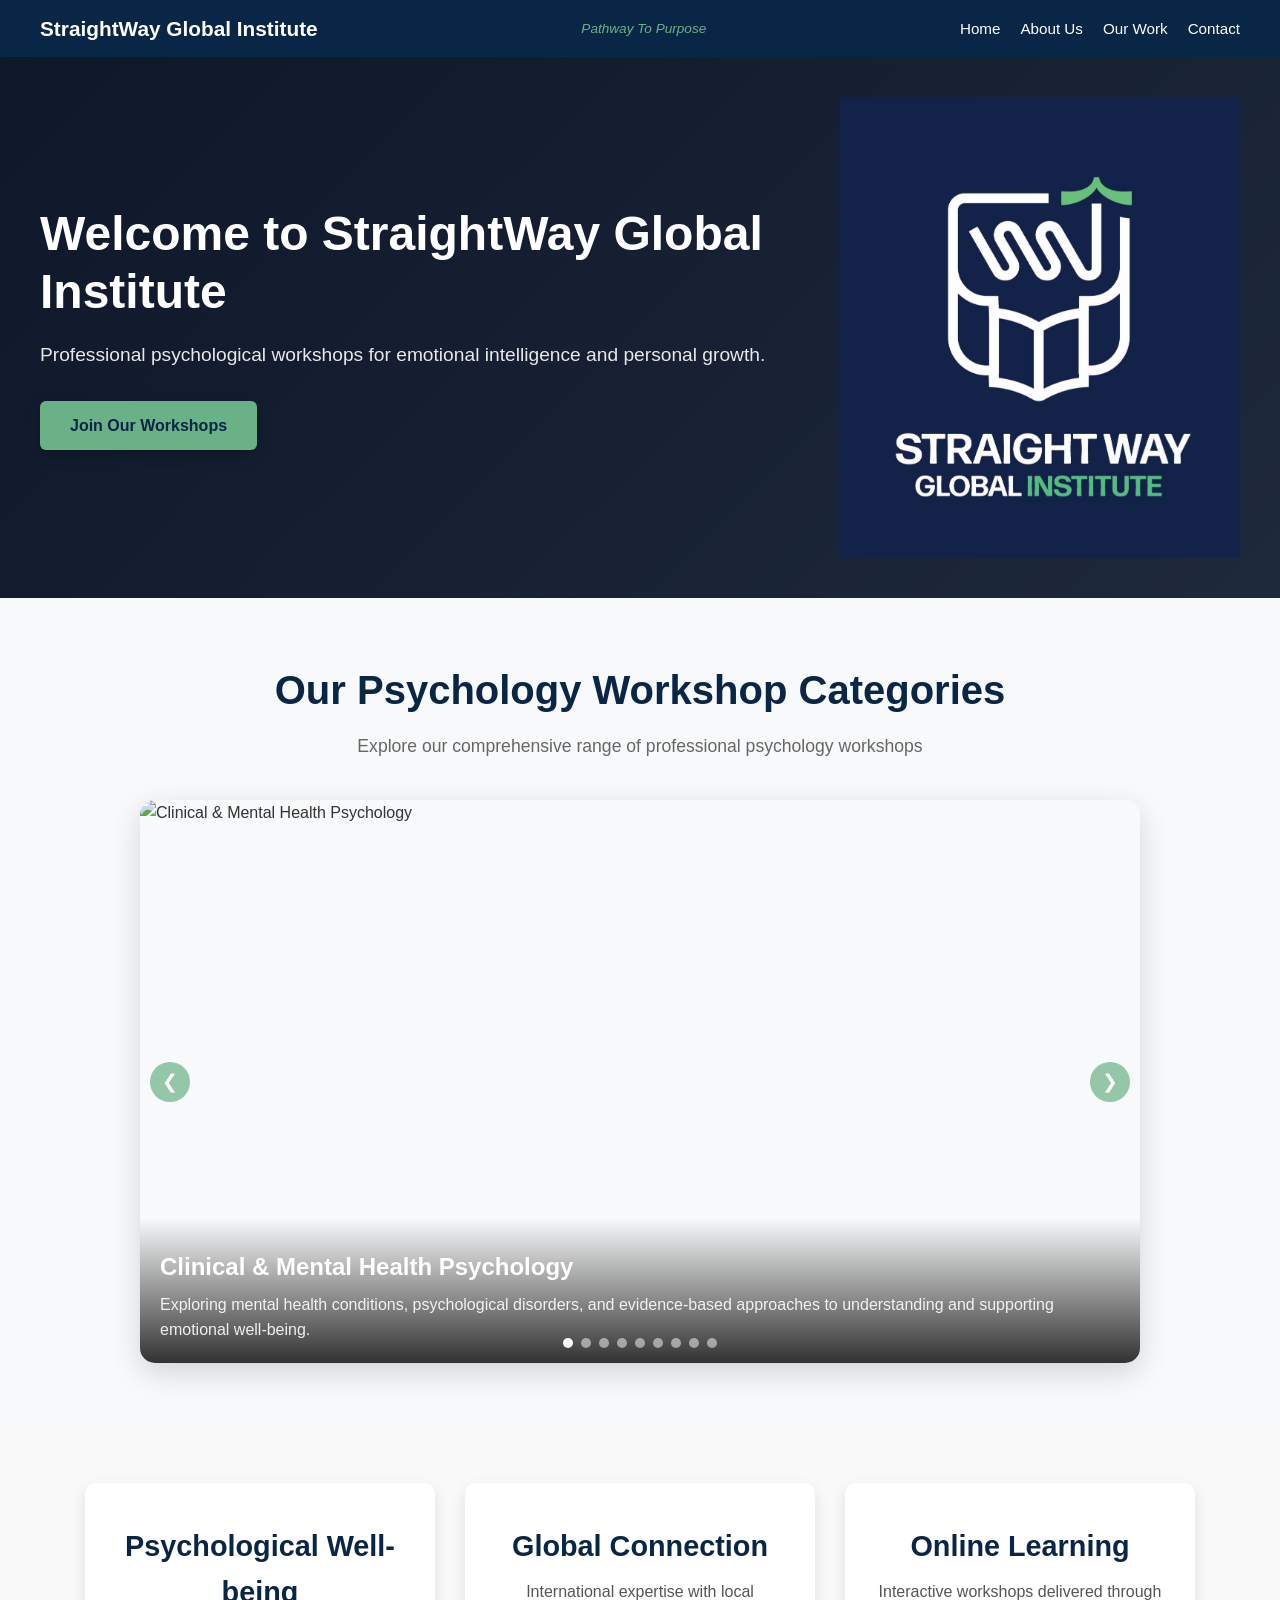
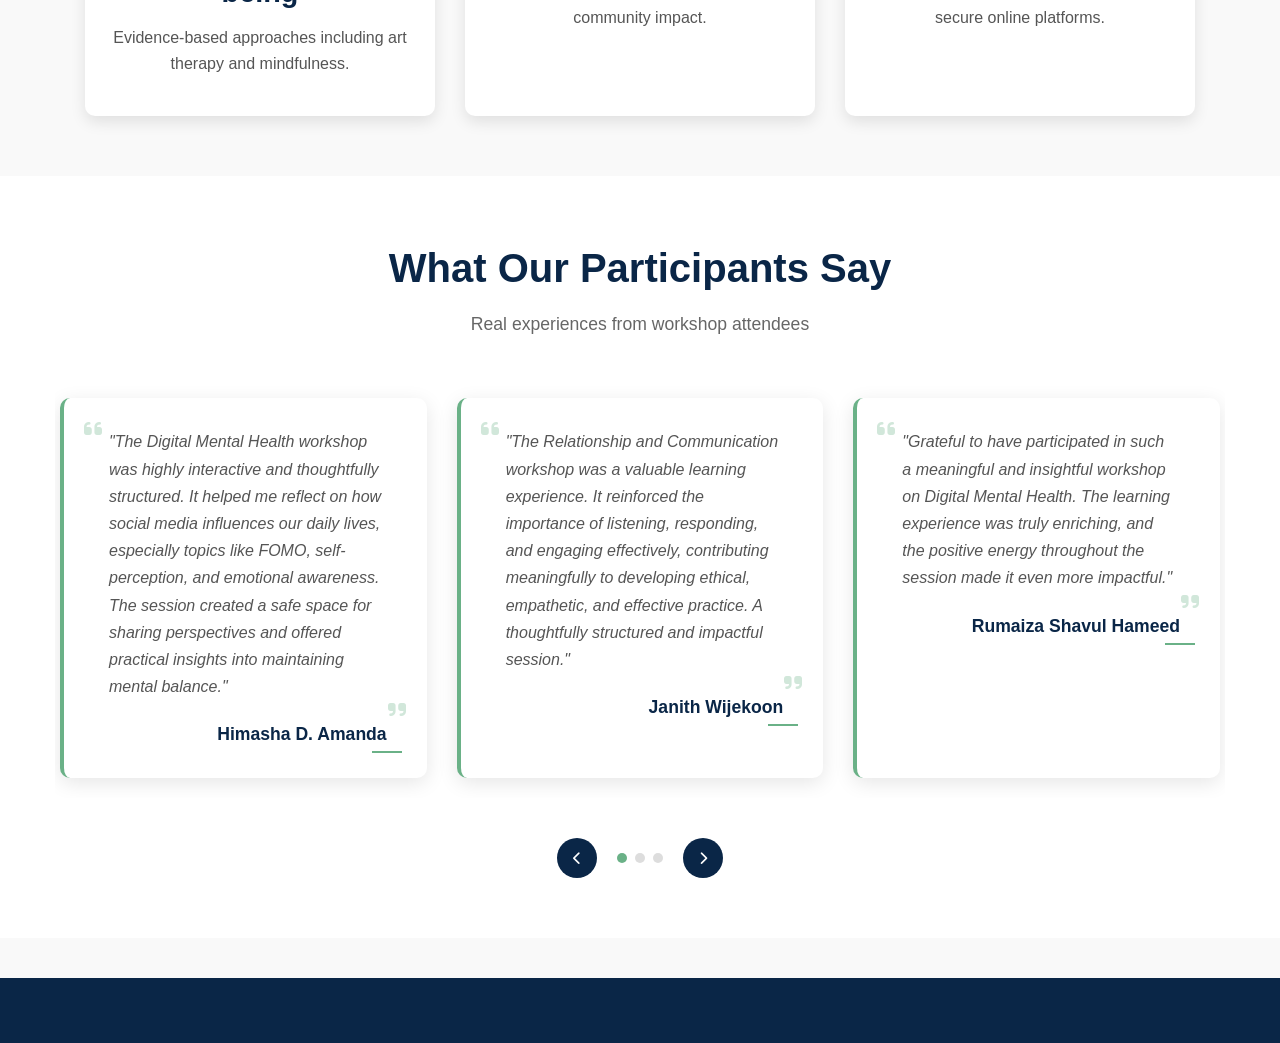
==== commit b5f4690a: "added bio, in admin with domain hosted" ====
--- a/index.html
+++ b/index.html
@@ -244,5 +244,59 @@
 
 <script src="https://cdn.jsdelivr.net/npm/@supabase/supabase-js@2"></script>
 <script src="assets/js/script.js"></script>
+
+<script src="https://cdn.jsdelivr.net/npm/@supabase/supabase-js@2"></script>
+<script src="assets/js/script.js"></script>
+
+<!-- ADD THIS NEW SCRIPT -->
+<script type="module">
+    import { supabase } from './assets/js/supabase.js'
+    
+    async function loadFooter() {
+        try {
+            const { data, error } = await supabase
+                .from('site_settings')
+                .select('*')
+                .eq('id', 1)
+                .single()
+            
+            if (error) throw error
+            
+            // Footer copyright
+            const copyrightEl = document.getElementById('copyright-text');
+            if (copyrightEl) {
+                copyrightEl.textContent = data.copyright_text || '© 2026 StraightWay Global Institute. All Rights Reserved.';
+            }
+            
+            // Footer social links
+            const socialLinks = []
+            if (data.facebook_url) socialLinks.push({ name: 'Facebook', url: data.facebook_url, icon: 'fab fa-facebook' })
+            if (data.instagram_url) socialLinks.push({ name: 'Instagram', url: data.instagram_url, icon: 'fab fa-instagram' })
+            if (data.whatsapp_url) socialLinks.push({ name: 'WhatsApp', url: data.whatsapp_url, icon: 'fab fa-whatsapp' })
+            if (data.linkedin_url) socialLinks.push({ name: 'LinkedIn', url: data.linkedin_url, icon: 'fab fa-linkedin' })
+            if (data.contact_email) socialLinks.push({ name: 'Email', url: `mailto:${data.contact_email}`, icon: 'fas fa-envelope' })
+            
+            const footerIcons = socialLinks.map(s => 
+                `<a href="${s.url}" target="_blank"><i class="${s.icon}"></i></a>`
+            ).join('')
+            
+            const footerSocial = document.getElementById('footer-social');
+            if (footerSocial) {
+                footerSocial.innerHTML = footerIcons
+            }
+            
+        } catch (error) {
+            console.error('Error loading footer:', error)
+            // Fallback
+            const copyrightEl = document.getElementById('copyright-text');
+            if (copyrightEl) {
+                copyrightEl.textContent = '© 2026 StraightWay Global Institute. All Rights Reserved.';
+            }
+        }
+    }
+    
+    loadFooter()
+</script>
+
 </body>
 </html>
--- a/assets/css/style.css
+++ b/assets/css/style.css
@@ -442,6 +442,9 @@
 /* -----------------------------
    TESTIMONIALS SECTION
 ----------------------------- */
+/* -----------------------------
+   TESTIMONIALS SECTION
+----------------------------- */
 .testimonials-section {
     padding: 60px 15px;
     background-color: white;
@@ -452,7 +455,7 @@
     margin: 0 auto 40px;
     display: flex;
     overflow-x: auto;
-    gap: 20px;
+    gap: 30px;
     scroll-behavior: smooth;
     padding: 20px 5px;
     scrollbar-width: none;
@@ -469,24 +472,26 @@
     background-color: #fff;
     border-radius: 10px;
     box-shadow: 0 5px 20px rgba(0,0,0,0.1);
-    padding: 25px 20px;
+    padding: 30px 25px;
     transition: transform 0.3s;
     scroll-snap-align: start;
+    border-left: 4px solid #6ab187;
 }
 
 .testimonial-card:hover {
     transform: translateY(-5px);
+    box-shadow: 0 8px 25px rgba(0,0,0,0.15);
 }
 
 .testimonial-content {
     position: relative;
-    margin-bottom: 25px;
+    margin-bottom: 20px;
 }
 
 .quote-icon {
     color: #6ab187;
     font-size: 1.3rem;
-    opacity: 0.5;
+    opacity: 0.3;
 }
 
 .quote-icon:first-child {
@@ -503,48 +508,35 @@
 
 .testimonial-text {
     font-size: 1rem;
-    line-height: 1.6;
+    line-height: 1.7;
     color: #555;
     font-style: italic;
-    padding: 0 15px;
+    padding: 0 20px;
+    margin: 0;
 }
 
 .testimonial-author {
-    display: flex;
-    align-items: center;
-    gap: 15px;
-    flex-wrap: wrap;
-}
-
-.author-image {
-    width: 50px;
-    height: 50px;
-    border-radius: 50%;
-    overflow: hidden;
-    border: 3px solid #6ab187;
-}
-
-.author-image img {
-    width: 100%;
-    height: 100%;
-    object-fit: cover;
+    text-align: right;
+    margin-top: 15px;
 }
 
 .author-info h4 {
-    color: #333;
-    margin-bottom: 3px;
+    color: #0a2647;
     font-size: 1.1rem;
-}
-
-.author-role {
-    color: #666;
-    font-size: 0.85rem;
-    margin-bottom: 3px;
-}
-
-.rating {
-    color: #ffd700;
-    font-size: 0.9rem;
+    font-weight: 600;
+    display: inline-block;
+    padding-right: 15px;
+    position: relative;
+}
+
+.author-info h4:after {
+    content: "";
+    position: absolute;
+    bottom: -5px;
+    right: 0;
+    width: 30px;
+    height: 2px;
+    background: #6ab187;
 }
 
 .testimonial-nav {
@@ -597,13 +589,13 @@
 /* Testimonials Responsive */
 @media (min-width: 768px) and (max-width: 1023px) {
     .testimonial-card {
-        flex: 0 0 calc(50% - 10px);
+        flex: 0 0 calc(50% - 15px);
     }
 }
 
 @media (min-width: 1024px) {
     .testimonial-card {
-        flex: 0 0 calc(25% - 15px);
+        flex: 0 0 calc(33.333% - 20px);
     }
 }
 
@@ -613,12 +605,13 @@
     }
     
     .testimonial-card {
-        padding: 20px 15px;
+        padding: 25px 20px;
+        min-width: 260px;
     }
     
     .testimonial-text {
         font-size: 0.95rem;
-        padding: 0 10px;
+        padding: 0 15px;
     }
     
     .testimonial-nav {
@@ -628,6 +621,23 @@
     .testimonial-nav-btn {
         width: 35px;
         height: 35px;
+    }
+    
+    .author-info h4 {
+        font-size: 1rem;
+    }
+}
+
+/* For very small screens */
+@media (max-width: 380px) {
+    .testimonial-card {
+        min-width: 240px;
+        padding: 20px 15px;
+    }
+    
+    .testimonial-text {
+        font-size: 0.9rem;
+        padding: 0 10px;
     }
 }
 
